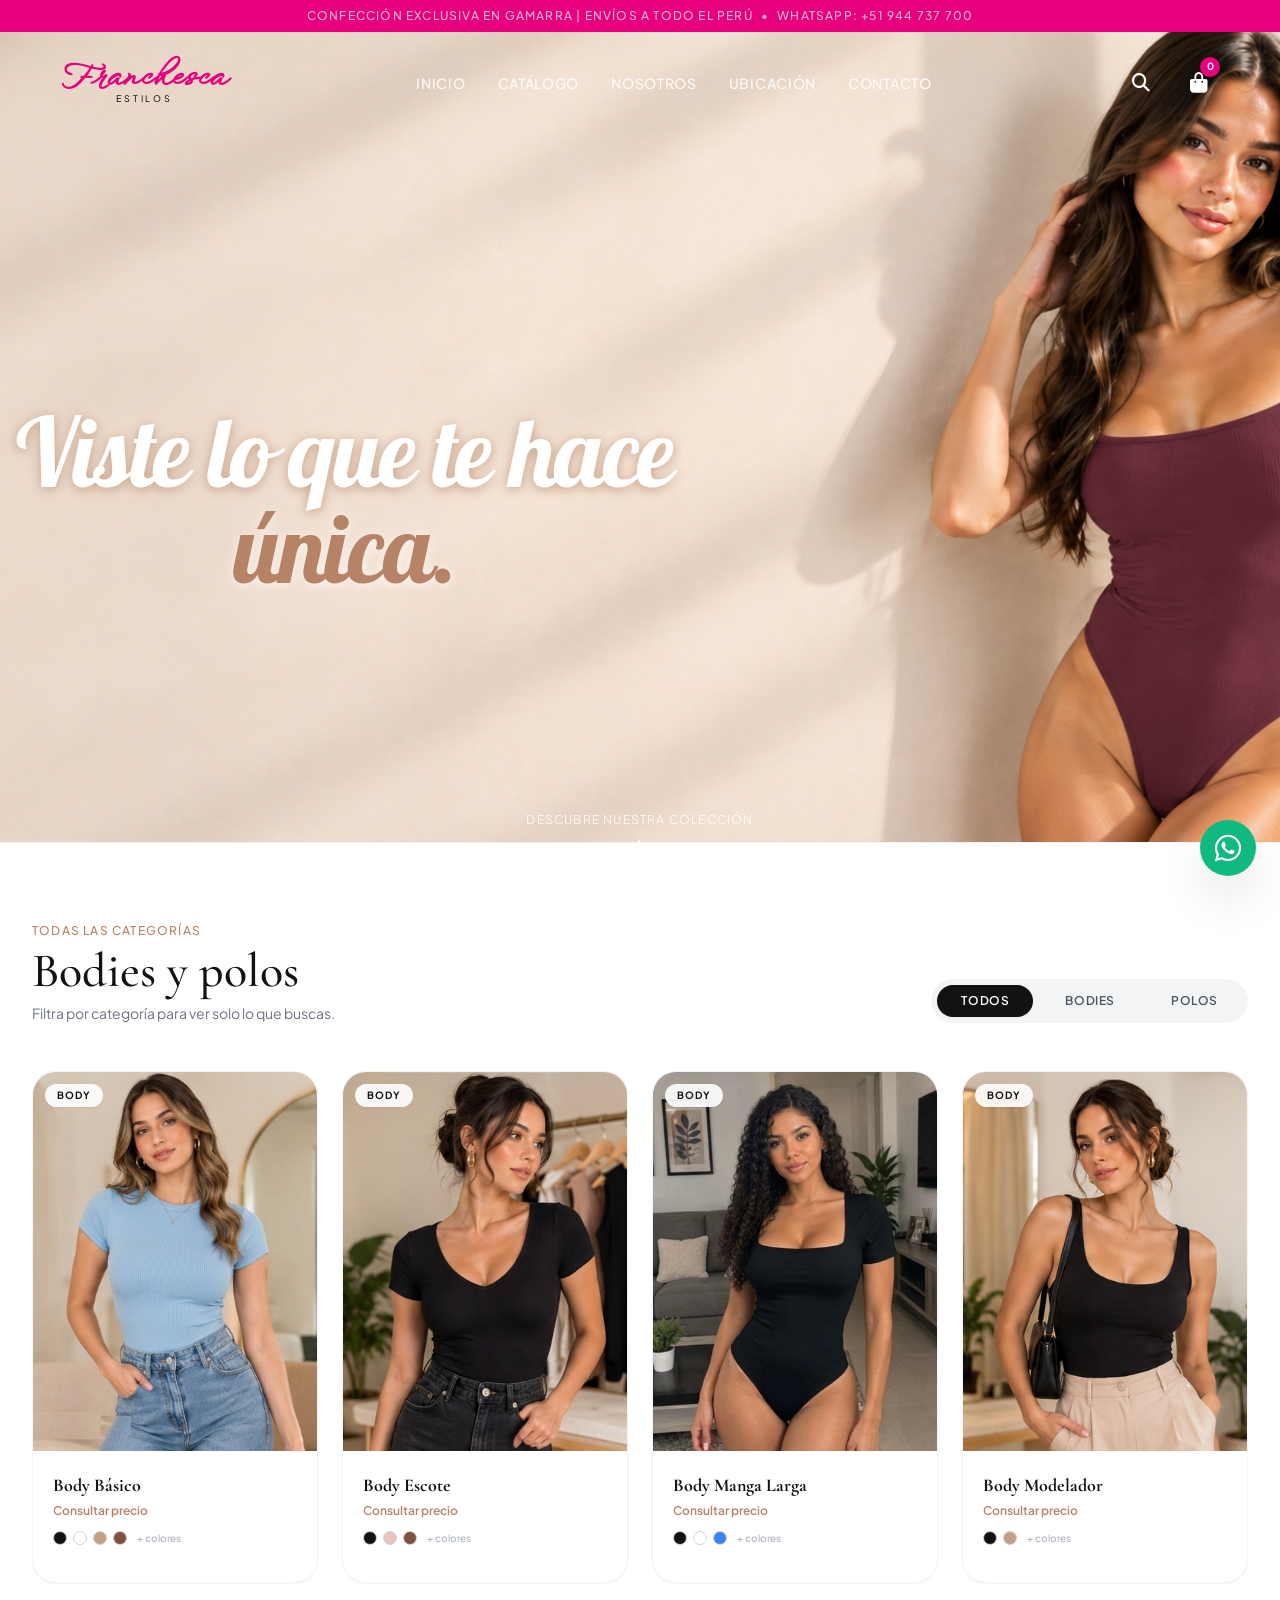
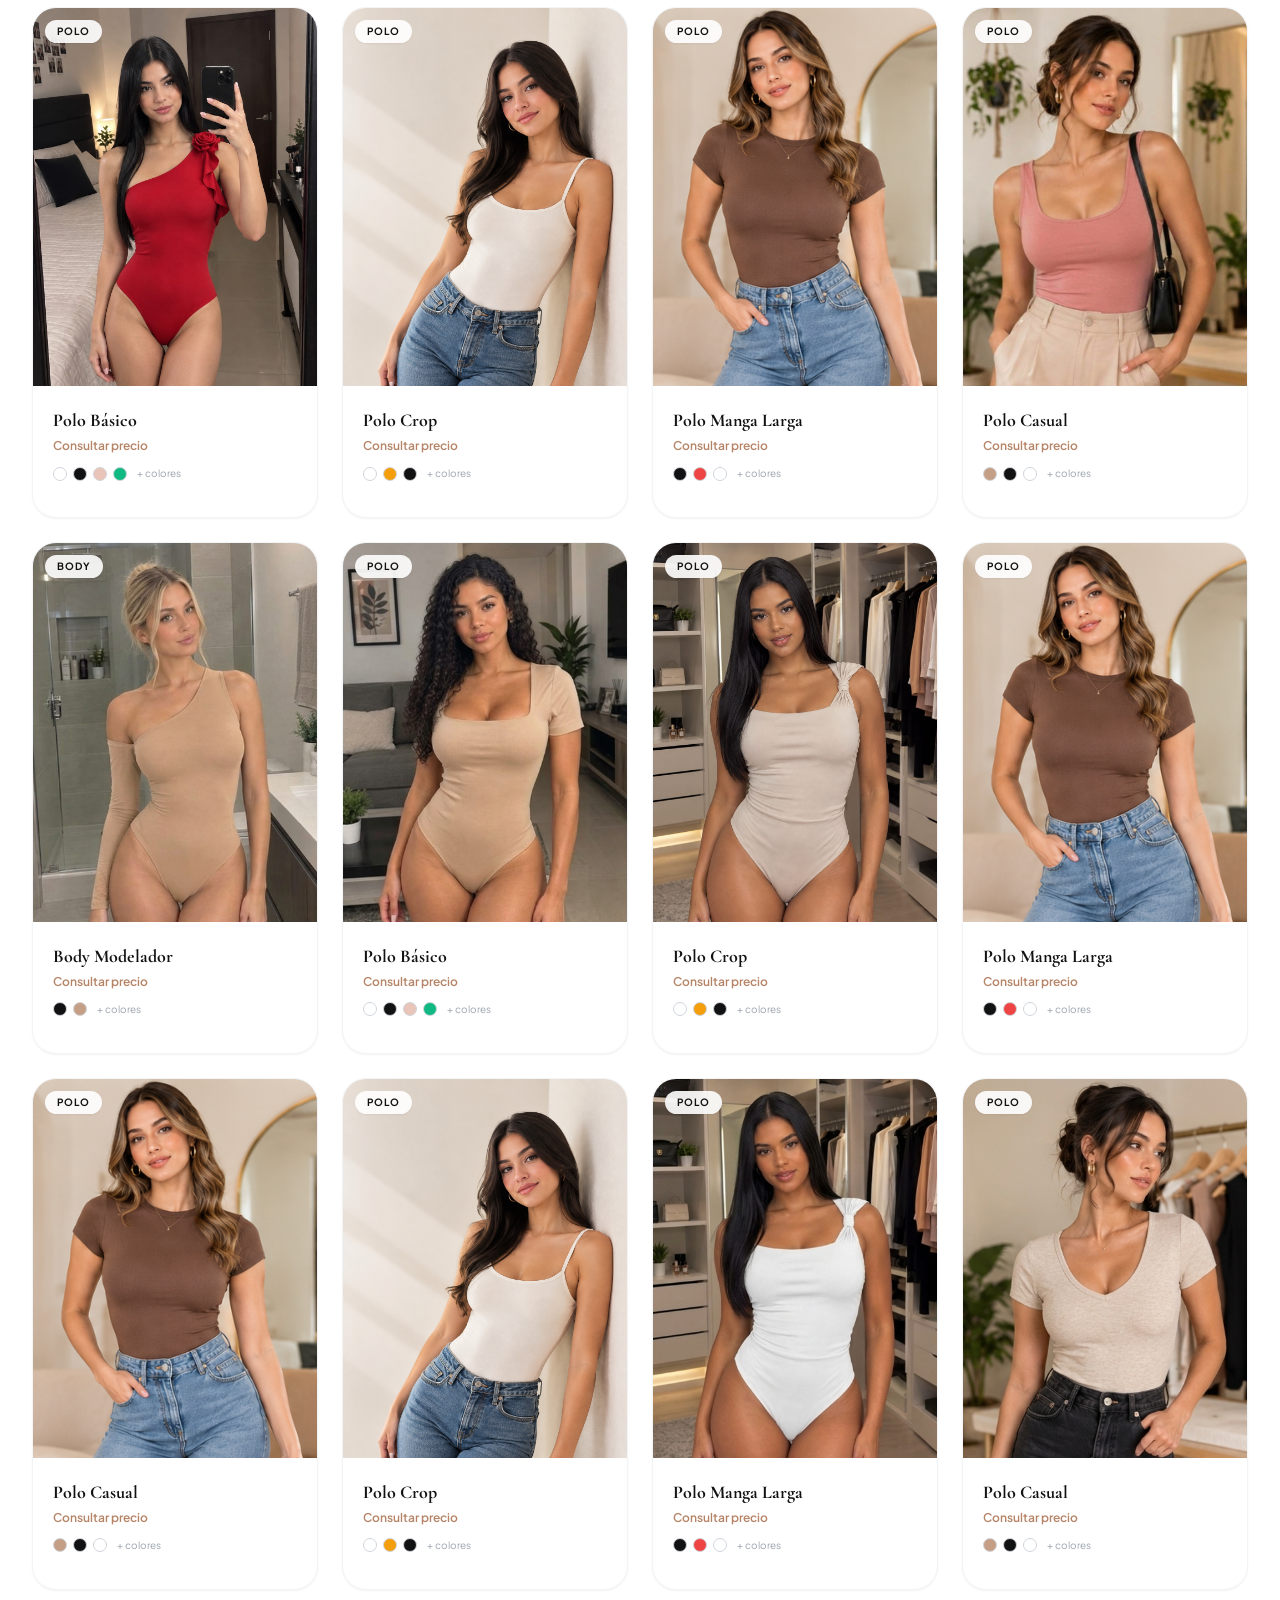
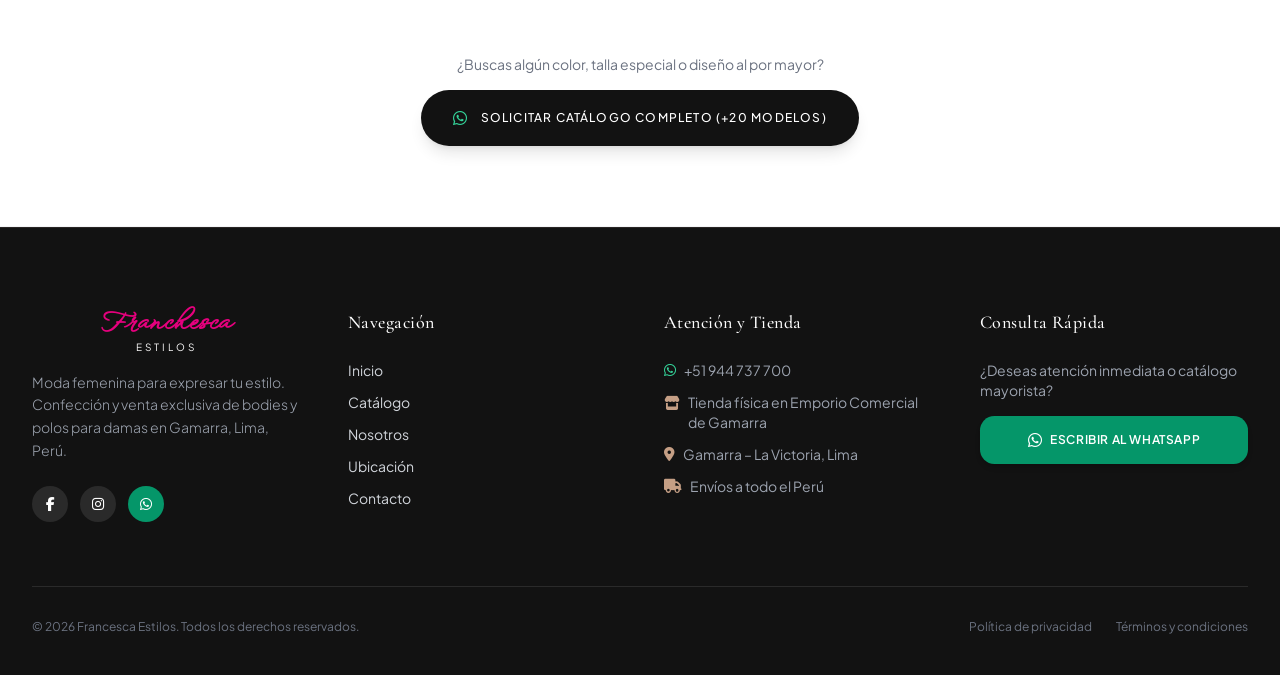
==== catalogo.html @ d0899f05 "Actualización del proyecto" ====
<!DOCTYPE html>
<html lang="es">
<head>
    <meta charset="UTF-8">
    <meta name="viewport" content="width=device-width, initial-scale=1.0">
    <title>Catálogo | Franchesca Estilos | Bodies y Polos de Moda Femenina en Gamarra</title>
    <!-- Google Fonts -->
    <link rel="preconnect" href="https://fonts.googleapis.com">
    <link rel="preconnect" href="https://fonts.gstatic.com" crossorigin>
    <link href="https://fonts.googleapis.com/css2?family=WindSong:wght@400;500&family=Cormorant+Garamond:ital,wght@0,400;0,500;0,600;0,700;1,400&family=Plus+Jakarta+Sans:wght@300;400;500;600;700&family=Lobster&display=swap" rel="stylesheet">
    <!-- FontAwesome Icons -->
    <link rel="stylesheet" href="https://cdnjs.cloudflare.com/ajax/libs/font-awesome/6.4.0/css/all.min.css">
    <!-- Estilos propios -->
    <link rel="stylesheet" href="css/styles.css">
</head>
<body class="page-body page-catalogo">

    <!-- ANNOUNCEMENT BAR -->
    <div class="page-div">
        <span>Confección exclusiva en Gamarra | Envíos a todo el Perú</span>
        <span class="page-dot">•</span>
        <span>WhatsApp: +51 944 737 700</span>
    </div>

    <!-- HEADER / NAVBAR -->
    <header id="main-header" class="main-header">
        <div class="navbar-container" id="navbar-container">

            <!-- Logo -->
            <a href="index.html" class="group navbar-container-a">
                <span class="brand-logo" id="brand-logo">Franchesca</span>
                <span class="brand-sublogo" id="brand-sublogo">ESTILOS</span>
            </a>

            <!-- Desktop Menu -->
            <nav class="nav-links" id="nav-links">
                <a href="index.html" class="nav-links-a">Inicio</a>
                <a href="catalogo.html" class="nav-links-a">Catálogo</a>
                <a href="index.html#nosotros" class="nav-links-a">Nosotros</a>
                <a href="index.html#ubicacion" class="nav-links-a">Ubicación</a>
                <a href="index.html#contacto" class="nav-links-a">Contacto</a>
            </nav>

            <!-- Header Actions -->
            <div class="header-actions" id="header-actions">
                <button onclick="toggleSearchModal()" aria-label="Buscar" class="header-actions-button">
                    <i class="fa-solid fa-magnifying-glass header-actions-i"></i>
                </button>
                <button onclick="toggleCartDrawer()" aria-label="Carrito de Compras" class="header-actions-button-2">
                    <i class="fa-solid fa-bag-shopping header-actions-i-2"></i>
                    <span id="cart-count" class="cart-count">0</span>
                </button>

                <!-- Mobile Hamburger Button -->
                <button onclick="toggleMobileMenu()" aria-label="Abrir Menú" class="header-actions-button-3">
                    <i class="fa-solid fa-bars" id="hamburger-icon"></i>
                </button>
            </div>
        </div>
    </header>

    <!-- MOBILE MENU DRAWER -->
    <div id="mobile-menu" class="mobile-menu">
        <div class="mobile-menu-div">
            <div class="navbar-container-a">
                <span class="mobile-menu-span">FRANCHESCA</span>
                <span class="mobile-menu-span-2">ESTILOS • GAMARRA</span>
            </div>
            <button onclick="toggleMobileMenu()" aria-label="Cerrar Menú" class="mobile-menu-button">
                <i class="fa-solid fa-xmark"></i>
            </button>
        </div>

        <nav class="mobile-menu-nav">
            <a href="index.html" class="mobile-menu-a"><span>Inicio</span> <i class="fa-solid fa-chevron-right mobile-menu-i"></i></a>
            <a href="catalogo.html" class="mobile-menu-a"><span>Catálogo</span> <i class="fa-solid fa-chevron-right mobile-menu-i"></i></a>
            <a href="index.html#nosotros" class="mobile-menu-a"><span>Nosotros</span> <i class="fa-solid fa-chevron-right mobile-menu-i"></i></a>
            <a href="index.html#ubicacion" class="mobile-menu-a"><span>Ubicación</span> <i class="fa-solid fa-chevron-right mobile-menu-i"></i></a>
            <a href="index.html#contacto" class="mobile-menu-a"><span>Contacto</span> <i class="fa-solid fa-chevron-right mobile-menu-i"></i></a>
        </nav>

        <div class="mobile-menu-div-2">
            <a href="https://wa.me/51944737700?text=Hola%20Francesca%20Estilos%2C%20quisiera%20consultar%20por%20sus%20modelos%20de%20bodies%20y%20polos." target="_blank" class="mobile-menu-a-2">
                <i class="fa-brands fa-whatsapp header-actions-i"></i>
                <span>Comprar por WhatsApp</span>
            </a>
            <p class="mobile-menu-p">Atención personalizada en Gamarra, Lima</p>
        </div>
    </div>

    <!-- CATALOG INTRO -->
    <section class="catalogo-hero">
        <h1 class="inicio-h1">
            Viste lo que te hace <br><span class="inicio-span-2">única.</span>
        </h1>

        <!-- Scroll Indicator -->
        <a href="#coleccion" class="inicio-a-3">
            <span class="inicio-span-3">Descubre nuestra colección</span>
            <i class="fa-solid fa-arrow-down inicio-i"></i>
        </a>
    </section>

    <!-- PRODUCT CATALOG SECTION -->
    <section id="coleccion" class="coleccion">
        <div class="coleccion-div">

            <div class="coleccion-div-2">
                <div>
                    <span class="categorias-span">Todas las categorías</span>
                    <h2 class="coleccion-h2">Bodies y polos</h2>
                    <p class="coleccion-p">Filtra por categoría para ver solo lo que buscas.</p>
                </div>

                <!-- Filter Tabs -->
                <div class="coleccion-div-3">
                    <button onclick="filterCatalog('all')" id="filter-all" class="filter-btn active filter-all">
                        Todos
                    </button>
                    <button onclick="filterCatalog('body')" id="filter-body" class="filter-btn filter-all">
                        Bodies
                    </button>
                    <button onclick="filterCatalog('polo')" id="filter-polo" class="filter-btn filter-all">
                        Polos
                    </button>
                </div>
            </div>

            <!-- Products Grid (4 cols desktop, 2 cols mobile) -->
            <div id="product-grid" class="product-grid">
                <!-- Dynamic products rendered via Javascript -->
            </div>

            <div class="product-grid-div">
                <p class="product-grid-p">¿Buscas algún color, talla especial o diseño al por mayor?</p>
                <a href="https://wa.me/51944737700?text=Hola%20Francesca%20Estilos%2C%20quisiera%20ver%20el%20cat%C3%A1logo%20completo%20con%20m%C3%A1s%20de%2020%20modelos." target="_blank" class="product-grid-a">
                    <i class="fa-brands fa-whatsapp product-grid-i"></i>
                    <span>Solicitar Catálogo Completo (+20 Modelos)</span>
                </a>
            </div>

        </div>
    </section>

    <!-- FOOTER -->
    <footer class="footer1-footer">
        <div class="coleccion-div">
            <div class="footer1-div">

                <!-- Brand Info -->
                <div class="footer1-div-2">
                    <div class="navbar-container-a">
                        <span class="footer1-span">Franchesca</span>
                        <span class="footer1-span-2">ESTILOS</span>
                    </div>
                    <p class="footer1-p">
                        Moda femenina para expresar tu estilo. Confección y venta exclusiva de bodies y polos para damas en Gamarra, Lima, Perú.
                    </p>
                    <div class="footer1-div-3">
                        <a href="https://facebook.com" target="_blank" aria-label="Facebook" class="footer1-a">
                            <i class="fa-brands fa-facebook-f footer1-i"></i>
                        </a>
                        <a href="https://instagram.com" target="_blank" aria-label="Instagram" class="footer1-a">
                            <i class="fa-brands fa-instagram footer1-i"></i>
                        </a>
                        <a href="https://wa.me/51944737700" target="_blank" aria-label="WhatsApp" class="footer1-a-2">
                            <i class="fa-brands fa-whatsapp footer1-i"></i>
                        </a>
                    </div>
                </div>

                <!-- Navigation Links -->
                <div>
                    <h3 class="footer1-h3">Navegación</h3>
                    <ul class="footer1-ul">
                        <li><a href="index.html" class="nav-links-a">Inicio</a></li>
                        <li><a href="catalogo.html" class="nav-links-a">Catálogo</a></li>
                        <li><a href="index.html#nosotros" class="nav-links-a">Nosotros</a></li>
                        <li><a href="index.html#ubicacion" class="nav-links-a">Ubicación</a></li>
                        <li><a href="index.html#contacto" class="nav-links-a">Contacto</a></li>
                    </ul>
                </div>

                <!-- Customer Care / Store info -->
                <div>
                    <h3 class="footer1-h3">Atención y Tienda</h3>
                    <ul class="footer1-ul-2">
                        <li class="footer1-li">
                            <i class="fa-brands fa-whatsapp footer1-i-2"></i>
                            <a href="https://wa.me/51944737700" target="_blank" class="footer1-a-3">+51 944 737 700</a>
                        </li>
                        <li class="footer1-li-2">
                            <i class="fa-solid fa-store footer1-i-3"></i>
                            <span>Tienda física en Emporio Comercial de Gamarra</span>
                        </li>
                        <li class="footer1-li">
                            <i class="fa-solid fa-location-dot footer1-i-4"></i>
                            <span>Gamarra – La Victoria, Lima</span>
                        </li>
                        <li class="footer1-li">
                            <i class="fa-solid fa-truck footer1-i-4"></i>
                            <span>Envíos a todo el Perú</span>
                        </li>
                    </ul>
                </div>

                <!-- Consulta rápida -->
                <div>
                    <h3 class="footer1-h3">Consulta Rápida</h3>
                    <p class="footer1-p-2">¿Deseas atención inmediata o catálogo mayorista?</p>
                    <a href="https://wa.me/51944737700?text=Hola%20Francesca%20Estilos%2C%20quisiera%20informaci%C3%B3n%20para%20ventas%20por%20mayor%20y%20menor." target="_blank" class="footer1-a-4">
                        <i class="fa-brands fa-whatsapp header-actions-i-3"></i>
                        <span>Escribir al WhatsApp</span>
                    </a>
                </div>

            </div>

            <!-- Bottom Footer Bar -->
            <div class="footer1-div-4">
                <p>© 2026 Francesca Estilos. Todos los derechos reservados.</p>
                <div class="footer1-div-5">
                    <button onclick="openModal('politicas-modal')" class="footer1-button">Política de privacidad</button>
                    <button onclick="openModal('terminos-modal')" class="footer1-button">Términos y condiciones</button>
                </div>
            </div>
        </div>
    </footer>

    <!-- FLOATING WHATSAPP BUTTON -->
    <a href="https://wa.me/51944737700?text=Hola%20Francesca%20Estilos%2C%20quisiera%20consultar%20por%20sus%20modelos%20de%20bodies%20y%20polos." target="_blank" rel="noopener" aria-label="Contacto WhatsApp" class="wa-float footer1-a-5">
        <i class="fa-brands fa-whatsapp"></i>
    </a>

    <!-- PRODUCT QUICK VIEW MODAL -->
    <div id="product-modal" class="product-modal">
        <div class="product-modal-div">
            <button onclick="closeModal('product-modal')" aria-label="Cerrar" class="product-modal-button">
                <i class="fa-solid fa-xmark header-actions-i"></i>
            </button>

            <div class="product-modal-div-2">
                <img id="modal-img" src="" alt="Producto" class="modal-img">
            </div>

            <div class="product-modal-div-3">
                <div>
                    <span id="modal-category" class="modal-category">Categoría</span>
                    <h3 id="modal-title" class="modal-title">Nombre del Producto</h3>
                    <p id="modal-price" class="modal-price">Consultar precio</p>
                    <p id="modal-description" class="modal-description">
                        Confeccionado en tela de alta calidad, suave al tacto y con ajuste perfecto que realza la silueta femenina. Ideal para combinar con jeans, faldas o pantalones de vestir.
                    </p>

                    <!-- Color Swatches -->
                    <div class="product-modal-div-4">
                        <label class="product-modal-label">Colores Disponibles:</label>
                        <div id="modal-colors" class="modal-colors"></div>
                    </div>

                    <!-- Size Badges -->
                    <div class="modal-colors-div">
                        <label class="product-modal-label">Tallas Disponibles:</label>
                        <div id="modal-sizes" class="modal-colors"></div>
                    </div>
                </div>

                <div class="modal-sizes-div">
                    <button id="modal-buy-wa" class="modal-buy-wa">
                        <i class="fa-brands fa-whatsapp header-actions-i"></i>
                        <span>Pedir por WhatsApp</span>
                    </button>
                    <button id="modal-add-cart" class="modal-add-cart">
                        Agregar a la Bolsa
                    </button>
                </div>
            </div>
        </div>
    </div>

    <!-- CART SLIDE-OVER DRAWER -->
    <div id="cart-drawer" class="cart-drawer">
        <div class="cart-drawer-div">
            <div>
                <div class="cart-drawer-div-2">
                    <div class="footer1-li">
                        <i class="fa-solid fa-bag-shopping cart-drawer-i"></i>
                        <h3 class="cart-drawer-h3">Tu Bolsa de Compras</h3>
                    </div>
                    <button onclick="toggleCartDrawer()" class="cart-drawer-button">
                        <i class="fa-solid fa-xmark"></i>
                    </button>
                </div>

                <!-- Cart Items List -->
                <div id="cart-items" class="cart-items">
                    <p class="cart-items-p">Tu bolsa está vacía actualmente.</p>
                </div>
            </div>

            <div id="cart-footer" class="is-hidden cart-footer">
                <div class="cart-footer-div">
                    <span>Total estimado:</span>
                    <span id="cart-total" class="cart-total">Consultar por WhatsApp</span>
                </div>
                <button onclick="sendCartToWhatsApp()" class="cart-footer-button">
                    <i class="fa-brands fa-whatsapp header-actions-i"></i>
                    <span>Finalizar pedido por WhatsApp</span>
                </button>
            </div>
        </div>
    </div>

    <!-- SEARCH MODAL -->
    <div id="search-modal" class="search-modal">
        <div class="search-modal-div">
            <span class="search-modal-span">Búsqueda de Modelos</span>
            <button onclick="toggleSearchModal()" class="search-modal-button">
                <i class="fa-solid fa-xmark"></i>
            </button>
        </div>
        <div class="search-modal-div-2">
            <input type="text" id="search-input" onkeyup="handleSearch()" placeholder="Buscar por 'Body', 'Polo', 'Escote', 'Básico'..." class="search-input">
            <i class="fa-solid fa-magnifying-glass search-modal-i"></i>
        </div>
        <div id="search-results" class="search-results">
            <!-- Results will be injected here -->
        </div>
    </div>

    <!-- PRIVACY POLICY & TERMS MODALS -->
    <div id="politicas-modal" class="politicas-modal">
        <div class="politicas-modal-div">
            <button onclick="closeModal('politicas-modal')" class="politicas-modal-button"><i class="fa-solid fa-xmark"></i></button>
            <h3 class="politicas-modal-h3">Política de Privacidad</h3>
            <p class="politicas-modal-p">En Francesca Estilos garantizamos la protección y confidencialidad de tus datos personales proporcionados para la realización de pedidos y consultas por WhatsApp.</p>
            <p class="politicas-modal-p-2">No compartimos tu información con terceros y la utilizamos exclusivamente para coordinar envíos y atención al cliente.</p>
        </div>
    </div>

    <div id="terminos-modal" class="politicas-modal">
        <div class="politicas-modal-div">
            <button onclick="closeModal('terminos-modal')" class="politicas-modal-button"><i class="fa-solid fa-xmark"></i></button>
            <h3 class="politicas-modal-h3">Términos y Condiciones</h3>
            <p class="politicas-modal-p">Todos los pedidos se confirman formalmente por WhatsApp. Los envíos a provincias se realizan previa verificación de pago.</p>
            <p class="politicas-modal-p-2">Los precios, disponibilidad de colores y modelos pueden variar según stock disponible en tienda física en Gamarra.</p>
        </div>
    </div>

    <!-- TOAST NOTIFICATION -->
    <div id="toast" class="toast">
        <span id="toast-msg">Mensaje de notificación</span>
    </div>

    <!-- JAVASCRIPT -->
    <script src="js/main.js"></script>
</body>
</html>
---- css/styles.css ----
/* ==========================================================================
   FRANCESCA ESTILOS — styles.css
   --------------------------------------------------------------------------
   ÍNDICE
   01. Variables
   02. Reset y base
   03. Animaciones
   04. Layout general (page, barra de anuncio)
   05. Header y navegación
   06. Menú móvil
   07. Hero (inicio)
   08. Categorías
   09. Destacados (fe-*)
   10. Nuestra promesa (section1)
   11. Nosotros
   12. Hero del catálogo
   13. Catálogo (colección, filtros, grilla)
   14. Ubicación
   15. Contacto (banner WhatsApp)
   16. Testimonios (section2)
   17. Redes sociales (section3)
   18. Footer
   19. Botón flotante de WhatsApp
   20. Modal de producto
   21. Carrito
   22. Buscador
   23. Modales de políticas
   24. Toast
   25. Tarjetas de producto (generadas por main.js)
   26. Estados controlados por JavaScript
   27. MEDIA QUERIES (todos juntos)
   ========================================================================== */


/* ==========================================================================
   01. VARIABLES
   ========================================================================== */
:root {
  --rosa: #e6007e;
  --rosa-hover: #f9028a;
  --marron: #b68366;
  --marron-oscuro: #9d664c;
  --tinta: #121212;

  --wa: #059669;
  --wa-hover: #047857;
  --wa-claro: #10b981;
  --wa-icono: #34d399;

  --ease: cubic-bezier(0.4, 0, 0.2, 1);

  --sombra-sm: 0 1px 2px 0 rgb(0 0 0 / 0.05);
  --sombra-md: 0 4px 6px -1px rgb(0 0 0 / 0.1), 0 2px 4px -2px rgb(0 0 0 / 0.1);
  --sombra-lg: 0 10px 15px -3px rgb(0 0 0 / 0.1), 0 4px 6px -4px rgb(0 0 0 / 0.1);
  --sombra-xl: 0 20px 25px -5px rgb(0 0 0 / 0.1), 0 8px 10px -6px rgb(0 0 0 / 0.1);
  --sombra-2xl: 0 25px 50px -12px rgb(0 0 0 / 0.25);
}


/* ==========================================================================
   02. RESET Y BASE
   ========================================================================== */
*,
::before,
::after {
  box-sizing: border-box;
  border-width: 0;
  border-style: solid;
  border-color: #e5e7eb;
}

html {
  line-height: 1.5;
  -webkit-text-size-adjust: 100%;
  -webkit-tap-highlight-color: transparent;
  font-family: "Plus Jakarta Sans", sans-serif;
  scroll-behavior: smooth;
}

body {
  margin: 0;
  line-height: inherit;
}

h1, h2, h3, h4, h5, h6 {
  font-size: inherit;
  font-weight: inherit;
}

a {
  color: inherit;
  text-decoration: inherit;
}

strong {
  font-weight: bolder;
}

button,
input {
  font-family: inherit;
  font-size: 100%;
  font-weight: inherit;
  line-height: inherit;
  letter-spacing: inherit;
  color: inherit;
  margin: 0;
  padding: 0;
}

button {
  text-transform: none;
  -webkit-appearance: button;
  appearance: button;
  background-color: transparent;
  background-image: none;
  cursor: pointer;
}

blockquote, dl, dd,
h1, h2, h3, h4, h5, h6,
figure, p {
  margin: 0;
}

ul {
  list-style: none;
  margin: 0;
  padding: 0;
}

input::placeholder {
  opacity: 1;
  color: #9ca3af;
}

img,
svg,
iframe {
  display: block;
}

img {
  max-width: 100%;
  height: auto;
}

[hidden] {
  display: none;
}

/* Scrollbar */
::-webkit-scrollbar {
  width: 8px;
}

::-webkit-scrollbar-track {
  background: #f1f1f1;
}

::-webkit-scrollbar-thumb {
  background: var(--rosa);
  border-radius: 4px;
}

/* Patrón de puntos (banner de contacto) */
.bg-pattern {
  background-image: radial-gradient(#d7beaa 0.5px, transparent 0.5px);
  background-size: 16px 16px;
}


/* ==========================================================================
   03. ANIMACIONES
   ========================================================================== */
@keyframes pulseGlow {
  0%, 100% {
    transform: scale(1);
    box-shadow: 0 0 0 0 rgba(37, 211, 102, 0.7);
  }
  50% {
    transform: scale(1.05);
    box-shadow: 0 0 0 14px rgba(37, 211, 102, 0);
  }
}

@keyframes bounce {
  0%, 100% {
    transform: translateY(-25%);
    animation-timing-function: cubic-bezier(0.8, 0, 1, 1);
  }
  50% {
    transform: none;
    animation-timing-function: cubic-bezier(0, 0, 0.2, 1);
  }
}


/* ==========================================================================
   04. LAYOUT GENERAL
   ========================================================================== */
.page-body {
  overflow-x: hidden;
  background-color: #faf8f5;
  font-family: "Plus Jakarta Sans", sans-serif;
  color: #1f2937;
  -webkit-font-smoothing: antialiased;
  -moz-osx-font-smoothing: grayscale;
}

.page-body ::selection {
  background-color: #d7beaa;
  color: #57382e;
}

/* Barra de anuncio superior */
.page-div {
  display: flex;
  align-items: center;
  justify-content: center;
  gap: 0.5rem;
  background-color: var(--rosa);
  padding: 0.5rem 1rem;
  text-align: center;
  font-size: 0.75rem;
  line-height: 1rem;
  font-weight: 500;
  text-transform: uppercase;
  letter-spacing: 0.1em;
  color: #e9e9e9c5;
}

.page-dot {
  display: inline;
}

/* Contenedor genérico de secciones */
.coleccion-div {
  margin-left: auto;
  margin-right: auto;
  max-width: 80rem;
  padding-left: 1rem;
  padding-right: 1rem;
}


/* ==========================================================================
   05. HEADER Y NAVEGACIÓN
   ========================================================================== */
.main-header {
  position: fixed;
  top: 2rem;
  left: 0;
  right: 0;
  z-index: 40;
  padding: 1rem;
  transition: top 0.3s ease, padding 0.3s ease;
}

/* Al bajar, el header se pega arriba (clase puesta por main.js) */
#main-header.header-up {
  top: -15px;
}

.navbar-container {
  margin-left: auto;
  margin-right: auto;
  display: flex;
  max-width: 75rem;
  align-items: center;
  justify-content: space-between;
  border-radius: 9999px;
  padding: 0.75rem 1.5rem;
  transition: all 500ms var(--ease);
}

/* Logo (también se usa en menú móvil y footer) */
.navbar-container-a {
  display: flex;
  flex-direction: column;
  text-align: center;
}

.brand-logo {
  font-family: "WindSong", cursive;
  font-size: 1.5rem;
  line-height: 2rem;
  font-weight: 600;
  font-style: normal;
  color: var(--rosa);
  transition: color 0.3s ease;
}

.group:hover .brand-logo {
  color: #ffffff;
}

.brand-sublogo {
  margin-top: -0.25rem;
  text-align: center;
  font-family: "Plus Jakarta Sans", sans-serif;
  font-size: 9px;
  font-weight: 400;
  text-transform: uppercase;
  letter-spacing: 0.3em;
  color: #000000;
}

/* Menú de escritorio */
.nav-links {
  display: none;
  align-items: center;
  gap: 2rem;
  font-size: 0.875rem;
  line-height: 1.25rem;
  font-weight: 500;
  text-transform: uppercase;
  letter-spacing: 0.05em;
  color: rgb(255 255 255 / 0.9);
}

.nav-links-a {
  transition: color 150ms var(--ease);
}

.nav-links-a:hover {
  color: var(--marron);
}

/* Acciones del header (buscar, carrito, hamburguesa) */
.header-actions {
  display: flex;
  align-items: center;
  gap: 1rem;
  color: #ffffff;
}

.header-actions-button,
.header-actions-button-2 {
  padding: 0.5rem;
  transition: color 150ms var(--ease);
}

.header-actions-button-2 {
  position: relative;
}

.header-actions-button:hover,
.header-actions-button-2:hover {
  color: #e8c5b8;
}

.header-actions-button-3 {
  padding: 0.25rem;
  font-size: 1.5rem;
  line-height: 2rem;
}

.header-actions-button-3:focus {
  outline: 2px solid transparent;
  outline-offset: 2px;
}

/* Tamaños de íconos reutilizados en toda la web */
.header-actions-i {
  font-size: 1.125rem;
  line-height: 1.75rem;
}

.header-actions-i-2 {
  font-size: 1.25rem;
  line-height: 1.75rem;
}

.header-actions-i-3 {
  font-size: 1rem;
  line-height: 1.5rem;
}

.cart-count {
  position: absolute;
  top: -0.25rem;
  right: -0.25rem;
  display: flex;
  height: 1.25rem;
  width: 1.25rem;
  align-items: center;
  justify-content: center;
  border-radius: 9999px;
  background-color: var(--rosa);
  font-size: 10px;
  font-weight: 700;
  color: #ffffff;
}

/* Header después de hacer scroll (clase .scrolled puesta por main.js) */
#main-header.scrolled #navbar-container {
  border-width: 1px;
  border-color: #f3f4f6;
  background-color: rgb(255 255 255 / 0.9);
  box-shadow: var(--sombra-xl);
  -webkit-backdrop-filter: blur(12px);
  backdrop-filter: blur(12px);
}

#main-header.scrolled #brand-logo {
  color: var(--rosa);
}

#main-header.scrolled #brand-sublogo {
  color: #060606;
}

#main-header.scrolled #nav-links a {
  color: #1f2937;
}

#main-header.scrolled #nav-links a:hover {
  color: #e8c5b8;
}

#main-header.scrolled #header-actions button,
#main-header.scrolled #header-actions button i {
  color: #1f2937;
}


/* ==========================================================================
   06. MENÚ MÓVIL
   ========================================================================== */
.mobile-menu {
  position: fixed;
  inset: 0;
  z-index: 50;
  display: flex;
  transform: translateX(100%);
  flex-direction: column;
  justify-content: space-between;
  background-color: rgb(18 18 18 / 0.95);
  padding: 2rem;
  color: #ffffff;
  -webkit-backdrop-filter: blur(12px);
  backdrop-filter: blur(12px);
  transition: transform 300ms var(--ease);
}

.mobile-menu-div {
  display: flex;
  align-items: center;
  justify-content: space-between;
  border-bottom-width: 1px;
  border-color: rgb(255 255 255 / 0.1);
  padding-bottom: 1.5rem;
}

.mobile-menu-span {
  font-family: "Cormorant Garamond", serif;
  font-size: 1.5rem;
  line-height: 2rem;
  font-weight: 700;
  letter-spacing: 0.1em;
}

.mobile-menu-span-2 {
  font-family: "Plus Jakarta Sans", sans-serif;
  font-size: 10px;
  letter-spacing: 0.3em;
  color: #d7beaa;
}

.mobile-menu-button {
  font-size: 1.5rem;
  line-height: 2rem;
  color: #9ca3af;
}

.mobile-menu-button:hover {
  color: #ffffff;
}

.mobile-menu-nav {
  margin-top: auto;
  margin-bottom: auto;
  display: flex;
  flex-direction: column;
  gap: 1.5rem;
  font-family: "Cormorant Garamond", serif;
  font-size: 1.25rem;
  line-height: 1.75rem;
  letter-spacing: 0.05em;
}

.mobile-menu-a {
  display: flex;
  align-items: center;
  justify-content: space-between;
  transition: color 150ms var(--ease);
}

.mobile-menu-a:hover {
  color: #e8c5b8;
}

.mobile-menu-i {
  font-size: 0.75rem;
  line-height: 1rem;
  color: #6b7280;
}

.mobile-menu-div-2 {
  border-top-width: 1px;
  border-color: rgb(255 255 255 / 0.1);
  padding-top: 1.5rem;
}

.mobile-menu-div-2 > * + * {
  margin-top: 1rem;
}

.mobile-menu-a-2 {
  display: flex;
  width: 100%;
  align-items: center;
  justify-content: center;
  gap: 0.75rem;
  border-radius: 9999px;
  background-color: var(--wa);
  padding: 0.875rem 0;
  font-size: 0.875rem;
  line-height: 1.25rem;
  font-weight: 600;
  text-transform: uppercase;
  letter-spacing: 0.05em;
  color: #ffffff;
  box-shadow: var(--sombra-lg);
}

.mobile-menu-a-2:hover {
  background-color: var(--wa-hover);
}

.mobile-menu-p {
  text-align: center;
  font-size: 0.75rem;
  line-height: 1rem;
  color: #9ca3af;
}


/* ==========================================================================
   07. HERO (INICIO)
   Nota: .inicio-h1, .inicio-span-2, .inicio-a-3, .inicio-span-3 e .inicio-i
   también se usan en el hero de catalogo.html.
   ========================================================================== */
.inicio {
  position: relative;
  display: flex;
  min-height: 100vh;
  align-items: center;
  justify-content: center;
  overflow: hidden;
  padding-top: 5rem;
}

/* El contenido (texto y botones) va por encima de la imagen */
.inicio > *:not(.inicio-div) {
  position: relative;
  z-index: 1;
}

.inicio-div {
  position: absolute;
  inset: 0;
  z-index: 0;
}

.inicio-img {
  display: block;
  width: 100%;
  height: 100%;
  object-fit: cover;
  object-position: center top;
}

/* Capa del texto: en escritorio va alineada a la derecha */
.inicio-div-3 {
  width: 100%;
  height: 100%;
  display: flex;
  flex-direction: column;
  justify-content: center;
  align-items: flex-end;
  padding: 5rem calc(clamp(1.5rem, 6vw, 8rem) + 40px) 0 0;
  text-align: center;
  box-sizing: border-box;
}

/* Textos del hero */
.inicio-texto {
  margin-left: 30px;
  text-align: center;
}

.inicio-eyebrow {
  display: inline-block;
  font-size: 0.8rem;
  letter-spacing: 0.3em;
  text-transform: uppercase;
  color: #b98569;
  margin-bottom: 1rem;
}

.inicio-titulo {
  font-family: "Playfair Display", Georgia, serif;
  font-size: clamp(2rem, 3.4vw, 3.2rem);
  line-height: 1.12;
  color: #4a3a33;
  margin: 0 0 1.2rem;
}

.inicio-titulo em {
  font-style: italic;
  color: var(--rosa);
}

.inicio-subtitulo {
  font-size: clamp(0.95rem, 1.2vw, 1.1rem);
  line-height: 1.6;
  color: #6b5a52;
  margin: 0 auto 2rem;
  max-width: 460px;
  text-wrap: balance;
}

/* Botones del hero */
.inicio-botones {
  display: flex;
  justify-content: center;
  flex-wrap: wrap;
  gap: 1rem;
}

.inicio-btn-principal,
.inicio-btn-secundario {
  padding: 0.85rem 2rem;
  border-radius: 999px;
  font-size: 0.85rem;
  letter-spacing: 0.12em;
  text-transform: uppercase;
  text-decoration: none;
  transition: all 0.3s ease;
}

.inicio-btn-principal {
  background: var(--rosa);
  color: #fff;
  border: 1px solid var(--rosa);
}

.inicio-btn-principal:hover {
  background: var(--rosa-hover);
  border-color: var(--rosa-hover);
}

.inicio-btn-secundario {
  background: transparent;
  color: var(--rosa);
  border: 1px solid var(--rosa);
}

.inicio-btn-secundario:hover {
  background: var(--rosa);
  color: #fff;
}

/* Título "Viste lo que te hace única" (hero del catálogo) */
.inicio-h1 {
  position: relative;
  top: 50px;
  display: block;
  width: fit-content;
  max-width: 100%;
  margin-bottom: 1.5rem;
  margin-left: 0;
  margin-right: auto;
  text-align: left;
  font-family: "Lobster", sans-serif;
  font-style: normal;
  font-size: 2.25rem;
  font-weight: 300;
  line-height: 1.1;
  letter-spacing: -0.025em;
  color: #ffffff;
  text-shadow: 0 2px 12px rgb(197 159 133);
}

.inicio-span-2 {
  display: block;
  font-weight: 400;
  text-align: center;
  color: var(--marron);
  text-shadow: 0 2px 12px rgba(255, 252, 252, 0.74);
}

/* Indicador "Descubre nuestra colección" */
.inicio-a-3 {
  position: absolute;
  bottom: 2rem;
  left: 50%;
  transform: translateX(-50%);
  display: flex;
  flex-direction: column;
  align-items: center;
  gap: 0.5rem;
  padding: 0.75rem 1.5rem;
  background-color: transparent;
  border-radius: 9999px;
  color: #ffffff;
  text-decoration: none;
  font-weight: 500;
  text-transform: uppercase;
  letter-spacing: 0.05em;
  transition: background-color 150ms var(--ease);
}

.inicio-a-3:hover {
  background-color: #fa058c;
  color: #ffffff;
}

.inicio-span-3 {
  font-size: 0.75rem;
  line-height: 1rem;
  font-weight: 300;
  text-transform: uppercase;
  letter-spacing: 0.1em;
}

.inicio-i {
  animation: bounce 1s infinite;
  font-size: 0.875rem;
  line-height: 1.25rem;
}

.group:hover .inicio-i {
  color: #e8c5b8;
}


/* ==========================================================================
   08. CATEGORÍAS
   ========================================================================== */
.categorias {
  margin-left: auto;
  margin-right: auto;
  max-width: 80rem;
  padding: 6rem 1rem;
}

/* Encabezado de sección (se reutiliza en varias secciones) */
.categorias-div {
  margin-left: auto;
  margin-right: auto;
  margin-bottom: 4rem;
  max-width: 42rem;
  text-align: center;
}

.categorias-span {
  margin-bottom: 0.5rem;
  display: block;
  font-size: 0.75rem;
  line-height: 1rem;
  font-weight: 500;
  text-transform: uppercase;
  letter-spacing: 0.1em;
  color: var(--marron);
}

.categorias-h2 {
  margin-bottom: 0.75rem;
  font-family: "Cormorant Garamond", serif;
  font-size: 1.875rem;
  line-height: 2.25rem;
  font-weight: 500;
  color: #302f2f;
}

.categorias-div-2 {
  margin-left: auto;
  margin-right: auto;
  margin-bottom: 1rem;
  height: 0.125rem;
  width: 4rem;
  background-color: #c59f85;
}

.categorias-p {
  font-size: 0.875rem;
  line-height: 1.25rem;
  color: #4b5563;
}

/* Tarjetas Bodies / Polos */
.categorias-div-3 {
  display: grid;
  grid-template-columns: repeat(1, minmax(0, 1fr));
  gap: 2rem;
}

.categorias-div-4 {
  position: relative;
  display: flex;
  height: 480px;
  cursor: pointer;
  flex-direction: column;
  justify-content: flex-end;
  overflow: hidden;
  border-radius: 1.5rem;
  padding: 2rem;
  box-shadow: var(--sombra-2xl);
}

.categorias-img {
  position: absolute;
  inset: 0;
  height: 100%;
  width: 100%;
  object-fit: cover;
  object-position: top;
  transition: transform 700ms cubic-bezier(0, 0, 0.2, 1);
}

.group:hover .categorias-img {
  transform: scale(1.1);
}

.categorias-div-5 {
  position: absolute;
  inset: 0;
  background-image: linear-gradient(to top, rgb(18 18 18 / 0.9), rgb(18 18 18 / 0.4), transparent);
  transition: opacity 300ms var(--ease);
}

.group:hover .categorias-div-5 {
  opacity: 0.9;
}

.categorias-div-6 {
  position: relative;
  z-index: 10;
  transition: transform 300ms var(--ease);
}

.group:hover .categorias-div-6 {
  transform: translateY(-0.5rem);
}

.categorias-span-2,
.categorias-span-3 {
  margin-bottom: 0.75rem;
  display: inline-block;
  border-radius: 9999px;
  padding: 0.25rem 0.75rem;
  font-size: 10px;
  font-weight: 700;
  text-transform: uppercase;
  letter-spacing: 0.1em;
}

.categorias-span-2 {
  background-color: var(--marron);
  color: #ffffff;
}

.categorias-span-3 {
  background-color: #e8c5b8;
  color: var(--tinta);
}

.categorias-h3 {
  margin-bottom: 0.75rem;
  font-family: "Cormorant Garamond", serif;
  font-size: 2.25rem;
  line-height: 2.5rem;
  font-weight: 500;
  color: #ffffff;
}

.categorias-p-2 {
  margin-bottom: 1.5rem;
  max-width: 28rem;
  font-size: 0.875rem;
  line-height: 1.25rem;
  font-weight: 300;
  color: #d1d5db;
}

.categorias-a {
  display: inline-flex;
  align-items: center;
  gap: 0.75rem;
  border-radius: 9999px;
  background-color: #ffffff;
  padding: 0.75rem 1.5rem;
  font-size: 0.75rem;
  line-height: 1rem;
  font-weight: 600;
  text-transform: uppercase;
  letter-spacing: 0.05em;
  color: var(--tinta);
  transition: background-color 150ms var(--ease);
}

.categorias-a:hover {
  background-color: #f4ede6;
}

.categorias-i {
  font-size: 0.75rem;
  line-height: 1rem;
}


/* ==========================================================================
   09. DESTACADOS (fe-*)
   ========================================================================== */
.fe-destacados {
  --fe-ink: #1d1a1c;
  --fe-muted: #6f686c;
  --fe-accent: #d6336c;
  --fe-soft: #fbeef2;
  --fe-bg: #fffaf8;
  background: var(--fe-bg);
  padding: 90px 20px;
  color: var(--fe-ink);
}

.fe-wrap {
  max-width: 1200px;
  margin: 0 auto;
}

/* Encabezado */
.fe-head {
  display: flex;
  align-items: flex-end;
  justify-content: space-between;
  flex-wrap: wrap;
  gap: 30px;
  margin-bottom: 44px;
}

.fe-eyebrow {
  display: inline-block;
  padding: 6px 14px;
  border-radius: 999px;
  background: var(--fe-soft);
  color: var(--fe-accent);
  font-size: 12px;
  font-weight: 700;
  letter-spacing: 0.12em;
  text-transform: uppercase;
}

.fe-title {
  margin: 14px 0 0;
  font-size: clamp(32px, 5vw, 54px);
  line-height: 1.05;
  font-weight: 800;
  letter-spacing: -0.02em;
}

.fe-title em {
  font-style: italic;
  color: var(--fe-accent);
}

.fe-lead {
  max-width: 380px;
  margin: 0;
  color: var(--fe-muted);
  line-height: 1.6;
}

/* Grid bento */
.fe-bento {
  display: grid;
  grid-template-columns: repeat(4, minmax(0, 1fr));
  gap: 20px;
}

.fe-card {
  display: flex;
  flex-direction: column;
  gap: 14px;
  background: #fff;
  border-radius: 24px;
  padding: 10px 10px 16px;
  box-shadow: 0 1px 2px rgba(0, 0, 0, 0.04);
  transition: transform 0.35s ease, box-shadow 0.35s ease;
}

.fe-card:hover {
  transform: translateY(-6px);
  box-shadow: 0 24px 50px -20px rgba(214, 51, 108, 0.35);
}

.fe-card--hero {
  grid-column: span 2;
  grid-row: span 2;
}

/* Imagen */
.fe-media {
  position: relative;
  flex: 1;
  min-height: 230px;
  aspect-ratio: 4 / 5;
  border-radius: 16px;
  overflow: hidden;
  background: linear-gradient(135deg, #f6dfe6, #efe3ff); /* se ve mientras carga la foto */
}

.fe-card--hero .fe-media {
  aspect-ratio: auto;
  min-height: 460px;
}

.fe-img {
  position: absolute;
  inset: 0;
  width: 100%;
  height: 100%;
  object-fit: fill;
  transition: transform 0.8s cubic-bezier(0.2, 0.7, 0.2, 1), opacity 0.5s ease;
}

.fe-img--alt {
  opacity: 0;
}

.fe-card:hover .fe-img--main {
  opacity: 0;
}

.fe-card:hover .fe-img--alt {
  opacity: 1;
  transform: scale(1.06);
}

.fe-media-link {
  position: absolute;
  inset: 0;
  z-index: 1;
  display: block;
  cursor: pointer;
}

/* Etiquetas */
.fe-badge {
  position: absolute;
  top: 14px;
  left: 14px;
  z-index: 2;
  padding: 6px 12px;
  border-radius: 999px;
  background: var(--fe-ink);
  color: #fff;
  font-size: 11px;
  font-weight: 700;
  letter-spacing: 0.06em;
  text-transform: uppercase;
}

.fe-badge--new {
  background: var(--fe-accent);
}

/* Enlace final */
.fe-footer {
  margin-top: 44px;
  text-align: center;
}

.fe-link {
  display: inline-flex;
  align-items: center;
  gap: 10px;
  padding: 15px 30px;
  border-radius: 999px;
  background: var(--rosa);
  color: #fff;
  font-weight: 700;
  text-decoration: none;
  transition: background 0.25s, gap 0.25s;
}

.fe-link:hover {
  background: var(--fe-accent);
  gap: 16px;
}


/* ==========================================================================
   10. NUESTRA PROMESA (section1)
   ========================================================================== */
.section1-section {
  position: relative;
  overflow: hidden;
  background-image:
    linear-gradient(180deg, rgba(13, 13, 13, 0.496), rgba(13, 13, 13, 0.584)),
    url("../img/gg.png");
  background-size: cover;
  background-position: center;
  background-attachment: fixed;
  padding: 5rem 6vw;
  text-align: left;
  color: #ffffff;
}

/* Título y etiqueta alineados a la izquierda */
.section1-section .categorias-div {
  margin-left: 0;
  margin-right: auto;
  margin-bottom: 2.5rem;
  max-width: none;
  text-align: left;
}

.section1-h2 {
  margin-bottom: 0.75rem;
  font-family: "Cormorant Garamond", serif;
  font-size: 1.875rem;
  line-height: 2.25rem;
  font-weight: 500;
  color: #e2e2e2;
}

/* Grilla: celular 1 columna, desde tablet 2 columnas en la mitad izquierda */
.section1-div-2 {
  display: grid;
  grid-template-columns: 1fr;
  gap: 1.25rem;
  width: 100%;
  margin-left: 0;
  margin-right: auto;
}

.section1-div-3 {
  display: flex;
  flex-direction: column;
  align-items: center;
  border-radius: 1rem;
  border-width: 1px;
  border-color: #edeaeaf3;
  background-color: #edeaeaf3;
  padding: 1.5rem 1.25rem;
  text-align: center;
  box-shadow: var(--sombra-md);
  transition: box-shadow 150ms var(--ease);
}

.section1-div-3:hover {
  box-shadow: 0 4px 6px -1px rgba(62, 62, 62, 0.307), 0 2px 4px -2px rgba(87, 87, 87, 0.411);
}

.section1-h3 {
  margin-bottom: 0.5rem;
  font-family: "Cormorant Garamond", serif;
  font-size: 1.25rem;
  line-height: 1.75rem;
  font-weight: 500;
  color: #000000;
}

.section1-p {
  font-size: 0.875rem;
  line-height: 1.625;
  color: #6b7280;
}


/* ==========================================================================
   11. NOSOTROS
   ========================================================================== */
.nosotros {
  overflow: hidden;
  background-color: #ffffff;
  padding: 6rem 0;
}

.nosotros-div {
  display: grid;
  grid-template-columns: repeat(1, minmax(0, 1fr));
  align-items: center;
  gap: 3rem;
}

.nosotros-div-2 {
  position: relative;
}

.nosotros-div-3 {
  position: relative;
  z-index: 10;
  margin-left: auto;
  margin-right: auto;
  aspect-ratio: 4 / 5;
  max-width: 32rem;
  overflow: hidden;
  border-radius: 1.5rem;
  box-shadow: var(--sombra-2xl);
}

.nosotros-img {
  height: 100%;
  width: 100%;
  object-fit: cover;
}

/* Marcos decorativos (solo desde 640px) */
.nosotros-div-4 {
  position: absolute;
  bottom: -1.5rem;
  left: -1.5rem;
  z-index: 0;
  display: none;
  height: 12rem;
  width: 12rem;
  border-radius: 1.5rem;
  background-color: #f4ede6;
}

.nosotros-div-5 {
  position: absolute;
  top: -1.5rem;
  right: -1.5rem;
  z-index: 0;
  display: none;
  height: 12rem;
  width: 12rem;
  border-radius: 1.5rem;
  border-width: 2px;
  border-color: #d7beaa;
}

.nosotros-div-6 {
  position: absolute;
  bottom: 2rem;
  right: 2rem;
  z-index: 20;
  max-width: 20rem;
  border-radius: 1rem;
  border-width: 1px;
  border-color: rgb(255 255 255 / 0.4);
  background-color: rgb(255 255 255 / 0.9);
  padding: 1.5rem;
  box-shadow: var(--sombra-xl);
  -webkit-backdrop-filter: blur(12px);
  backdrop-filter: blur(12px);
}

.nosotros-p {
  margin-bottom: 0.25rem;
  font-family: "Cormorant Garamond", serif;
  font-size: 1.875rem;
  line-height: 2.25rem;
  font-weight: 700;
  color: var(--marron-oscuro);
}

.nosotros-p-2 {
  font-size: 0.75rem;
  line-height: 1rem;
  font-weight: 600;
  text-transform: uppercase;
  letter-spacing: 0.1em;
  color: #4b5563;
}

.nosotros-div-7 > * + * {
  margin-top: 1.5rem;
}

.nosotros-span {
  display: block;
  font-size: 0.75rem;
  line-height: 1rem;
  font-weight: 500;
  text-transform: uppercase;
  letter-spacing: 0.1em;
  color: var(--marron);
}

.nosotros-h2 {
  font-family: "Cormorant Garamond", serif;
  font-size: 1.875rem;
  line-height: 1.25;
  font-weight: 500;
  color: var(--tinta);
}

.nosotros-p-3 {
  font-size: 1rem;
  line-height: 1.625;
  font-weight: 300;
  color: #4b5563;
}

.nosotros-strong {
  font-weight: 600;
  color: var(--tinta);
}

.nosotros-div-9 {
  margin: 1.5rem 0;
  border-radius: 1rem;
  border-left-width: 4px;
  border-color: var(--marron);
  background-color: #faf7f5;
  padding: 1.5rem;
}

.nosotros-p-4 {
  font-family: "Cormorant Garamond", serif;
  font-size: 1.125rem;
  line-height: 1.75rem;
  font-style: italic;
  color: #6a4236;
}

.nosotros-div-10 {
  display: flex;
  flex-wrap: wrap;
  gap: 1rem;
  padding-top: 1rem;
}

.nosotros-a {
  border-radius: 9999px;
  background-color: var(--tinta);
  padding: 1rem 2rem;
  font-size: 0.75rem;
  line-height: 1rem;
  font-weight: 600;
  text-transform: uppercase;
  letter-spacing: 0.1em;
  color: #ffffff;
  box-shadow: var(--sombra-lg);
  transition: all 150ms var(--ease);
}

.nosotros-a:hover {
  background-color: #6a4236;
}

.nosotros-a-2 {
  border-radius: 9999px;
  border-width: 1px;
  border-color: var(--tinta);
  padding: 1rem 2rem;
  font-size: 0.75rem;
  line-height: 1rem;
  font-weight: 600;
  text-transform: uppercase;
  letter-spacing: 0.1em;
  color: var(--tinta);
  transition: all 150ms var(--ease);
}

.nosotros-a-2:hover {
  background-color: var(--tinta);
  color: #ffffff;
}


/* ==========================================================================
   12. HERO DEL CATÁLOGO (catalogo.html)
   ========================================================================== */
.catalogo-hero {
  min-height: 90vh;
  padding: 6rem 1rem 3rem;
  display: flex;
  flex-direction: column;
  justify-content: center;
  align-items: center;
  text-align: center;
  background: url("../img/catalgoo.png") center top / cover no-repeat;
}


/* ==========================================================================
   13. CATÁLOGO (colección, filtros y grilla)
   ========================================================================== */
.coleccion {
  border-top-width: 1px;
  border-bottom-width: 1px;
  border-color: #f3f4f6;
  background-color: #ffffff;
  padding: 5rem 0;
}

.coleccion-div-2 {
  margin-bottom: 3rem;
  display: flex;
  flex-direction: column;
  justify-content: space-between;
}

.coleccion-h2 {
  font-family: "Cormorant Garamond", serif;
  font-size: 1.875rem;
  line-height: 2.25rem;
  font-weight: 500;
  color: var(--tinta);
}

.coleccion-p {
  margin-top: 0.5rem;
  font-size: 0.875rem;
  line-height: 1.25rem;
  color: #6b7280;
}

/* Pestañas de filtro */
.coleccion-div-3 {
  margin-top: 1.5rem;
  display: flex;
  max-width: 100%;
  align-items: center;
  gap: 0.5rem;
  align-self: flex-start;
  overflow-x: auto;
  border-radius: 9999px;
  background-color: #f3f4f6;
  padding: 0.375rem;
}

.filter-all {
  border-radius: 9999px;
  padding: 0.5rem 1.5rem;
  font-size: 0.75rem;
  line-height: 1rem;
  font-weight: 600;
  text-transform: uppercase;
  letter-spacing: 0.05em;
  color: #4b5563;
  transition: all 150ms var(--ease);
}

.filter-all:hover {
  color: var(--tinta);
}

/* Grilla de productos: celular 2 por fila */
.product-grid {
  display: grid;
  grid-template-columns: repeat(2, 1fr);
  gap: 0.75rem;
}

#coleccion .coleccion-div {
  max-width: 100%;
  padding-left: 0.5rem;
  padding-right: 0.5rem;
}

.product-grid-div {
  margin-top: 4rem;
  text-align: center;
}

.product-grid-p {
  margin-bottom: 1rem;
  font-size: 0.875rem;
  line-height: 1.25rem;
  color: #6b7280;
}

.product-grid-a {
  display: inline-flex;
  align-items: center;
  gap: 0.75rem;
  border-radius: 9999px;
  background-color: var(--tinta);
  padding: 1rem 2rem;
  font-size: 0.75rem;
  line-height: 1rem;
  font-weight: 500;
  text-transform: uppercase;
  letter-spacing: 0.1em;
  color: #ffffff;
  box-shadow: var(--sombra-lg);
  transition: all 150ms var(--ease);
}

.product-grid-a:hover {
  transform: translateY(-0.125rem);
  background-color: #6a4236;
}

.product-grid-i {
  font-size: 1rem;
  line-height: 1.5rem;
  color: var(--wa-icono);
}


/* ==========================================================================
   14. UBICACIÓN
   ========================================================================== */
.ubicacion {
  background-color: #faf7f5;
  padding: 6rem 0;
}

.ubicacion-div {
  display: grid;
  grid-template-columns: repeat(1, minmax(0, 1fr));
  align-items: stretch;
  gap: 2rem;
}

.ubicacion-div-2 {
  display: flex;
  flex-direction: column;
  justify-content: space-between;
  border-radius: 1.5rem;
  border-width: 1px;
  border-color: #f3f4f6;
  background-color: #ffffff;
  padding: 2rem;
  box-shadow: var(--sombra-xl);
}

.ubicacion-div-3 > * + * {
  margin-top: 2rem;
}

.ubicacion-div-4 {
  display: flex;
  align-items: flex-start;
  gap: 1rem;
}

.ubicacion-div-5,
.ubicacion-div-6 {
  display: flex;
  height: 3rem;
  width: 3rem;
  flex-shrink: 0;
  align-items: center;
  justify-content: center;
  border-radius: 9999px;
  font-size: 1.25rem;
  line-height: 1.75rem;
}

.ubicacion-div-5 {
  background-color: #f4ede6;
  color: #81503e;
}

.ubicacion-div-6 {
  background-color: #d1fae5;
  color: var(--wa-hover);
}

.ubicacion-h3 {
  margin-bottom: 0.25rem;
  font-family: "Cormorant Garamond", serif;
  font-size: 1.25rem;
  line-height: 1.75rem;
  font-weight: 700;
  color: var(--tinta);
}

.ubicacion-p {
  font-size: 0.875rem;
  line-height: 1.625;
  color: #4b5563;
}

.ubicacion-p-2 {
  margin-top: 0.25rem;
  font-size: 0.75rem;
  line-height: 1rem;
  font-weight: 500;
  color: var(--marron);
}

.ubicacion-a {
  font-size: 0.875rem;
  line-height: 1.25rem;
  font-weight: 600;
  color: #374151;
  transition: color 150ms var(--ease);
}

.ubicacion-a:hover {
  color: var(--wa);
}

.ubicacion-p-3 {
  margin-top: 0.25rem;
  font-size: 0.75rem;
  line-height: 1rem;
  color: #9ca3af;
}

.ubicacion-p-4 {
  font-size: 0.875rem;
  line-height: 1.25rem;
  color: #4b5563;
}

.ubicacion-p-5 {
  font-size: 0.75rem;
  line-height: 1rem;
  color: #9ca3af;
}

.ubicacion-div-7 {
  margin-top: 2rem;
  border-top-width: 1px;
  border-color: #f3f4f6;
  padding-top: 2rem;
}

.ubicacion-a-2 {
  display: flex;
  width: 100%;
  align-items: center;
  justify-content: center;
  gap: 0.75rem;
  border-radius: 9999px;
  background-color: var(--tinta);
  padding: 1rem 0;
  font-size: 0.75rem;
  line-height: 1rem;
  font-weight: 600;
  text-transform: uppercase;
  letter-spacing: 0.05em;
  color: #ffffff;
  box-shadow: var(--sombra-lg);
  transition: all 150ms var(--ease);
}

.ubicacion-a-2:hover {
  background-color: #6a4236;
}

.ubicacion-i {
  font-size: 1rem;
  line-height: 1.5rem;
  color: #e8c5b8;
}

.ubicacion-div-8 {
  position: relative;
  min-height: 380px;
  overflow: hidden;
  border-radius: 1.5rem;
  border-width: 1px;
  border-color: #e5e7eb;
  background-color: #f3f4f6;
  box-shadow: var(--sombra-xl);
}

.ubicacion-iframe {
  height: 100%;
  min-height: 400px;
  width: 100%;
  border-width: 0;
}


/* ==========================================================================
   15. CONTACTO (banner WhatsApp)
   ========================================================================== */
.contacto {
  position: relative;
  overflow: hidden;
  background:
    linear-gradient(rgba(0, 0, 0, 0.55), rgba(0, 0, 0, 0.55)),
    url("../img/contacto.png") center top / cover no-repeat;
  padding-top: 5rem;
  padding-bottom: calc(5rem + 10px);
  color: #ffffff;
}

.contacto-div {
  position: absolute;
  inset: 0;
  opacity: 0.1;
}

.contacto-div-2 {
  position: relative;
  z-index: 10;
  margin-left: auto;
  margin-right: auto;
  max-width: 64rem;
  padding-left: 1rem;
  padding-right: 1rem;
  text-align: center;
}

.contacto-div-3 {
  margin: 0 auto 1.5rem;
  display: flex;
  height: 4rem;
  width: 4rem;
  align-items: center;
  justify-content: center;
  border-radius: 9999px;
  background-color: rgb(16 185 129 / 0.2);
  font-size: 1.875rem;
  line-height: 2.25rem;
  color: var(--wa-icono);
}

.contacto-h2 {
  margin-bottom: 1rem;
  font-family: "Cormorant Garamond", serif;
  font-size: 1.875rem;
  line-height: 2.25rem;
  font-weight: 500;
}

.contacto-p {
  margin: 0 auto 2rem;
  max-width: 42rem;
  font-size: 1rem;
  line-height: 1.5rem;
  font-weight: 300;
  color: #d1d5db;
}

.contacto-a {
  display: inline-flex;
  align-items: center;
  gap: 0.75rem;
  border-radius: 9999px;
  background-color: var(--wa);
  padding: 1.25rem 2.5rem;
  font-size: 0.875rem;
  line-height: 1.25rem;
  font-weight: 700;
  text-transform: uppercase;
  letter-spacing: 0.1em;
  color: #ffffff;
  box-shadow: var(--sombra-2xl);
  transition: all 150ms var(--ease);
}

.contacto-a:hover {
  transform: scale(1.05);
  background-color: var(--wa-claro);
}

.contacto-i {
  font-size: 1.5rem;
  line-height: 2rem;
}

.contacto-p-2 {
  margin-top: 1rem;
  font-size: 0.75rem;
  line-height: 1rem;
  color: #d0d0d0;
}


/* ==========================================================================
   16. TESTIMONIOS (section2)
   ========================================================================== */
.section2-section {
  border-bottom-width: 1px;
  border-color: #f3f4f6;
  background-color: #ffffff;
  padding: 6rem 0;
}

.section2-div {
  margin: 0 auto 0.75rem;
  height: 0.125rem;
  width: 4rem;
  background-color: #c59f85;
}

.section2-p {
  font-size: 0.75rem;
  line-height: 1rem;
  font-style: italic;
  color: #9ca3af;
}

.section2-div-2 {
  display: grid;
  grid-template-columns: repeat(1, minmax(0, 1fr));
  gap: 2rem;
}

.section2-div-3 {
  position: relative;
  display: flex;
  flex-direction: column;
  justify-content: space-between;
  border-radius: 1.5rem;
  border-width: 1px;
  border-color: #f3f4f6;
  background-color: #faf8f5;
  padding: 2rem;
  box-shadow: var(--sombra-sm);
}

.section2-div-4 {
  margin-bottom: 1rem;
  font-size: 1.5rem;
  line-height: 2rem;
  color: #c59f85;
}

.section2-p-2 {
  margin-bottom: 1.5rem;
  font-size: 1rem;
  line-height: 1.625;
  font-weight: 300;
  font-style: italic;
  color: #374151;
}

.section2-div-5 {
  display: flex;
  align-items: center;
  gap: 0.75rem;
  border-top-width: 1px;
  border-color: rgb(229 231 235 / 0.6);
  padding-top: 1rem;
}

/* Avatares (iniciales) */
.section2-div-6,
.section2-div-7,
.section2-div-8 {
  display: flex;
  height: 2.5rem;
  width: 2.5rem;
  align-items: center;
  justify-content: center;
  border-radius: 9999px;
  font-size: 0.875rem;
  line-height: 1.25rem;
  font-weight: 700;
}

.section2-div-6 {
  background-color: #d7beaa;
  color: #57382e;
}

.section2-div-7 {
  background-color: #e8c5b8;
  color: var(--tinta);
}

.section2-div-8 {
  background-color: #e8d9cc;
  color: #6a4236;
}

.section2-p-3 {
  font-family: "Cormorant Garamond", serif;
  font-size: 0.875rem;
  line-height: 1.25rem;
  font-weight: 700;
  color: var(--tinta);
}

.section2-p-4 {
  font-size: 11px;
  text-transform: uppercase;
  letter-spacing: 0.05em;
  color: #6b7280;
}


/* ==========================================================================
   17. REDES SOCIALES (section3)
   ========================================================================== */
.section3-section {
  background-color: #faf7f5;
  padding: 5rem 0;
}

.section3-div {
  margin: 0 auto 3rem;
  max-width: 36rem;
  text-align: center;
}

.section3-h2 {
  margin-bottom: 0.75rem;
  font-family: "Cormorant Garamond", serif;
  font-size: 1.875rem;
  line-height: 2.25rem;
  font-weight: 500;
  color: var(--tinta);
}

.section3-div-2 {
  margin-bottom: 2.5rem;
  display: grid;
  grid-template-columns: repeat(2, minmax(0, 1fr));
  gap: 0.75rem;
}

.section3-div-3 {
  position: relative;
  aspect-ratio: 1 / 1;
  overflow: hidden;
  border-radius: 1rem;
  box-shadow: #050505a1 0 1px 2px 0;
}

.section3-img {
  height: 100%;
  width: 100%;
  object-fit: cover;
  transition: transform 500ms var(--ease);
}

.group:hover .section3-img {
  transform: scale(1.1);
}

.section3-div-4 {
  position: absolute;
  inset: 0;
  display: flex;
  align-items: center;
  justify-content: center;
  background-color: rgb(18 18 18 / 0.4);
  color: #ffffff;
  opacity: 0;
  transition: opacity 150ms var(--ease);
}

.group:hover .section3-div-4 {
  opacity: 1;
}

.section3-div-5 {
  display: flex;
  justify-content: center;
  gap: 1rem;
}

.section3-a,
.section3-a-2 {
  display: inline-flex;
  align-items: center;
  gap: 0.5rem;
  border-radius: 9999px;
  padding: 0.75rem 1.5rem;
  font-size: 0.75rem;
  line-height: 1rem;
  font-weight: 600;
  text-transform: uppercase;
  letter-spacing: 0.05em;
  color: #ffffff;
  box-shadow: var(--sombra-md);
  transition: all 150ms var(--ease);
}

.section3-a {
  background-color: #1877f2;
}

.section3-a:hover {
  background-color: #1d4ed8;
}

.section3-a-2 {
  background-image: linear-gradient(to right, #9333ea, #db2777, #f59e0b);
}

.section3-a-2:hover {
  opacity: 0.9;
}


/* ==========================================================================
   18. FOOTER
   ========================================================================== */
.footer1-footer {
  border-top-width: 1px;
  border-color: #292524;
  background-color: var(--tinta);
  padding: 5rem 0 2.5rem;
  color: #d1d5db;
}

.footer1-div {
  margin-bottom: 4rem;
  display: grid;
  grid-template-columns: repeat(1, minmax(0, 1fr));
  gap: 3rem;
}

.footer1-div-2 > * + * {
  margin-top: 1rem;
}

.footer1-span {
  font-family: "WindSong", cursive;
  font-size: 1.5rem;
  line-height: 2rem;
  font-weight: 600;
  font-style: normal;
  color: var(--rosa);
}

.footer1-span-2 {
  font-family: "Plus Jakarta Sans", sans-serif;
  font-size: 10px;
  text-transform: uppercase;
  letter-spacing: 0.3em;
  color: #fcfbfb;
}

.footer1-p {
  font-size: 0.875rem;
  line-height: 1.625;
  font-weight: 300;
  color: #9ca3af;
}

.footer1-p-2 {
  margin-bottom: 1rem;
  font-size: 0.875rem;
  line-height: 1.25rem;
  color: #9ca3af;
}

.footer1-div-3 {
  display: flex;
  gap: 0.75rem;
  padding-top: 0.5rem;
}

.footer1-a,
.footer1-a-2 {
  display: flex;
  height: 2.25rem;
  width: 2.25rem;
  align-items: center;
  justify-content: center;
  border-radius: 9999px;
  color: #ffffff;
  transition: background-color 150ms var(--ease);
}

.footer1-a {
  background-color: rgb(255 255 255 / 0.1);
}

.footer1-a:hover {
  background-color: var(--marron);
}

.footer1-a-2 {
  background-color: var(--wa);
}

.footer1-a-2:hover {
  background-color: var(--wa-claro);
}

.footer1-i {
  font-size: 0.875rem;
  line-height: 1.25rem;
}

.footer1-h3 {
  margin-bottom: 1.5rem;
  font-family: "Cormorant Garamond", serif;
  font-size: 1.125rem;
  line-height: 1.75rem;
  font-weight: 500;
  letter-spacing: 0.025em;
  color: #ffffff;
}

.footer1-ul {
  font-size: 0.875rem;
  line-height: 1.25rem;
}

.footer1-ul > * + * {
  margin-top: 0.75rem;
}

.footer1-ul-2 {
  font-size: 0.875rem;
  line-height: 1.25rem;
  color: #9ca3af;
}

.footer1-ul-2 > * + * {
  margin-top: 0.75rem;
}

.footer1-li {
  display: flex;
  align-items: center;
  gap: 0.5rem;
}

.footer1-li-2 {
  display: flex;
  align-items: flex-start;
  gap: 0.5rem;
}

.footer1-i-2 {
  color: var(--wa-icono);
}

.footer1-i-3 {
  margin-top: 0.25rem;
  color: #c59f85;
}

.footer1-i-4 {
  color: #c59f85;
}

.footer1-a-3 {
  transition: color 150ms var(--ease);
}

.footer1-a-3:hover {
  color: #ffffff;
}

.footer1-a-4 {
  display: flex;
  width: 100%;
  align-items: center;
  justify-content: center;
  gap: 0.5rem;
  border-radius: 0.9rem;
  background-color: var(--wa);
  padding: 0.75rem 0;
  font-size: 0.75rem;
  line-height: 1rem;
  font-weight: 600;
  text-transform: uppercase;
  letter-spacing: 0.05em;
  color: #ffffff;
  box-shadow: var(--sombra-md);
  transition: background-color 150ms var(--ease);
}

.footer1-a-4:hover {
  background-color: var(--wa-claro);
}

.footer1-div-4 {
  display: flex;
  flex-direction: column;
  align-items: center;
  justify-content: space-between;
  gap: 1rem;
  border-top-width: 1px;
  border-color: rgb(255 255 255 / 0.1);
  padding-top: 2rem;
  font-size: 0.75rem;
  line-height: 1rem;
  color: #6b7280;
}

.footer1-div-5 {
  display: flex;
  gap: 1.5rem;
}

.footer1-button {
  transition: color 150ms var(--ease);
}

.footer1-button:hover {
  color: #9ca3af;
}


/* ==========================================================================
   19. BOTÓN FLOTANTE DE WHATSAPP
   ========================================================================== */
.wa-float {
  animation: pulseGlow 2.5s infinite;
}

.footer1-a-5 {
  position: fixed;
  bottom: 1.5rem;
  right: 1.5rem;
  z-index: 40;
  display: flex;
  height: 3.5rem;
  width: 3.5rem;
  align-items: center;
  justify-content: center;
  border-radius: 9999px;
  background-color: var(--wa-claro);
  font-size: 1.875rem;
  line-height: 2.25rem;
  color: #ffffff;
  box-shadow: var(--sombra-2xl);
  transition: transform 150ms var(--ease);
}

.footer1-a-5:hover {
  transform: scale(1.1);
}


/* ==========================================================================
   20. MODAL DE PRODUCTO
   ========================================================================== */
.product-modal {
  position: fixed;
  inset: 0;
  z-index: 50;
  display: none;
  align-items: center;
  justify-content: center;
  background-color: rgb(18 18 18 / 0.8);
  padding: 1rem;
  -webkit-backdrop-filter: blur(4px);
  backdrop-filter: blur(4px);
}

.product-modal-div {
  position: relative;
  margin-top: auto;
  margin-bottom: auto;
  display: flex;
  max-height: 90vh;
  width: 100%;
  max-width: 48rem;
  flex-direction: column;
  overflow: hidden;
  border-radius: 1.5rem;
  background-color: #ffffff;
  box-shadow: var(--sombra-2xl);
}

.product-modal-button {
  position: absolute;
  top: 1rem;
  right: 1rem;
  z-index: 20;
  display: flex;
  height: 2.5rem;
  width: 2.5rem;
  align-items: center;
  justify-content: center;
  border-radius: 9999px;
  background-color: rgb(255 255 255 / 0.8);
  color: #374151;
  box-shadow: var(--sombra-md);
}

.product-modal-button:hover {
  background-color: #ffffff;
}

.product-modal-div-2 {
  position: relative;
  height: 18rem;
  background-color: #f3f4f6;
}

.modal-img {
  height: 100%;
  width: 100%;
  object-fit: cover;
  object-position: top;
}

.product-modal-div-3 {
  display: flex;
  flex-direction: column;
  justify-content: space-between;
  overflow-y: auto;
  padding: 1.5rem;
}

.modal-category {
  margin-bottom: 0.75rem;
  display: inline-block;
  border-radius: 9999px;
  background-color: #f4ede6;
  padding: 0.25rem 0.75rem;
  font-size: 10px;
  font-weight: 700;
  text-transform: uppercase;
  letter-spacing: 0.1em;
  color: #6a4236;
}

.modal-title {
  margin-bottom: 0.5rem;
  font-family: "Cormorant Garamond", serif;
  font-size: 1.5rem;
  line-height: 2rem;
  font-weight: 700;
  color: var(--tinta);
}

.modal-price {
  margin-bottom: 1rem;
  font-size: 1.25rem;
  line-height: 1.75rem;
  font-weight: 700;
  color: var(--marron-oscuro);
}

.modal-description {
  margin-bottom: 1.5rem;
  font-size: 0.875rem;
  line-height: 1.625;
  font-weight: 300;
  color: #4b5563;
}

.product-modal-div-4 {
  margin-bottom: 1.25rem;
}

.product-modal-label {
  margin-bottom: 0.5rem;
  display: block;
  font-size: 0.75rem;
  line-height: 1rem;
  font-weight: 700;
  text-transform: uppercase;
  letter-spacing: 0.05em;
  color: #374151;
}

.modal-colors {
  display: flex;
  gap: 0.5rem;
}

.modal-colors-div {
  margin-bottom: 1.5rem;
}

.modal-sizes-div {
  border-top-width: 1px;
  border-color: #f3f4f6;
  padding-top: 1rem;
}

.modal-sizes-div > * + * {
  margin-top: 0.75rem;
}

.modal-buy-wa {
  display: flex;
  width: 100%;
  align-items: center;
  justify-content: center;
  gap: 0.5rem;
  border-radius: 9999px;
  background-color: var(--wa);
  padding: 0.875rem 0;
  font-size: 0.75rem;
  line-height: 1rem;
  font-weight: 600;
  text-transform: uppercase;
  letter-spacing: 0.05em;
  color: #ffffff;
  box-shadow: var(--sombra-lg);
  transition: all 150ms var(--ease);
}

.modal-buy-wa:hover {
  background-color: var(--wa-hover);
}

.modal-add-cart {
  width: 100%;
  border-radius: 9999px;
  border-width: 1px;
  border-color: var(--tinta);
  padding: 0.75rem 0;
  font-size: 0.75rem;
  line-height: 1rem;
  font-weight: 600;
  text-transform: uppercase;
  letter-spacing: 0.05em;
  color: var(--tinta);
  transition: all 150ms var(--ease);
}

.modal-add-cart:hover {
  background-color: var(--tinta);
  color: #ffffff;
}


/* ==========================================================================
   21. CARRITO
   ========================================================================== */
.cart-drawer {
  position: fixed;
  inset: 0;
  z-index: 50;
  display: flex;
  transform: translateX(100%);
  justify-content: flex-end;
  background-color: rgb(18 18 18 / 0.7);
  -webkit-backdrop-filter: blur(4px);
  backdrop-filter: blur(4px);
  transition: transform 300ms var(--ease);
}

.cart-drawer-div {
  display: flex;
  height: 100%;
  width: 100%;
  max-width: 28rem;
  flex-direction: column;
  justify-content: space-between;
  background-color: #ffffff;
  padding: 1.5rem;
  box-shadow: var(--sombra-2xl);
}

.cart-drawer-div-2 {
  display: flex;
  align-items: center;
  justify-content: space-between;
  border-bottom-width: 1px;
  border-color: #e5e7eb;
  padding-bottom: 1rem;
}

.cart-drawer-i {
  font-size: 1.25rem;
  line-height: 1.75rem;
  color: var(--tinta);
}

.cart-drawer-h3 {
  font-family: "Cormorant Garamond", serif;
  font-size: 1.5rem;
  line-height: 2rem;
  font-weight: 700;
  color: var(--tinta);
}

.cart-drawer-button {
  padding: 0.25rem;
  font-size: 1.25rem;
  line-height: 1.75rem;
  color: #9ca3af;
}

.cart-drawer-button:hover {
  color: #374151;
}

.cart-items {
  max-height: 60vh;
  overflow-y: auto;
  padding: 1rem 0;
}

.cart-items > * + * {
  margin-top: 1rem;
}

.cart-items-p {
  padding: 2.5rem 0;
  text-align: center;
  font-size: 0.875rem;
  line-height: 1.25rem;
  color: #9ca3af;
}

.cart-footer {
  border-top-width: 1px;
  border-color: #e5e7eb;
  padding-top: 1rem;
}

.cart-footer > * + * {
  margin-top: 1rem;
}

.cart-footer-div {
  display: flex;
  align-items: center;
  justify-content: space-between;
  font-size: 0.875rem;
  line-height: 1.25rem;
  font-weight: 600;
}

.cart-total {
  font-size: 1rem;
  line-height: 1.5rem;
  color: var(--marron-oscuro);
}

.cart-footer-button {
  display: flex;
  width: 100%;
  align-items: center;
  justify-content: center;
  gap: 0.5rem;
  border-radius: 9999px;
  background-color: var(--wa);
  padding: 1rem 0;
  font-size: 0.75rem;
  line-height: 1rem;
  font-weight: 700;
  text-transform: uppercase;
  letter-spacing: 0.05em;
  color: #ffffff;
  box-shadow: var(--sombra-lg);
}

.cart-footer-button:hover {
  background-color: var(--wa-hover);
}


/* ==========================================================================
   22. BUSCADOR
   ========================================================================== */
.search-modal {
  position: fixed;
  inset: 0;
  z-index: 50;
  display: none;
  flex-direction: column;
  background-color: rgb(18 18 18 / 0.8);
  padding: 1.5rem;
  -webkit-backdrop-filter: blur(12px);
  backdrop-filter: blur(12px);
}

.search-modal-div {
  margin: 0 auto 2rem;
  display: flex;
  width: 100%;
  max-width: 48rem;
  align-items: center;
  justify-content: space-between;
}

.search-modal-span {
  font-family: "Cormorant Garamond", serif;
  font-size: 1.5rem;
  line-height: 2rem;
  color: #ffffff;
}

.search-modal-button {
  font-size: 1.5rem;
  line-height: 2rem;
  color: #ffffff;
}

.search-modal-button:hover {
  color: #e8c5b8;
}

.search-modal-div-2 {
  position: relative;
  margin-left: auto;
  margin-right: auto;
  width: 100%;
  max-width: 48rem;
}

.search-input {
  width: 100%;
  border-radius: 9999px;
  border-width: 2px;
  border-color: rgb(255 255 255 / 0.2);
  background-color: rgb(255 255 255 / 0.1);
  padding: 1rem 2rem;
  font-size: 1.125rem;
  line-height: 1.75rem;
  color: #ffffff;
}

.search-input::placeholder {
  color: #9ca3af;
}

.search-input:focus {
  border-color: #e8c5b8;
  outline: 2px solid transparent;
  outline-offset: 2px;
}

.search-modal-i {
  position: absolute;
  right: 1.5rem;
  top: 50%;
  transform: translateY(-50%);
  font-size: 1.25rem;
  line-height: 1.75rem;
  color: rgb(255 255 255 / 0.6);
}

.search-results {
  margin: 2rem auto 0;
  display: grid;
  width: 100%;
  max-width: 48rem;
  grid-template-columns: repeat(2, minmax(0, 1fr));
  gap: 1rem;
  overflow-y: auto;
}


/* ==========================================================================
   23. MODALES DE POLÍTICAS
   ========================================================================== */
.politicas-modal {
  position: fixed;
  inset: 0;
  z-index: 50;
  display: none;
  align-items: center;
  justify-content: center;
  background-color: rgb(18 18 18 / 0.8);
  padding: 1rem;
}

.politicas-modal-div {
  position: relative;
  max-height: 80vh;
  width: 100%;
  max-width: 36rem;
  overflow-y: auto;
  border-radius: 1.5rem;
  background-color: #ffffff;
  padding: 2rem;
}

.politicas-modal-button {
  position: absolute;
  top: 1rem;
  right: 1rem;
  font-size: 1.25rem;
  line-height: 1.75rem;
  color: #6b7280;
}

.politicas-modal-h3 {
  margin-bottom: 1rem;
  font-family: "Cormorant Garamond", serif;
  font-size: 1.5rem;
  line-height: 2rem;
  font-weight: 700;
}

.politicas-modal-p {
  margin-bottom: 1rem;
  font-size: 0.875rem;
  line-height: 1.625;
  color: #4b5563;
}

.politicas-modal-p-2 {
  font-size: 0.875rem;
  line-height: 1.625;
  color: #4b5563;
}


/* ==========================================================================
   24. TOAST
   ========================================================================== */
.toast {
  position: fixed;
  bottom: 5rem;
  left: 50%;
  z-index: 50;
  display: none;
  transform: translate(-50%, 1rem);
  border-radius: 9999px;
  background-color: var(--tinta);
  padding: 0.75rem 1.5rem;
  font-size: 0.75rem;
  line-height: 1rem;
  font-weight: 600;
  text-transform: uppercase;
  letter-spacing: 0.05em;
  color: #ffffff;
  box-shadow: var(--sombra-2xl);
  transition: all 300ms var(--ease);
}


/* ==========================================================================
   25. TARJETAS DE PRODUCTO (HTML generado por js/main.js)
   ========================================================================== */
.product-card {
  display: flex;
  flex-direction: column;
  justify-content: space-between;
  overflow: hidden;
  border-radius: 1.5rem;
  border-width: 1px;
  border-color: #f3f4f6;
  background-color: #ffffff;
  box-shadow: var(--sombra-sm);
  transition: all 300ms var(--ease);
}

.product-card:hover {
  box-shadow: var(--sombra-xl);
}

.js-div {
  position: relative;
  aspect-ratio: 3 / 4;
  cursor: pointer;
  overflow: hidden;
  background-color: #f3f4f6;
}

.js-img {
  height: 100%;
  width: 100%;
  object-fit: cover;
  object-position: top;
  transition: transform 500ms var(--ease);
}

.group:hover .js-img {
  transform: scale(1.05);
}

.js-span {
  position: absolute;
  top: 0.75rem;
  left: 0.75rem;
  border-radius: 9999px;
  background-color: rgb(255 255 255 / 0.9);
  padding: 0.25rem 0.75rem;
  font-size: 10px;
  font-weight: 700;
  text-transform: uppercase;
  letter-spacing: 0.1em;
  color: var(--tinta);
  box-shadow: var(--sombra-sm);
  -webkit-backdrop-filter: blur(12px);
  backdrop-filter: blur(12px);
}

.js-div-2 {
  position: absolute;
  inset: 0;
  display: flex;
  align-items: center;
  justify-content: center;
  background-color: rgb(18 18 18 / 0.2);
  opacity: 0;
  transition: opacity 150ms var(--ease);
}

.group:hover .js-div-2 {
  opacity: 1;
}

.js-span-2 {
  transform: translateY(0.5rem);
  border-radius: 9999px;
  background-color: #ffffff;
  padding: 0.5rem 1rem;
  font-size: 0.75rem;
  line-height: 1rem;
  font-weight: 600;
  text-transform: uppercase;
  letter-spacing: 0.05em;
  color: var(--tinta);
  box-shadow: var(--sombra-lg);
  transition: transform 150ms var(--ease);
}

.group:hover .js-span-2 {
  transform: translateY(0);
}

.js-div-3 {
  display: flex;
  flex-grow: 1;
  flex-direction: column;
  justify-content: space-between;
  padding: 1rem;
}

.js-div-4 {
  margin-bottom: 0.25rem;
  display: flex;
  align-items: center;
  justify-content: space-between;
}

.js-h3 {
  font-family: "Cormorant Garamond", serif;
  font-size: 1.125rem;
  line-height: 1.75rem;
  font-weight: 700;
  color: var(--tinta);
  transition: color 150ms var(--ease);
}

.group:hover .js-h3 {
  color: var(--marron-oscuro);
}

.js-p {
  margin-bottom: 0.75rem;
  font-size: 0.75rem;
  line-height: 1rem;
  font-weight: 600;
  color: var(--marron);
}

.js-div-5 {
  margin-bottom: 1rem;
  display: flex;
  align-items: center;
  gap: 0.375rem;
}

.js-span-3 {
  height: 0.875rem;
  width: 0.875rem;
  border-radius: 9999px;
  border-width: 1px;
  border-color: #d1d5db;
}

.js-span-4 {
  margin-left: 0.25rem;
  font-size: 10px;
  color: #9ca3af;
}

.js-div-6 {
  display: grid;
  grid-template-columns: repeat(2, minmax(0, 1fr));
  gap: 0.5rem;
  border-top-width: 1px;
  border-color: #f3f4f6;
  padding-top: 0.5rem;
}

.js-button {
  border-radius: 9999px;
  border-width: 1px;
  border-color: #d1d5db;
  padding: 0.5rem 0.75rem;
  text-align: center;
  font-size: 11px;
  font-weight: 600;
  text-transform: uppercase;
  letter-spacing: 0.05em;
  transition: border-color 150ms var(--ease);
}

.js-button:hover {
  border-color: var(--tinta);
}

.js-a {
  display: flex;
  align-items: center;
  justify-content: center;
  gap: 0.25rem;
  border-radius: 9999px;
  background-color: var(--wa);
  padding: 0.5rem 0.75rem;
  font-size: 11px;
  font-weight: 600;
  text-transform: uppercase;
  letter-spacing: 0.05em;
  color: #ffffff;
  box-shadow: var(--sombra-sm);
  transition: background-color 150ms var(--ease);
}

.js-a:hover {
  background-color: var(--wa-hover);
}

.js-div-7 {
  display: flex;
  align-items: center;
  gap: 0.25rem;
  border-radius: 9999px;
  border-width: 1px;
  border-color: #e5e7eb;
  background-color: #f3f4f6;
  padding: 0.375rem 0.75rem;
  font-size: 0.75rem;
  line-height: 1rem;
  font-weight: 500;
}

.js-span-5 {
  height: 0.875rem;
  width: 0.875rem;
  border-radius: 9999px;
  border-width: 1px;
  border-color: #9ca3af;
}

.js-span-6 {
  border-radius: 0.5rem;
  background-color: var(--tinta);
  padding: 0.375rem 0.875rem;
  font-size: 0.75rem;
  line-height: 1rem;
  font-weight: 700;
  color: #ffffff;
}

/* Carrito: ítem */
.js-div-8 {
  display: flex;
  align-items: center;
  justify-content: space-between;
  border-radius: 1rem;
  border-width: 1px;
  border-color: #f3f4f6;
  background-color: #f9fafb;
  padding: 0.75rem;
}

.js-div-9 {
  display: flex;
  align-items: center;
  gap: 0.75rem;
}

.js-img-2 {
  height: 4rem;
  width: 3rem;
  border-radius: 0.75rem;
  object-fit: cover;
}

.js-h4 {
  font-family: "Cormorant Garamond", serif;
  font-size: 0.875rem;
  line-height: 1.25rem;
  font-weight: 700;
  color: var(--tinta);
}

.js-p-2 {
  font-size: 0.75rem;
  line-height: 1rem;
  font-weight: 600;
  color: var(--marron-oscuro);
}

.js-button-2 {
  padding: 0.5rem;
  color: #9ca3af;
}

.js-button-2:hover {
  color: #ef4444;
}

.js-p-3 {
  grid-column: 1 / -1;
  padding: 1.5rem 0;
  text-align: center;
  font-size: 0.875rem;
  line-height: 1.25rem;
  color: #9ca3af;
}

/* Buscador: resultado */
.js-div-10 {
  display: flex;
  cursor: pointer;
  align-items: center;
  gap: 0.75rem;
  border-radius: 1rem;
  background-color: rgb(255 255 255 / 0.1);
  padding: 0.75rem;
  color: #ffffff;
  transition: background-color 150ms var(--ease);
}

.js-div-10:hover {
  background-color: rgb(255 255 255 / 0.2);
}

.js-img-3 {
  height: 3rem;
  width: 3rem;
  border-radius: 0.75rem;
  object-fit: cover;
}

.js-p-4 {
  font-family: "Cormorant Garamond", serif;
  font-size: 0.875rem;
  line-height: 1.25rem;
  font-weight: 700;
}

.js-p-5 {
  font-size: 0.75rem;
  line-height: 1rem;
  color: #e8c5b8;
}


/* ==========================================================================
   26. ESTADOS CONTROLADOS POR JAVASCRIPT
   ========================================================================== */
.filter-btn.active {
  background-color: var(--tinta);
  color: #ffffff;
  box-shadow: var(--sombra-sm);
}

.is-open {
  display: flex !important;
}

#mobile-menu.is-open,
#cart-drawer.is-open {
  transform: translateX(0);
}

#toast.is-open {
  display: block !important;
  transform: translate(-50%, 0);
}

.is-hidden {
  display: none !important;
}


/* ==========================================================================
   27. MEDIA QUERIES
   Orden: primero los max-width (de mayor a menor) y luego los min-width
   (de menor a mayor). Todos los @media del sitio viven solo aquí.
   ========================================================================== */

/* ---------- Hasta 960px: tablet (destacados) ---------- */
@media (max-width: 960px) {
  .fe-bento {
    grid-template-columns: repeat(2, minmax(0, 1fr));
  }

  .fe-card--hero {
    grid-column: span 2;
    grid-row: auto;
  }

  .fe-card--hero .fe-media {
    min-height: 380px;
  }
  
}

/* ---------- Hasta 768px: hero en pantallas medianas/pequeñas ---------- */
@media (max-width: 768px) {
  .inicio {
    min-height: 100svh;
    padding-top: 4rem;
  }

  .inicio-img {
    object-position: 10% top; /* mantiene visible el rostro de la modelo */
  }

  .inicio-a-3 {
    padding: 0.75rem 2.5rem;
    width: max-content;
    max-width: 90vw;
  }
}

/* ---------- Hasta 767px: celular (barra de anuncio) ---------- */
@media (max-width: 767px) {
  .page-div {
    flex-wrap: wrap;
    gap: 0.1rem 0.5rem;
    padding: 0.4rem 0.75rem;
    font-size: 0.6rem;
    letter-spacing: 0.03em;
  }

  .page-dot {
    display: none;
  }
}

/* ---------- Hasta 760px: celular (hero, catálogo y contacto) ---------- */
@media (max-width: 760px) {
  /* Hero del inicio: texto en columna angosta a la izquierda */
  .inicio-div-3 {
  justify-content: center;
  align-items: flex-end;      /* antes flex-start: ahora va a la derecha */
  padding: 20rem 0.25rem 0 0; /* arriba, derecha, abajo, izquierda */
  text-align: left;
}

  .inicio-texto {
    width: 52%;
    text-align: left;
    margin-left: 10px;
  }

  .inicio-eyebrow {
    font-size: 0.65rem;
    letter-spacing: 0.2em;
  }

  .inicio-titulo {
    font-size: clamp(1.4rem, 6.5vw, 1.8rem);
    line-height: 1.15;
  }

  .inicio-subtitulo {
    display: none;
  }

  .inicio-botones {
    flex-direction: column;
    align-items: flex-start;
    justify-content: flex-start;
    gap: 0.6rem;
  }

  .inicio-btn-principal,
  .inicio-btn-secundario {
    padding: 0.65rem 1.3rem;
    font-size: 0.75rem;
  }

  /* Hero del catálogo */
  .catalogo-hero {
    background-position: calc(75% - 40px) top;
  }

  /* Banner de contacto */
  .contacto {
    background:
      linear-gradient(rgba(0, 0, 0, 0.55), rgba(0, 0, 0, 0.55)),
      url("../img/contacto.png") 30% top / cover no-repeat;
  }
}

/* ---------- Hasta 639px: título del hero del catálogo ---------- */
@media (max-width: 639px) {
  .inicio-h1 {
    top: 90px;
  }
}

/* ---------- Hasta 560px: celular (destacados) ---------- */
@media (max-width: 560px) {
  .fe-destacados {
    padding: 50px 8px;
  }

  .fe-bento {
    gap: 8px;
  }

  .fe-card {
    padding: 5px 5px 12px;
    border-radius: 16px;
  }

  .fe-media {
    aspect-ratio: 1 / 1.1;
    border-radius: 12px;
  }

  /* Sin hover en celular: la imagen principal siempre visible */
  .fe-card:hover .fe-img--main {
    opacity: 1;
  }

  .fe-card:hover .fe-img--alt {
    opacity: 0;
  }

  .fe-badge {
    top: 5px;
    left: 5px;
    padding: 4px 10px;
    font-size: 9px;
  }

  .inicio-span-2 {
    text-shadow: 0 2px 5px rgb(230, 230, 230);
  }
}

/* ---------- Desde 640px ---------- */
@media (min-width: 640px) {
  .categorias,
  .coleccion-div {
    padding-left: 1.5rem;
    padding-right: 1.5rem;
  }

  .inicio-h1 {
    font-size: 3.75rem;
    line-height: 1;
  }

  .categorias-div-4 {
    padding: 2.5rem;
  }

  .nosotros-div-4,
  .nosotros-div-5 {
    display: block;
  }

  .nosotros-h2 {
    font-size: 2.25rem;
    line-height: 2.5rem;
  }

  .ubicacion-div-2 {
    padding: 2.5rem;
  }

  .contacto-div-2 {
    padding-left: 1.5rem;
    padding-right: 1.5rem;
  }

  .contacto-h2 {
    font-size: 3rem;
    line-height: 1;
  }

  .contacto-p {
    font-size: 1.125rem;
    line-height: 1.75rem;
  }

  .section3-div-2 {
    grid-template-columns: repeat(3, minmax(0, 1fr));
  }

  .product-modal-div-3 {
    padding: 2rem;
  }

  .modal-title {
    font-size: 1.875rem;
    line-height: 2.25rem;
  }

  .search-modal {
    padding: 3rem;
  }

  .search-input {
    font-size: 1.5rem;
    line-height: 2rem;
  }

  .search-results {
    grid-template-columns: repeat(3, minmax(0, 1fr));
  }

  .js-div-3 {
    padding: 1.25rem;
  }
}

/* ---------- Desde 768px: tablet / escritorio ---------- */
@media (min-width: 768px) {
  /* Header */
  .main-header {
    padding-left: 2rem;
    padding-right: 2rem;
  }

  .brand-logo {
    font-size: 1.875rem;
    line-height: 2.25rem;
  }

  .header-actions {
    gap: 1.5rem;
  }

  /* Hero */
  .inicio-h1 {
    font-size: 4.5rem;
    line-height: 1;
  }

  /* Categorías */
  .categorias-h2 {
    font-size: 3rem;
    line-height: 1;
  }

  .categorias-p {
    font-size: 1rem;
    line-height: 1.5rem;
  }

  .categorias-div-3 {
    grid-template-columns: repeat(2, minmax(0, 1fr));
  }

  .categorias-div-4 {
    height: 550px;
  }

  .categorias-p-2 {
    font-size: 1rem;
    line-height: 1.5rem;
  }

  /* Promesa */
  .section1-h2 {
    font-size: 3rem;
    line-height: 1;
  }

  .section1-div-2 {
    grid-template-columns: repeat(2, minmax(0, 1fr));
    width: 50%;
    min-width: 520px;
  }

  /* Nosotros */
  .nosotros-h2 {
    font-size: 3rem;
    line-height: 1;
  }

  .nosotros-p-3 {
    font-size: 1.125rem;
    line-height: 1.75rem;
  }

  /* Catálogo */
  .coleccion-div-2 {
    flex-direction: row;
    align-items: flex-end;
  }

  .coleccion-h2 {
    font-size: 3rem;
    line-height: 1;
  }

  .coleccion-div-3 {
    margin-top: 0;
    align-self: auto;
  }

  .product-grid {
    grid-template-columns: repeat(3, 1fr);
    gap: 1.25rem;
  }

  #coleccion .coleccion-div {
    padding-left: 1.5rem;
    padding-right: 1.5rem;
  }

  /* Testimonios */
  .section2-div-2 {
    grid-template-columns: repeat(3, minmax(0, 1fr));
  }

  /* Redes */
  .section3-h2 {
    font-size: 2.25rem;
    line-height: 2.5rem;
  }

  /* Footer */
  .footer1-div {
    grid-template-columns: repeat(2, minmax(0, 1fr));
  }

  .footer1-div-4 {
    flex-direction: row;
  }

  /* Modal de producto */
  .product-modal-div {
    flex-direction: row;
  }

  .product-modal-div-2 {
    height: auto;
    width: 50%;
  }

  .product-modal-div-3 {
    width: 50%;
  }
}
/* Tablet horizontal / laptop chica */
@media (min-width: 769px) and (max-width: 1100px) {
  .inicio-img {
    object-position: 10% top;
  }
}
/* ---------- Desde 1024px: escritorio ---------- */
@media (min-width: 1024px) {
  /* Navegación: aparece el menú de escritorio, se oculta el móvil */
  .nav-links {
    display: flex;
  }

  .header-actions-button-3 {
    display: none;
  }

  .mobile-menu {
    display: none;
  }

  /* Hero */
  .inicio-h1 {
    font-size: 6rem;
    line-height: 1;
  }

  /* Categorías */
  .categorias,
  .coleccion-div {
    padding-left: 2rem;
    padding-right: 2rem;
  }

  .categorias-div-3 {
    gap: 3rem;
  }

  /* Nosotros */
  .nosotros-div {
    grid-template-columns: repeat(2, minmax(0, 1fr));
    gap: 4rem;
  }

  /* Ubicación */
  .ubicacion-div {
    grid-template-columns: repeat(12, minmax(0, 1fr));
  }

  .ubicacion-div-2 {
    grid-column: span 5 / span 5;
  }

  .ubicacion-div-8 {
    grid-column: span 7 / span 7;
  }

  /* Contacto */
  .contacto-div-2 {
    padding-left: 2rem;
    padding-right: 2rem;
  }

  /* Redes */
  .section3-div-2 {
    grid-template-columns: repeat(6, minmax(0, 1fr));
  }

  /* Footer */
  .footer1-div {
    grid-template-columns: repeat(4, minmax(0, 1fr));
  }

  /* Catálogo */
  .product-grid {
    grid-template-columns: repeat(4, 1fr);
    gap: 1.5rem;
  }

  #coleccion .coleccion-div {
    max-width: 1400px;
    padding-left: 2rem;
    padding-right: 2rem;
  }
}
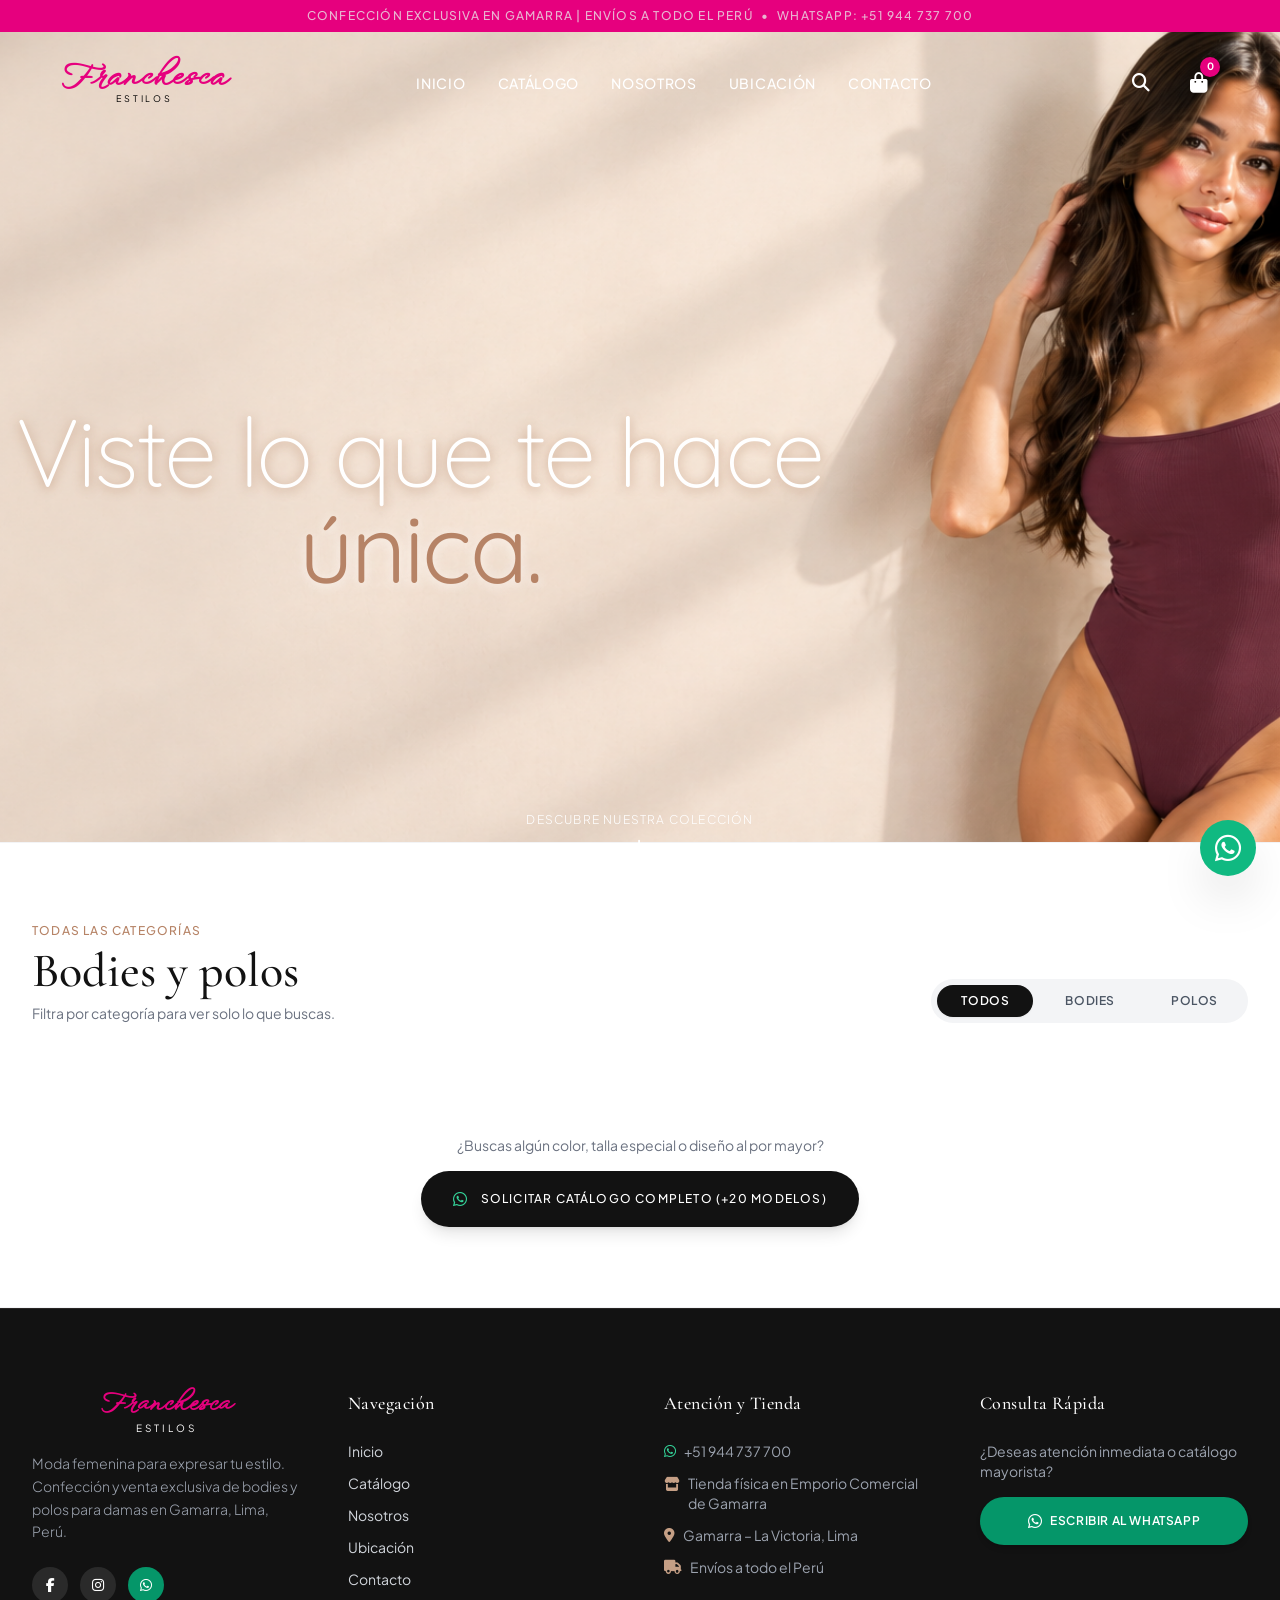
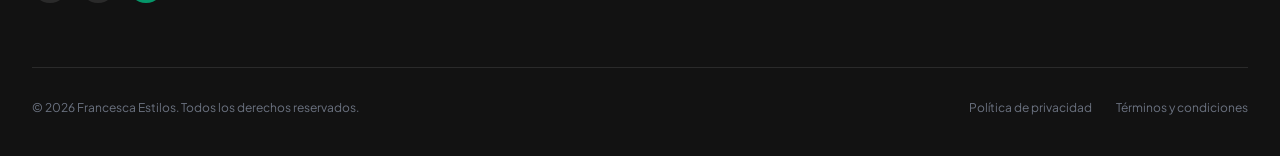
==== commit e5a4aad6: "Catalogo con Supabase" ====
--- a/catalogo.html
+++ b/catalogo.html
@@ -1,17 +1,38 @@
 <!DOCTYPE html>
 <html lang="es">
 <head>
+    
     <meta charset="UTF-8">
+    <style>.restoring body { opacity: 0; }</style>
+<script>
+(function () {
+    try {
+        var n = performance.getEntriesByType('navigation')[0];
+        var y = parseInt(sessionStorage.getItem('scrollY_' + location.pathname), 10);
+        if (n && n.type === 'reload' && y > 0) {
+            document.documentElement.classList.add('restoring');
+            // Seguro: si algo falla, la página se muestra igual a los 2.5 s
+            setTimeout(function () {
+                document.documentElement.classList.remove('restoring');
+            }, 2500);
+        }
+    } catch (e) {}
+})();
+</script>
+<script src="https://cdn.jsdelivr.net/npm/@supabase/supabase-js@2"></script>
     <meta name="viewport" content="width=device-width, initial-scale=1.0">
     <title>Catálogo | Franchesca Estilos | Bodies y Polos de Moda Femenina en Gamarra</title>
     <!-- Google Fonts -->
+     
     <link rel="preconnect" href="https://fonts.googleapis.com">
     <link rel="preconnect" href="https://fonts.gstatic.com" crossorigin>
     <link href="https://fonts.googleapis.com/css2?family=WindSong:wght@400;500&family=Cormorant+Garamond:ital,wght@0,400;0,500;0,600;0,700;1,400&family=Plus+Jakarta+Sans:wght@300;400;500;600;700&family=Lobster&display=swap" rel="stylesheet">
     <!-- FontAwesome Icons -->
     <link rel="stylesheet" href="https://cdnjs.cloudflare.com/ajax/libs/font-awesome/6.4.0/css/all.min.css">
+  <link href="https://fonts.googleapis.com/css2?family=Quicksand:wght@300;400;500;600&display=swap" rel="stylesheet">
     <!-- Estilos propios -->
     <link rel="stylesheet" href="css/styles.css">
+    <link rel="stylesheet" href="css/checkout.css">
 </head>
 <body class="page-body page-catalogo">
 
@@ -50,7 +71,12 @@
                     <i class="fa-solid fa-bag-shopping header-actions-i-2"></i>
                     <span id="cart-count" class="cart-count">0</span>
                 </button>
-
+        <script>
+            try {
+                document.getElementById('cart-count').textContent =
+                    (JSON.parse(localStorage.getItem('franchesca_cart')) || []).length;
+            } catch (e) {}
+        </script>
                 <!-- Mobile Hamburger Button -->
                 <button onclick="toggleMobileMenu()" aria-label="Abrir Menú" class="header-actions-button-3">
                     <i class="fa-solid fa-bars" id="hamburger-icon"></i>
@@ -267,9 +293,9 @@
 
                 <div class="modal-sizes-div">
                     <button id="modal-buy-wa" class="modal-buy-wa">
-                        <i class="fa-brands fa-whatsapp header-actions-i"></i>
-                        <span>Pedir por WhatsApp</span>
-                    </button>
+    <i class="fa-solid fa-bag-shopping header-actions-i"></i>
+    <span>Comprar ahora</span>
+</button>
                     <button id="modal-add-cart" class="modal-add-cart">
                         Agregar a la Bolsa
                     </button>
@@ -303,9 +329,9 @@
                     <span>Total estimado:</span>
                     <span id="cart-total" class="cart-total">Consultar por WhatsApp</span>
                 </div>
-                <button onclick="sendCartToWhatsApp()" class="cart-footer-button">
+                   <button onclick="openCheckout()" class="cart-footer-button">
                     <i class="fa-brands fa-whatsapp header-actions-i"></i>
-                    <span>Finalizar pedido por WhatsApp</span>
+                    <span>Continuar con el Pedido</span>
                 </button>
             </div>
         </div>
@@ -354,5 +380,6 @@
 
     <!-- JAVASCRIPT -->
     <script src="js/main.js"></script>
+   <script src="js/checkout.js"></script>
 </body>
 </html>
--- a/css/styles.css
+++ b/css/styles.css
@@ -38,6 +38,7 @@
 :root {
   --rosa: #e6007e;
   --rosa-hover: #f9028a;
+  --fe-accent: #d6336c;
   --marron: #b68366;
   --marron-oscuro: #9d664c;
   --tinta: #121212;
@@ -316,7 +317,7 @@
   font-weight: 500;
   text-transform: uppercase;
   letter-spacing: 0.05em;
-  color: rgb(255 255 255 / 0.9);
+  color: rgb(255, 255, 255);
 }
 
 .nav-links-a {
@@ -324,7 +325,7 @@
 }
 
 .nav-links-a:hover {
-  color: var(--marron);
+  color: var(--rosa);
 }
 
 /* Acciones del header (buscar, carrito, hamburguesa) */
@@ -684,7 +685,7 @@
   margin-left: 0;
   margin-right: auto;
   text-align: left;
-  font-family: "Lobster", sans-serif;
+   font-family: "Quicksand", sans-serif;
   font-style: normal;
   font-size: 2.25rem;
   font-weight: 300;
@@ -987,9 +988,10 @@
 .fe-bento {
   display: grid;
   grid-template-columns: repeat(4, minmax(0, 1fr));
-  gap: 20px;
-}
-
+  gap: 16px;
+  max-width: 1000px;   /* ajusta: menor número = sección más pequeña */
+  margin: 0 auto;
+}
 .fe-card {
   display: flex;
   flex-direction: column;
@@ -1015,16 +1017,16 @@
 .fe-media {
   position: relative;
   flex: 1;
-  min-height: 230px;
+  min-height: 0;        /* antes 230px */
   aspect-ratio: 4 / 5;
   border-radius: 16px;
   overflow: hidden;
-  background: linear-gradient(135deg, #f6dfe6, #efe3ff); /* se ve mientras carga la foto */
+  background: linear-gradient(135deg, #f6dfe6, #efe3ff);
 }
 
 .fe-card--hero .fe-media {
   aspect-ratio: auto;
-  min-height: 460px;
+  min-height: 0;        /* antes 460px */
 }
 
 .fe-img {
@@ -1032,7 +1034,8 @@
   inset: 0;
   width: 100%;
   height: 100%;
-  object-fit: fill;
+  object-fit: cover;          /* antes fill (deformaba) */
+  object-position: center top; /* prioriza mostrar cara y parte superior */
   transition: transform 0.8s cubic-bezier(0.2, 0.7, 0.2, 1), opacity 0.5s ease;
 }
 
@@ -1110,7 +1113,7 @@
   overflow: hidden;
   background-image:
     linear-gradient(180deg, rgba(13, 13, 13, 0.496), rgba(13, 13, 13, 0.584)),
-    url("../img/gg.png");
+    url("../img/nuestra_promesa.png");
   background-size: cover;
   background-position: center;
   background-attachment: fixed;
@@ -1456,8 +1459,10 @@
 /* Grilla de productos: celular 2 por fila */
 .product-grid {
   display: grid;
-  grid-template-columns: repeat(2, 1fr);
-  gap: 0.75rem;
+  grid-template-columns: repeat(2, minmax(0, 1fr));
+  gap: 0.5rem;
+  max-width: 1100px;
+  margin: 0 auto;
 }
 
 #coleccion .coleccion-div {
@@ -1813,7 +1818,7 @@
   border-color: #f3f4f6;
   background-color: #faf8f5;
   padding: 2rem;
-  box-shadow: var(--sombra-sm);
+  box-shadow: #0c0c0c4a 0 1px 2px 0;
 }
 
 .section2-div-4 {
@@ -2152,7 +2157,7 @@
   align-items: center;
   justify-content: center;
   gap: 0.5rem;
-  border-radius: 0.9rem;
+  border-radius: 1.5rem;
   background-color: var(--wa);
   padding: 0.75rem 0;
   font-size: 0.75rem;
@@ -2379,7 +2384,7 @@
   justify-content: center;
   gap: 0.5rem;
   border-radius: 9999px;
-  background-color: var(--wa);
+  background-color: var(--rosa);
   padding: 0.875rem 0;
   font-size: 0.75rem;
   line-height: 1rem;
@@ -2392,7 +2397,7 @@
 }
 
 .modal-buy-wa:hover {
-  background-color: var(--wa-hover);
+  background-color: var(--fe-accent);
 }
 
 .modal-add-cart {
@@ -2528,7 +2533,7 @@
   justify-content: center;
   gap: 0.5rem;
   border-radius: 9999px;
-  background-color: var(--wa);
+  background-color: var(--rosa);
   padding: 1rem 0;
   font-size: 0.75rem;
   line-height: 1rem;
@@ -2536,11 +2541,11 @@
   text-transform: uppercase;
   letter-spacing: 0.05em;
   color: #ffffff;
-  box-shadow: var(--sombra-lg);
+  box-shadow: var(--rosa);
 }
 
 .cart-footer-button:hover {
-  background-color: var(--wa-hover);
+  background-color: var(--fe-accent);
 }
 
 
@@ -2738,7 +2743,7 @@
 
 .js-div {
   position: relative;
-  aspect-ratio: 3 / 4;
+  aspect-ratio: 4 / 5;
   cursor: pointer;
   overflow: hidden;
   background-color: #f3f4f6;
@@ -2748,7 +2753,7 @@
   height: 100%;
   width: 100%;
   object-fit: cover;
-  object-position: top;
+  object-position: center top;
   transition: transform 500ms var(--ease);
 }
 
@@ -2812,7 +2817,7 @@
   flex-grow: 1;
   flex-direction: column;
   justify-content: space-between;
-  padding: 1rem;
+  padding: 0.75rem 0.9rem;
 }
 
 .js-div-4 {
@@ -2824,7 +2829,7 @@
 
 .js-h3 {
   font-family: "Cormorant Garamond", serif;
-  font-size: 1.125rem;
+  font-size: 1rem;   
   line-height: 1.75rem;
   font-weight: 700;
   color: var(--tinta);
@@ -2837,7 +2842,7 @@
 
 .js-p {
   margin-bottom: 0.75rem;
-  font-size: 0.75rem;
+  font-size: 0.8rem; 
   line-height: 1rem;
   font-weight: 600;
   color: var(--marron);
@@ -2851,8 +2856,8 @@
 }
 
 .js-span-3 {
-  height: 0.875rem;
-  width: 0.875rem;
+  width: 0.65rem;            /* puntos de color */
+  height: 0.65rem;
   border-radius: 9999px;
   border-width: 1px;
   border-color: #d1d5db;
@@ -3075,17 +3080,18 @@
 
 /* ---------- Hasta 960px: tablet (destacados) ---------- */
 @media (max-width: 960px) {
-  .fe-bento {
+   .fe-bento {
     grid-template-columns: repeat(2, minmax(0, 1fr));
+    max-width: 640px;
   }
 
   .fe-card--hero {
     grid-column: span 2;
-    grid-row: auto;
+    grid-row: auto;      /* ya no ocupa 2 filas */
   }
 
   .fe-card--hero .fe-media {
-    min-height: 380px;
+    aspect-ratio: 1 / 1.1;  /* más baja para que no domine */
   }
   
 }
@@ -3106,6 +3112,28 @@
     width: max-content;
     max-width: 90vw;
   }
+/* ----------imagen nuestra promesa ---------- */
+   .section1-section {
+    background-position: calc(10% - 30px) center;
+  }
+
+  .ubicacion-a-2 {
+    font-size: 0.675rem;
+  }
+
+  .contacto-a {
+    font-size: 0.775rem;
+  }
+    .section3-botones {
+    flex-direction: column;
+    align-items: stretch;
+  }
+  .section3-a,
+  .section3-a-2 {
+    font-size:  0.475rem;
+    justify-content: center;
+  }
+
 }
 
 /* ---------- Hasta 767px: celular (barra de anuncio) ---------- */
@@ -3126,16 +3154,16 @@
 /* ---------- Hasta 760px: celular (hero, catálogo y contacto) ---------- */
 @media (max-width: 760px) {
   /* Hero del inicio: texto en columna angosta a la izquierda */
-  .inicio-div-3 {
+.inicio-div-3 {
   justify-content: center;
   align-items: flex-end;      /* antes flex-start: ahora va a la derecha */
-  padding: 20rem 0.25rem 0 0; /* arriba, derecha, abajo, izquierda */
-  text-align: left;
+  padding: 0rem 0.25rem 0 0; /* arriba, derecha, abajo, izquierda */
+  text-align: right;
 }
 
   .inicio-texto {
     width: 52%;
-    text-align: left;
+    text-align: right;
     margin-left: 10px;
   }
 
@@ -3338,8 +3366,13 @@
     line-height: 1.5rem;
   }
 
-  .categorias-div-3 {
+.categorias-div-3 {
     grid-template-columns: repeat(2, minmax(0, 1fr));
+  }
+
+  /* la tercera ocupa todo el ancho para no quedar sola */
+  .categorias-div-3 > .categorias-div-4:nth-child(3) {
+    grid-column: span 2;
   }
 
   .categorias-div-4 {
@@ -3391,8 +3424,8 @@
   }
 
   .product-grid {
-    grid-template-columns: repeat(3, 1fr);
-    gap: 1.25rem;
+    grid-template-columns: repeat(3, minmax(0, 1fr));
+    gap: 1rem;
   }
 
   #coleccion .coleccion-div {
@@ -3469,7 +3502,21 @@
   }
 
   .categorias-div-3 {
-    gap: 3rem;
+    grid-template-columns: repeat(3, minmax(0, 1fr));
+    gap: 1.5rem; /* antes 3rem; con 3 tarjetas conviene menos */
+  }
+
+  .categorias-div-3 > .categorias-div-4:nth-child(3) {
+    grid-column: auto;
+  }
+
+  .categorias-div-4 {
+    padding: 1.5rem;
+  }
+
+  .categorias-h3 {
+    font-size: 1.875rem;
+    line-height: 2.25rem;
   }
 
   /* Nosotros */
@@ -3509,8 +3556,8 @@
 
   /* Catálogo */
   .product-grid {
-    grid-template-columns: repeat(4, 1fr);
-    gap: 1.5rem;
+    grid-template-columns: repeat(4, minmax(0, 1fr));
+    gap: 1rem; 
   }
 
   #coleccion .coleccion-div {
@@ -3518,4 +3565,5 @@
     padding-left: 2rem;
     padding-right: 2rem;
   }
-}+}
+
--- a/css/checkout.css
+++ b/css/checkout.css
@@ -0,0 +1,301 @@
+/* checkout.css | Modal 'Datos de entrega' - Franchesca Estilos */
+
+.ck-overlay {
+  position: fixed;
+  inset: 0;
+  background: rgba(0,0,0,.55);
+  display: none;
+  align-items: center;
+  justify-content: center;
+  z-index: 9999;
+  padding: 12px;
+}
+
+.ck-overlay.open {
+  display: flex;
+}
+
+.ck-box {
+  position: relative;
+  background: #fffaf2;
+  width: 100%;
+  max-width: 420px;
+  max-height: 94vh;
+  overflow-y: auto;
+  border-radius: 14px;
+  padding: 22px 22px 24px;
+  font-family: 'Plus Jakarta Sans',system-ui,sans-serif;
+  color: #222;
+  box-shadow: 0 20px 50px rgba(0,0,0,.35);
+}
+
+.ck-close {
+  position: absolute;
+  top: 10px;
+  right: 14px;
+  background: none;
+  border: 0;
+  font-size: 22px;
+  cursor: pointer;
+  color: #444;
+}
+
+.ck-title {
+  text-align: center;
+  font-size: 20px;
+  font-weight: 700;
+  margin: 0 0 16px;
+}
+
+.ck-field {
+  margin-bottom: 14px;
+}
+
+.ck-row {
+  display: flex;
+  gap: 12px;
+}
+
+.ck-row .ck-field {
+  flex: 1;
+  min-width: 0;
+}
+
+.ck label.ck-label,
+.ck-label {
+  display: block;
+  font-size: 12px;
+  font-weight: 600;
+  margin-bottom: 5px;
+  color: #333;
+}
+
+.ck-input,
+.ck-select,
+.ck-textarea {
+  width: 100%;
+  box-sizing: border-box;
+  border: 1px solid #ddd;
+  border-radius: 6px;
+  padding: 11px 12px;
+  font: inherit;
+  font-size: 13px;
+  background: #fff;
+}
+
+.ck-textarea {
+  min-height: 70px;
+  resize: vertical;
+}
+
+.ck-input:focus,
+.ck-select:focus,
+.ck-textarea:focus {
+  outline: 2px solid var(--ck-accent);
+  outline-offset: -1px;
+  border-color: var(--ck-accent);
+}
+
+.ck-input.err,
+.ck-select.err {
+  border-color: #d00;
+  background: #fff6f6;
+}
+
+.ck-msg {
+  color: #d00;
+  font-size: 12px;
+  margin: -8px 0 12px;
+  display: none;
+}
+
+.ck-msg.show {
+  display: block;
+}
+
+.ck-pay-head {
+  display: flex;
+  justify-content: space-between;
+  align-items: center;
+  border: 1px solid var(--ck-accent);
+  border-radius: 6px;
+  padding: 18px 16px;
+  margin: 6px 0 12px;
+  background: #fff;
+}
+
+.ck-pay-head h4 {
+  margin: 0;
+  font-size: 18px;
+  font-weight: 700;
+}
+
+.ck-total {
+  text-align: right;
+  border-left: 2px solid var(--ck-accent);
+  padding-left: 14px;
+}
+
+.ck-total small {
+  display: block;
+  font-size: 10px;
+  color: #666;
+}
+
+.ck-total strong {
+  display: block;
+  font-size: 22px;
+  color: var(--ck-accent);
+}
+
+.ck-methods {
+  display: flex;
+  gap: 16px;
+  margin-bottom: 12px;
+  font-size: 13px;
+  flex-wrap: wrap;
+}
+
+.ck-methods label {
+  display: flex;
+  align-items: center;
+  gap: 5px;
+  cursor: pointer;
+}
+
+.ck-pay-panel {
+  border: 1px solid var(--ck-accent);
+  border-radius: 6px;
+  padding: 16px;
+  text-align: center;
+  background: #fff;
+  margin-bottom: 14px;
+  font-size: 13px;
+}
+
+.ck-pay-panel img {
+  width: 150px;
+  height: 150px;
+  object-fit: contain;
+  border-radius: 8px;
+  margin-bottom: 8px;
+}
+
+.ck-pay-num {
+  display: flex;
+  justify-content: center;
+  align-items: center;
+  gap: 10px;
+  margin-top: 6px;
+}
+
+.ck-pay-num strong {
+  font-size: 16px;
+}
+
+.ck-copy {
+  border: 1px solid var(--ck-accent);
+  color: var(--ck-accent);
+  background: #fff;
+  border-radius: 999px;
+  padding: 4px 14px;
+  font-size: 12px;
+  font-weight: 600;
+  cursor: pointer;
+}
+
+.ck-bank {
+  text-align: left;
+  line-height: 1.8;
+}
+
+.ck-file {
+  border: 1.5px dashed #bbb;
+  border-radius: 8px;
+  padding: 14px;
+  text-align: center;
+  font-size: 13px;
+  background: #fff;
+  cursor: pointer;
+  display: block;
+}
+
+.ck-file:hover {
+  border-color: var(--ck-accent);
+}
+
+.ck-file input {
+  display: none;
+}
+
+.ck-file img {
+  max-width: 100%;
+  max-height: 150px;
+  margin-top: 8px;
+  border-radius: 6px;
+}
+
+.ck-submit {
+  width: 100%;
+  border: 0;
+  border-radius: 6px;
+  background: var(--ck-accent);
+  color: #fff;
+  font: inherit;
+  font-weight: 700;
+  font-size: 14px;
+  padding: 14px;
+  cursor: pointer;
+  margin-top: 6px;
+}
+
+.ck-submit:disabled {
+  opacity: .6;
+  cursor: wait;
+}
+
+.ck-hide {
+  display: none !important;
+}
+
+:root {
+  --ck-accent: #c2185b;
+}
+
+/* Laptop / escritorio: modal ancho en 2 columnas (datos | pago). En celular no cambia. */
+
+@media (min-width:900px) {
+  .ck-box {
+    max-width: 940px;
+    padding: 30px 36px 32px;
+  }
+
+  .ck-grid {
+    display: grid;
+    grid-template-columns: 1fr 1fr;
+    gap: 36px;
+    align-items: start;
+  }
+
+  .ck-grid .ck-col:nth-child(2) .ck-pay-head {
+    margin-top: 0;
+  }
+
+  .ck-textarea {
+    min-height: 110px;
+  }
+}
+
+/* Ocultar la barra de scroll rosada en celular (el modal sigue deslizándose) */
+@media (max-width:899px) {
+  .ck-box {
+    scrollbar-width: none;
+    -ms-overflow-style: none;
+  }
+
+  .ck-box::-webkit-scrollbar {
+    width: 0;
+    height: 0;
+    display: none;
+  }
+}
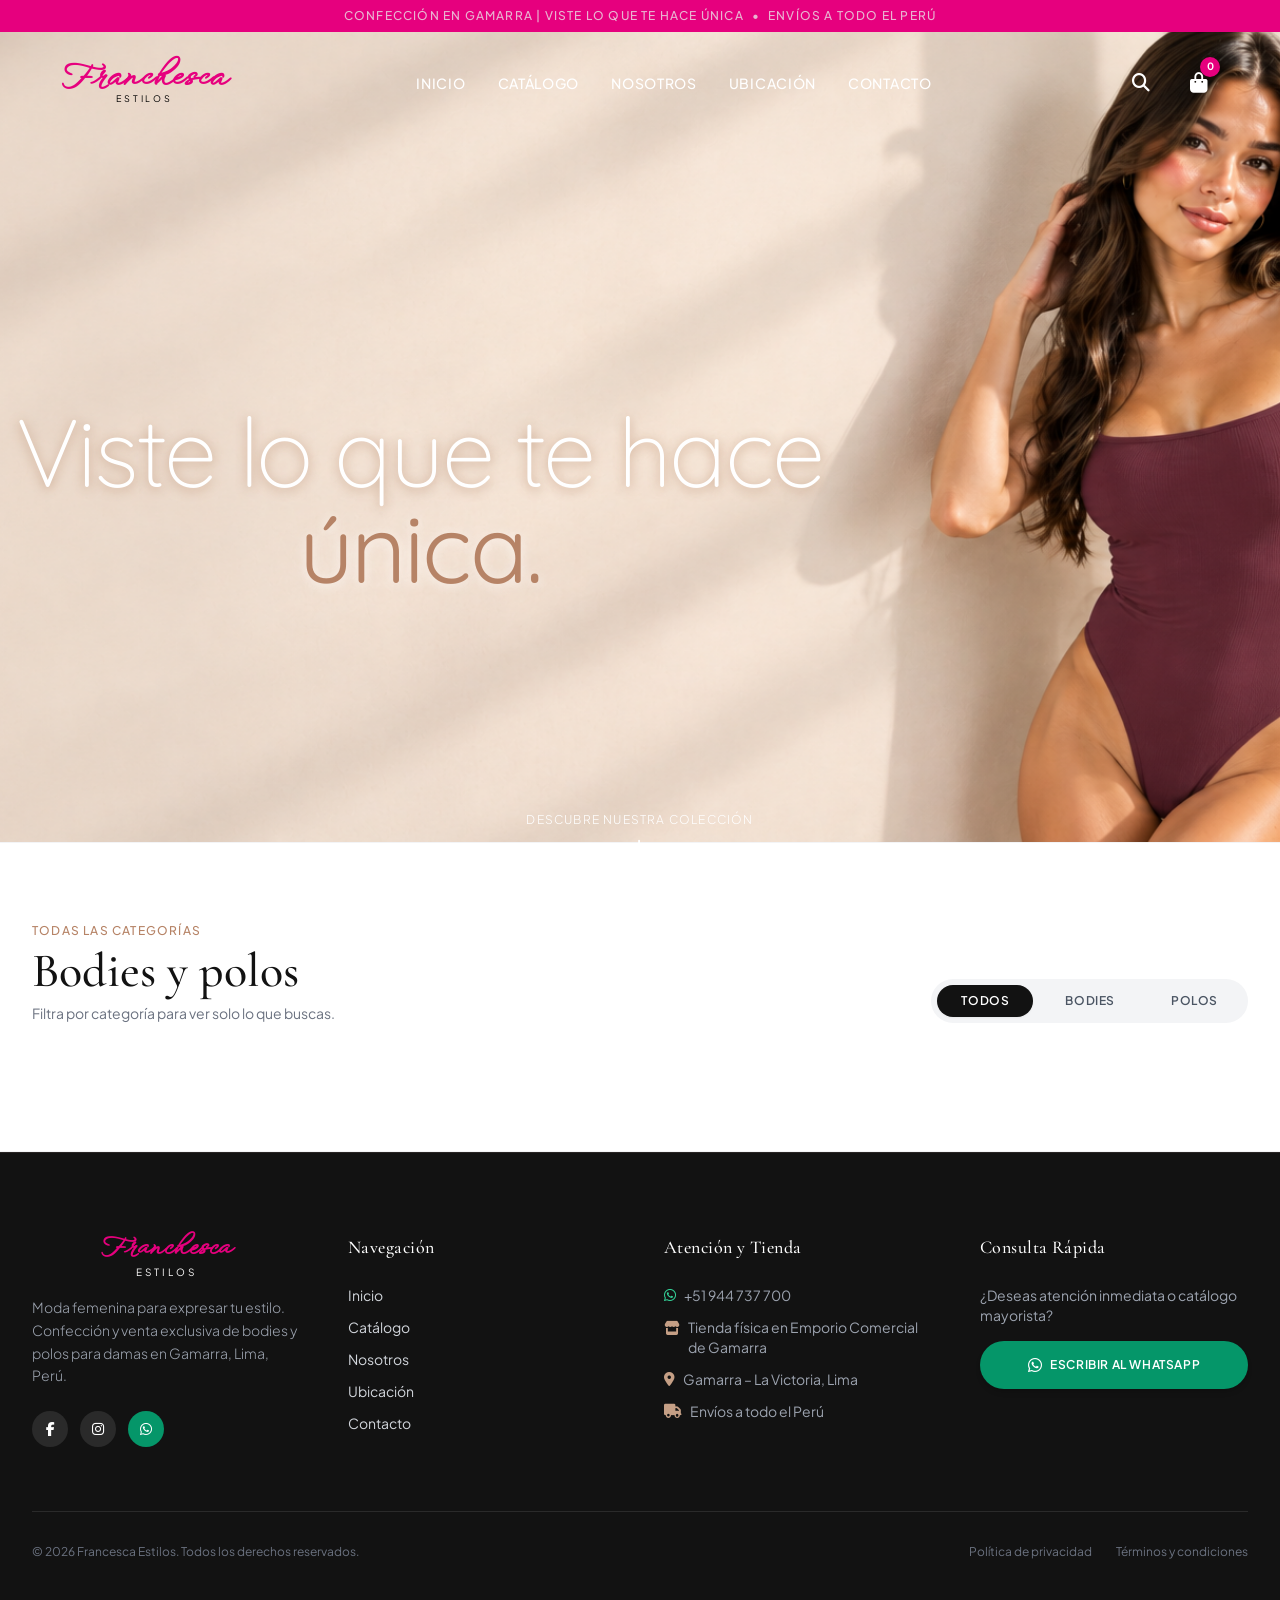
==== commit f3781142: "actualizar proyecto" ====
--- a/catalogo.html
+++ b/catalogo.html
@@ -21,6 +21,7 @@
 </script>
 <script src="https://cdn.jsdelivr.net/npm/@supabase/supabase-js@2"></script>
     <meta name="viewport" content="width=device-width, initial-scale=1.0">
+    <link rel="preconnect" href="https://vlfcuyekpnsmziamacle.supabase.co" crossorigin>
     <title>Catálogo | Franchesca Estilos | Bodies y Polos de Moda Femenina en Gamarra</title>
     <!-- Google Fonts -->
      
@@ -38,9 +39,9 @@
 
     <!-- ANNOUNCEMENT BAR -->
     <div class="page-div">
-        <span>Confección exclusiva en Gamarra | Envíos a todo el Perú</span>
+      <span>Confección en Gamarra | Viste lo que te hace única</span>
         <span class="page-dot">•</span>
-        <span>WhatsApp: +51 944 737 700</span>
+        <span>Envíos a todo el Perú</span>
     </div>
 
     <!-- HEADER / NAVBAR -->
@@ -74,7 +75,8 @@
         <script>
             try {
                 document.getElementById('cart-count').textContent =
-                    (JSON.parse(localStorage.getItem('franchesca_cart')) || []).length;
+    (JSON.parse(localStorage.getItem('franchesca_cart')) || [])
+        .reduce((s, i) => s + (i.qty || 1), 0);
             } catch (e) {}
         </script>
                 <!-- Mobile Hamburger Button -->
@@ -155,14 +157,6 @@
             <!-- Products Grid (4 cols desktop, 2 cols mobile) -->
             <div id="product-grid" class="product-grid">
                 <!-- Dynamic products rendered via Javascript -->
-            </div>
-
-            <div class="product-grid-div">
-                <p class="product-grid-p">¿Buscas algún color, talla especial o diseño al por mayor?</p>
-                <a href="https://wa.me/51944737700?text=Hola%20Francesca%20Estilos%2C%20quisiera%20ver%20el%20cat%C3%A1logo%20completo%20con%20m%C3%A1s%20de%2020%20modelos." target="_blank" class="product-grid-a">
-                    <i class="fa-brands fa-whatsapp product-grid-i"></i>
-                    <span>Solicitar Catálogo Completo (+20 Modelos)</span>
-                </a>
             </div>
 
         </div>
@@ -253,11 +247,6 @@
         </div>
     </footer>
 
-    <!-- FLOATING WHATSAPP BUTTON -->
-    <a href="https://wa.me/51944737700?text=Hola%20Francesca%20Estilos%2C%20quisiera%20consultar%20por%20sus%20modelos%20de%20bodies%20y%20polos." target="_blank" rel="noopener" aria-label="Contacto WhatsApp" class="wa-float footer1-a-5">
-        <i class="fa-brands fa-whatsapp"></i>
-    </a>
-
     <!-- PRODUCT QUICK VIEW MODAL -->
     <div id="product-modal" class="product-modal">
         <div class="product-modal-div">
--- a/css/styles.css
+++ b/css/styles.css
@@ -1471,46 +1471,6 @@
   padding-right: 0.5rem;
 }
 
-.product-grid-div {
-  margin-top: 4rem;
-  text-align: center;
-}
-
-.product-grid-p {
-  margin-bottom: 1rem;
-  font-size: 0.875rem;
-  line-height: 1.25rem;
-  color: #6b7280;
-}
-
-.product-grid-a {
-  display: inline-flex;
-  align-items: center;
-  gap: 0.75rem;
-  border-radius: 9999px;
-  background-color: var(--tinta);
-  padding: 1rem 2rem;
-  font-size: 0.75rem;
-  line-height: 1rem;
-  font-weight: 500;
-  text-transform: uppercase;
-  letter-spacing: 0.1em;
-  color: #ffffff;
-  box-shadow: var(--sombra-lg);
-  transition: all 150ms var(--ease);
-}
-
-.product-grid-a:hover {
-  transform: translateY(-0.125rem);
-  background-color: #6a4236;
-}
-
-.product-grid-i {
-  font-size: 1rem;
-  line-height: 1.5rem;
-  color: var(--wa-icono);
-}
-
 
 /* ==========================================================================
    14. UBICACIÓN
@@ -3183,7 +3143,7 @@
 
   .inicio-botones {
     flex-direction: column;
-    align-items: flex-start;
+    align-items: flex-end; 
     justify-content: flex-start;
     gap: 0.6rem;
   }
--- a/css/checkout.css
+++ b/css/checkout.css
@@ -298,4 +298,12 @@
     height: 0;
     display: none;
   }
+}
+/* Total de la bolsa: monto junto a la etiqueta y cantidad a la derecha */
+#cart-total {
+    display: flex;
+    flex: 1;
+    justify-content: space-between;
+    gap: 12px;
+    margin-left: 16px;
 }
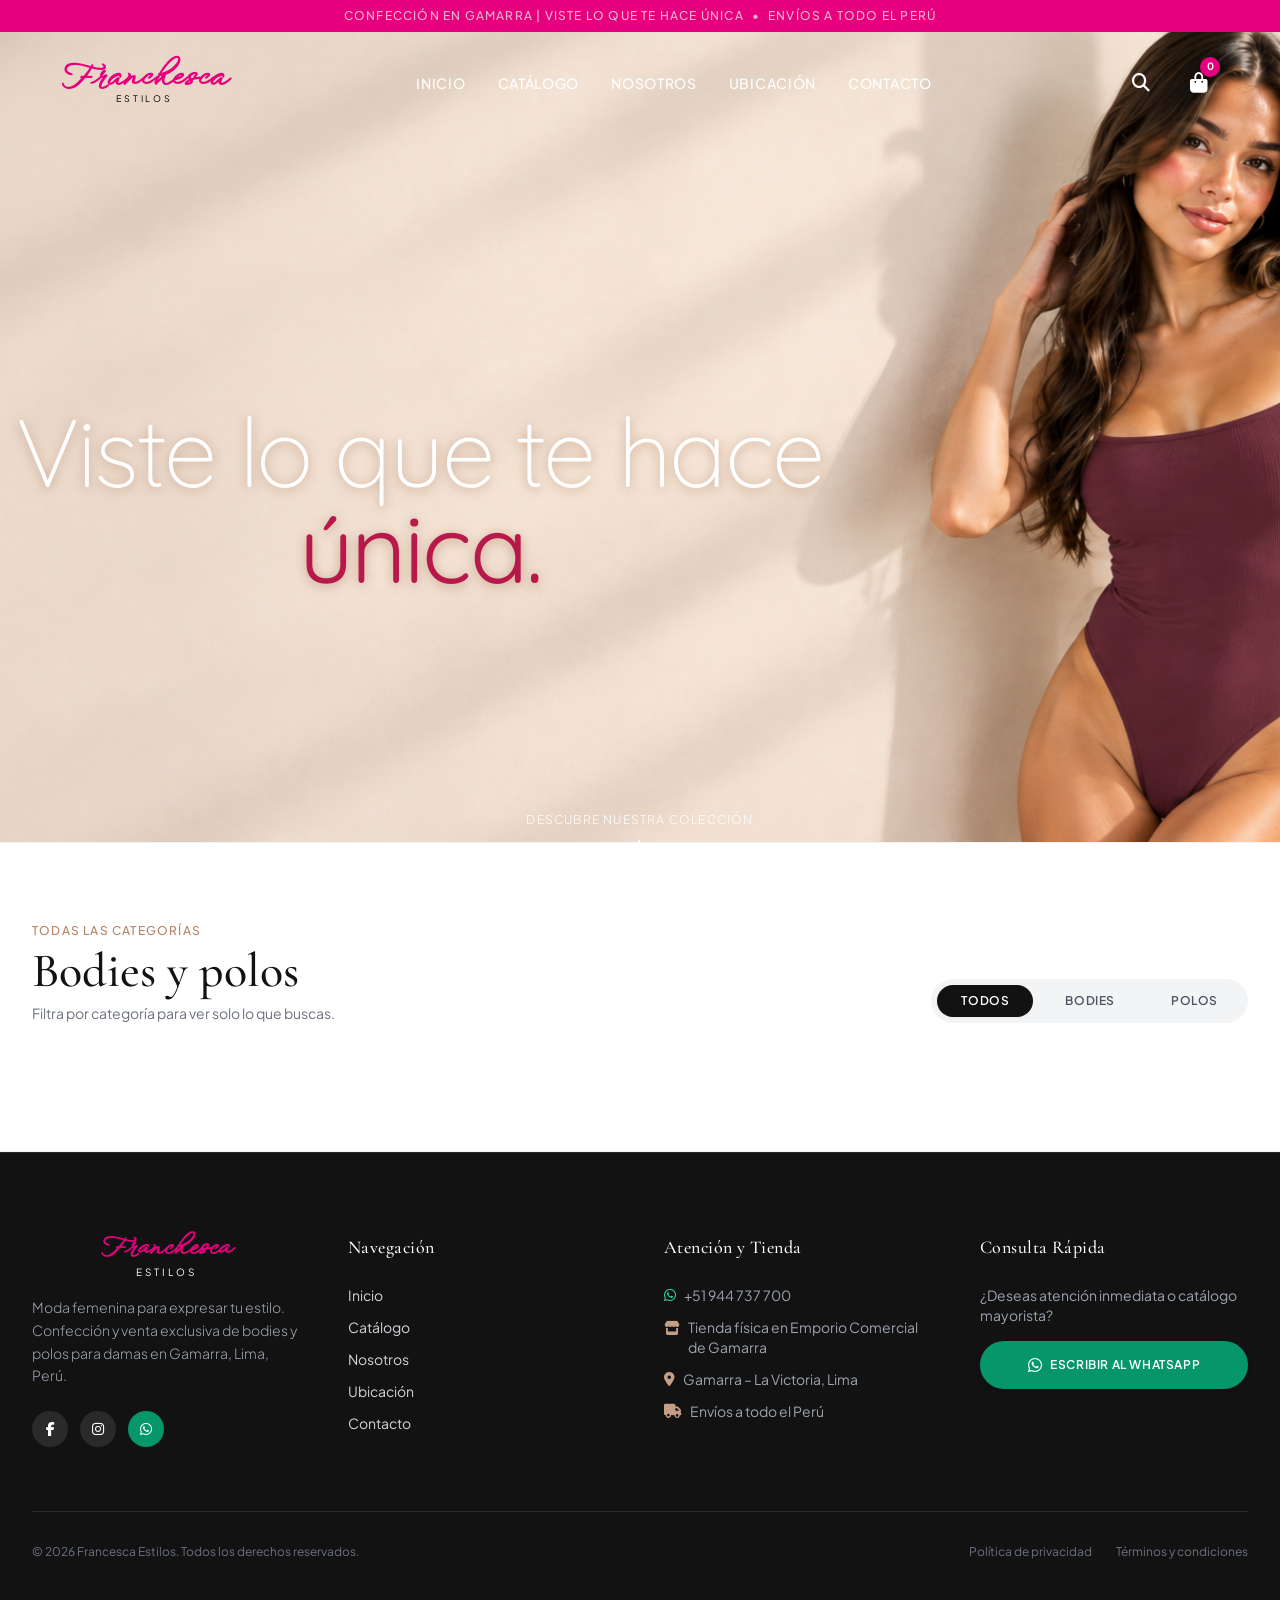
==== commit 342eced1: "mejore el proyecto" ====
--- a/catalogo.html
+++ b/catalogo.html
@@ -91,8 +91,8 @@
     <div id="mobile-menu" class="mobile-menu">
         <div class="mobile-menu-div">
             <div class="navbar-container-a">
-                <span class="mobile-menu-span">FRANCHESCA</span>
-                <span class="mobile-menu-span-2">ESTILOS • GAMARRA</span>
+                <span class="mobile-menu-span">Franchesca</span>
+                <span class="mobile-menu-span-2">ESTILOS</span>
             </div>
             <button onclick="toggleMobileMenu()" aria-label="Cerrar Menú" class="mobile-menu-button">
                 <i class="fa-solid fa-xmark"></i>
@@ -106,12 +106,27 @@
             <a href="index.html#ubicacion" class="mobile-menu-a"><span>Ubicación</span> <i class="fa-solid fa-chevron-right mobile-menu-i"></i></a>
             <a href="index.html#contacto" class="mobile-menu-a"><span>Contacto</span> <i class="fa-solid fa-chevron-right mobile-menu-i"></i></a>
         </nav>
-
+    <div class="mobile-menu-info">
+    <ul class="footer1-ul-2">
+        <li class="footer1-li-2">
+            <span class="mobile-menu-dot">•</span>
+            <span>Tienda física en Emporio Comercial de Gamarra</span>
+        </li>
+        <li class="footer1-li">
+            <span class="mobile-menu-dot">•</span>
+            <span>Gamarra – La Victoria, Lima</span>
+        </li>
+        <li class="footer1-li">
+            <span class="mobile-menu-dot">•</span>
+            <span>Envíos a todo el Perú</span>
+        </li>
+    </ul>
+</div>
         <div class="mobile-menu-div-2">
-            <a href="https://wa.me/51944737700?text=Hola%20Francesca%20Estilos%2C%20quisiera%20consultar%20por%20sus%20modelos%20de%20bodies%20y%20polos." target="_blank" class="mobile-menu-a-2">
-                <i class="fa-brands fa-whatsapp header-actions-i"></i>
-                <span>Comprar por WhatsApp</span>
-            </a>
+            <a href="https://wa.me/51944737700?text=Hola%2C%20Francesca%20Estilos.%20%C2%BFMe%20podr%C3%ADan%20ayudar%20con%20una%20consulta%2C%20por%20favor%3F" target="_blank" rel="noopener" class="mobile-menu-a-2">
+    <i class="fa-brands fa-whatsapp header-actions-i"></i>
+    <span>Escribir por WhatsApp</span>
+</a>
             <p class="mobile-menu-p">Atención personalizada en Gamarra, Lima</p>
         </div>
     </div>
@@ -315,11 +330,11 @@
 
             <div id="cart-footer" class="is-hidden cart-footer">
                 <div class="cart-footer-div">
-                    <span>Total estimado:</span>
-                    <span id="cart-total" class="cart-total">Consultar por WhatsApp</span>
+                    <span>Total a pagar:</span>
+                    <span id="cart-total" class="cart-total">precio total</span>
                 </div>
                    <button onclick="openCheckout()" class="cart-footer-button">
-                    <i class="fa-brands fa-whatsapp header-actions-i"></i>
+                    <i class="fa-solid fa-bag-shopping header-actions-i"></i>
                     <span>Continuar con el Pedido</span>
                 </button>
             </div>
@@ -369,6 +384,5 @@
 
     <!-- JAVASCRIPT -->
     <script src="js/main.js"></script>
-   <script src="js/checkout.js"></script>
 </body>
 </html>
--- a/css/styles.css
+++ b/css/styles.css
@@ -150,20 +150,6 @@
   display: none;
 }
 
-/* Scrollbar */
-::-webkit-scrollbar {
-  width: 8px;
-}
-
-::-webkit-scrollbar-track {
-  background: #f1f1f1;
-}
-
-::-webkit-scrollbar-thumb {
-  background: var(--rosa);
-  border-radius: 4px;
-}
-
 /* Patrón de puntos (banner de contacto) */
 .bg-pattern {
   background-image: radial-gradient(#d7beaa 0.5px, transparent 0.5px);
@@ -175,14 +161,9 @@
    03. ANIMACIONES
    ========================================================================== */
 @keyframes pulseGlow {
-  0%, 100% {
-    transform: scale(1);
-    box-shadow: 0 0 0 0 rgba(37, 211, 102, 0.7);
-  }
-  50% {
-    transform: scale(1.05);
-    box-shadow: 0 0 0 14px rgba(37, 211, 102, 0);
-  }
+  0%   { box-shadow: 0 0 0 0 rgba(230, 0, 126, 0.55); }
+  70%  { box-shadow: 0 0 0 14px rgba(230, 0, 126, 0); }
+  100% { box-shadow: 0 0 0 0 rgba(230, 0, 126, 0);  }
 }
 
 @keyframes bounce {
@@ -348,7 +329,7 @@
 
 .header-actions-button:hover,
 .header-actions-button-2:hover {
-  color: #e8c5b8;
+  color: var(--rosa);
 }
 
 .header-actions-button-3 {
@@ -424,7 +405,36 @@
 #main-header.scrolled #header-actions button i {
   color: #1f2937;
 }
-
+/* Menú: indicador de la página o sección actual */
+#nav-links .nav-links-a {
+    position: relative;
+}
+#nav-links .nav-links-a::after {
+    content: '';
+    position: absolute;
+    left: 0;
+    right: 0;
+    bottom: -6px;
+    height: 2px;
+    background: #e6007e;
+    transform: scaleX(0);
+    transform-origin: left;
+    transition: transform .25s ease;
+}
+#main-header #nav-links .nav-links-a.is-active,
+#main-header #nav-links .nav-links-a.is-active:hover {
+    color: #e6007e;
+    font-weight: 600;
+}
+#nav-links .nav-links-a.is-active::after {
+    transform: scaleX(1);
+}
+
+/* Menú móvil */
+.mobile-menu-a.is-active {
+    color: #e6007e;
+    font-weight: 600;
+}
 
 /* ==========================================================================
    06. MENÚ MÓVIL
@@ -455,20 +465,49 @@
 }
 
 .mobile-menu-span {
-  font-family: "Cormorant Garamond", serif;
+  font-family: "WindSong", cursive;
   font-size: 1.5rem;
   line-height: 2rem;
-  font-weight: 700;
-  letter-spacing: 0.1em;
+  font-weight: 600;
+  font-style: normal;
+  color: var(--rosa);
+  transition: color 0.3s ease;
 }
 
 .mobile-menu-span-2 {
+  margin-top: -0.25rem;
+  text-align: center;
   font-family: "Plus Jakarta Sans", sans-serif;
-  font-size: 10px;
+  font-size: 9px;
+  font-weight: 400;
+  text-transform: uppercase;
   letter-spacing: 0.3em;
-  color: #d7beaa;
-}
-
+  color: #faf8f8;
+}
+/* Solo el menú móvil */
+#mobile-menu .mobile-menu-nav {
+    margin-bottom: 2rem;
+}
+.mobile-menu-info {
+    margin-top: 7rem;    /* baja SOLO la info de la tienda */
+    margin-bottom: auto;   /* mantiene el botón de WhatsApp abajo */
+}
+/* Punto de la info de la tienda en el menú móvil */
+.mobile-menu-dot {
+    color: #e6007e;
+    font-size: 1.25rem;
+    line-height: 1;
+}
+/* Con el menú abierto, la página de fondo no se puede desplazar */
+html:has(.mobile-menu.is-open),
+body:has(.mobile-menu.is-open) {
+    overflow: hidden;
+}
+
+/* El scroll del menú no "traspasa" a la página */
+.mobile-menu {
+    overscroll-behavior: contain;
+}
 .mobile-menu-button {
   font-size: 1.5rem;
   line-height: 2rem;
@@ -480,8 +519,8 @@
 }
 
 .mobile-menu-nav {
-  margin-top: auto;
-  margin-bottom: auto;
+  margin-top: 2rem;     /* distancia desde la cabecera del menú */
+  margin-bottom: auto;  /* empuja el resto hacia abajo */
   display: flex;
   flex-direction: column;
   gap: 1.5rem;
@@ -490,7 +529,6 @@
   line-height: 1.75rem;
   letter-spacing: 0.05em;
 }
-
 .mobile-menu-a {
   display: flex;
   align-items: center;
@@ -699,8 +737,7 @@
   display: block;
   font-weight: 400;
   text-align: center;
-  color: var(--marron);
-  text-shadow: 0 2px 12px rgba(255, 252, 252, 0.74);
+  color: #b1013ce1;
 }
 
 /* Indicador "Descubre nuestra colección" */
@@ -725,8 +762,7 @@
 }
 
 .inicio-a-3:hover {
-  background-color: #fa058c;
-  color: #ffffff;
+ color: #fa058c;
 }
 
 .inicio-span-3 {
@@ -2161,9 +2197,8 @@
   color: #9ca3af;
 }
 
-
 /* ==========================================================================
-   19. BOTÓN FLOTANTE DE WHATSAPP
+   19. BOTÓN FLOTANTE DE SEGUIMIENTO DE PEDIDO
    ========================================================================== */
 .wa-float {
   animation: pulseGlow 2.5s infinite;
@@ -2180,9 +2215,9 @@
   align-items: center;
   justify-content: center;
   border-radius: 9999px;
-  background-color: var(--wa-claro);
-  font-size: 1.875rem;
-  line-height: 2.25rem;
+  background-color: var(--ck-pink, #d6336c); /* ya no es verde de WhatsApp */
+  font-size: 1.5rem;
+  line-height: 1;
   color: #ffffff;
   box-shadow: var(--sombra-2xl);
   transition: transform 150ms var(--ease);
@@ -2192,6 +2227,31 @@
   transform: scale(1.1);
 }
 
+/* Etiqueta que aparece al pasar el mouse (solo escritorio) */
+.wa-float-label {
+  position: absolute;
+  right: calc(100% + 10px);
+  top: 50%;
+  transform: translateY(-50%);
+  padding: 6px 12px;
+  border-radius: 999px;
+  background: #18181b;
+  color: #fff;
+  font-family: 'Plus Jakarta Sans', sans-serif;
+  font-size: 12.5px;
+  font-weight: 600;
+  line-height: 1;
+  white-space: nowrap;
+  opacity: 0;
+  pointer-events: none;
+  transition: opacity 150ms var(--ease);
+}
+
+@media (hover: hover) {
+  .footer1-a-5:hover .wa-float-label {
+    opacity: 1;
+  }
+}
 
 /* ==========================================================================
    20. MODAL DE PRODUCTO
@@ -2481,11 +2541,19 @@
 }
 
 .cart-total {
-  font-size: 1rem;
-  line-height: 1.5rem;
-  color: var(--marron-oscuro);
-}
-
+    display: flex;
+    flex: 1;
+    justify-content: space-between;
+    gap: 12px;
+    margin-left: 5px;
+}
+.cart-footer-div > span:first-child {
+    color: #000000;
+}
+#cart-total,
+#cart-total span {
+    color: #595959;
+}
 .cart-footer-button {
   display: flex;
   width: 100%;
@@ -3211,7 +3279,7 @@
   }
 
   .inicio-span-2 {
-    text-shadow: 0 2px 5px rgb(230, 230, 230);
+    text-align: left;
   }
 }
 
--- a/css/checkout.css
+++ b/css/checkout.css
@@ -1,184 +1,373 @@
-/* checkout.css | Modal 'Datos de entrega' - Franchesca Estilos */
-
-.ck-overlay {
-  position: fixed;
-  inset: 0;
-  background: rgba(0,0,0,.55);
-  display: none;
+/* =========================================================
+   css/checkout.css  |  Franchesca Estilos
+   Estilos de checkout.html (página completa de "Finalizar pedido").
+   Enlázalo SOLO en checkout.html. Todo lo genérico está limitado a
+   body.page-checkout para no afectar al resto de tu tienda.
+   ========================================================= */
+
+/* ---------- 1. Variables y base ---------- */
+:root {
+  --ck-ink: #121212;
+  --ck-pink: #e6007e;
+  --ck-line: #e4e4e7;
+  --ck-muted: #6b7280;
+  --ck-bg: #faf9f8;
+}
+
+.page-checkout,
+.page-checkout * {
+  box-sizing: border-box;
+}
+
+.page-checkout {
+  margin: 0;
+  background: var(--ck-bg);
+  color: var(--ck-ink);
+  font-family: 'Plus Jakarta Sans', system-ui, sans-serif;
+  font-size: 15px;
+}
+
+.page-checkout .hidden {
+  display: none !important;
+}
+
+.page-checkout main {
+  max-width: 1100px;
+  margin: 0 auto;
+  padding: 32px 20px 60px;
+}
+
+.page-checkout h1 {
+  font-family: 'Cormorant Garamond', serif;
+  font-size: 40px;
+  font-weight: 600;
+  margin: 0 0 22px;
+}
+
+/* ---------- 2. Encabezado (logo hecho con CSS) ---------- */
+.ck-top {
+  background: #f0abd8;
+  padding: 10px 24px;
+  display: flex;
+  justify-content: space-between;
   align-items: center;
-  justify-content: center;
-  z-index: 9999;
-  padding: 12px;
-}
-
-.ck-overlay.open {
-  display: flex;
-}
-
-.ck-box {
-  position: relative;
-  background: #fffaf2;
-  width: 100%;
-  max-width: 420px;
-  max-height: 94vh;
-  overflow-y: auto;
-  border-radius: 14px;
-  padding: 22px 22px 24px;
-  font-family: 'Plus Jakarta Sans',system-ui,sans-serif;
-  color: #222;
-  box-shadow: 0 20px 50px rgba(0,0,0,.35);
-}
-
-.ck-close {
-  position: absolute;
-  top: 10px;
-  right: 14px;
-  background: none;
-  border: 0;
-  font-size: 22px;
-  cursor: pointer;
-  color: #444;
-}
-
-.ck-title {
+}
+
+.ck-brand {
+  display: flex;
+  flex-direction: column;
+  align-items: center;
+  text-decoration: none;
+  line-height: 1;
+}
+
+.ck-brand-name {
+  font-family: "WindSong", cursive;
+ font-size: 1.5rem;
+  line-height: 2rem;
+  font-weight: 600;
+  font-style: normal;
+  transition: color 0.3s ease;
+  color: var(--ck-pink);
+
+   &:hover {
+    color: #fefefe;
+  }
+}
+
+.ck-brand-sub {
+  margin-top: -0.25rem;
   text-align: center;
-  font-size: 20px;
-  font-weight: 700;
+  font-family: "Plus Jakarta Sans", sans-serif;
+  font-size: 9px;
+  font-weight: 400;
+  text-transform: uppercase;
+  letter-spacing: 0.3em;
+  color: var(--ck-ink);
+}
+
+.ck-top a.back {
+  color: var(--ck-ink);
+  font-size: 14px;
+  font-weight: 600;
+  text-decoration: none;
+  &:hover {
+    color: #eee;
+  }
+}
+
+/* ---------- 3. Distribución y tarjetas ---------- */
+.ck-layout {
+  display: grid;
+  grid-template-columns: 1.25fr 1fr;
+  gap: 28px;
+  align-items: start;
+}
+
+.page-checkout .card {
+  background: #fff;
+  border: 1px solid var(--ck-line);
+  border-radius: 18px;
+  padding: 22px;
+  margin-bottom: 18px;
+}
+
+.page-checkout .card h2 {
+  font-size: 15px;
+  letter-spacing: .06em;
+  text-transform: uppercase;
   margin: 0 0 16px;
 }
 
+/* ---------- 4. Campos del formulario ---------- */
 .ck-field {
   margin-bottom: 14px;
 }
 
 .ck-row {
-  display: flex;
+  display: grid;
+  grid-template-columns: 1fr 1fr;
   gap: 12px;
 }
 
-.ck-row .ck-field {
-  flex: 1;
-  min-width: 0;
-}
-
-.ck label.ck-label,
 .ck-label {
   display: block;
-  font-size: 12px;
-  font-weight: 600;
-  margin-bottom: 5px;
-  color: #333;
+  font-size: 13px;
+  font-weight: 600;
+  margin-bottom: 6px;
 }
 
 .ck-input,
 .ck-select,
 .ck-textarea {
   width: 100%;
-  box-sizing: border-box;
-  border: 1px solid #ddd;
-  border-radius: 6px;
-  padding: 11px 12px;
-  font: inherit;
-  font-size: 13px;
+  height: 46px;
+  border: 1px solid #d4d4d8;
+  border-radius: 12px;
+  padding: 0 14px;
+  font-family: inherit;
+  font-size: 15px;
   background: #fff;
+  color: var(--ck-ink);
 }
 
 .ck-textarea {
-  min-height: 70px;
+  height: 90px;
+  padding: 12px 14px;
   resize: vertical;
 }
 
 .ck-input:focus,
 .ck-select:focus,
 .ck-textarea:focus {
-  outline: 2px solid var(--ck-accent);
-  outline-offset: -1px;
-  border-color: var(--ck-accent);
-}
-
-.ck-input.err,
-.ck-select.err {
-  border-color: #d00;
-  background: #fff6f6;
-}
-
-.ck-msg {
-  color: #d00;
+  outline: 2px solid var(--ck-ink);
+  outline-offset: 1px;
+}
+
+.ck-select:disabled {
+  background: #f4f4f5;
+  color: #a1a1aa;
+}
+
+.page-checkout .err {
+  border-color: #c0392b !important;
+  background: #fff7f6;
+}
+
+.ck-hint {
+  font-size: 12.5px;
+  color: var(--ck-muted);
+  margin: 6px 0 0;
+}
+
+.ck-found {
+  font-size: 13px;
+  color: #0a7a3d;
+  background: #ecfdf3;
+  border-radius: 10px;
+  padding: 8px 12px;
+  margin: 8px 0 0;
+}
+
+/* ---------- 5. Tipo de entrega ---------- */
+.tipo-opts {
+  display: grid;
+  grid-template-columns: 1fr 1fr;
+  gap: 12px;
+}
+
+.tipo-opts label {
+  cursor: pointer;
+}
+
+.tipo-opts input {
+  position: absolute;
+  opacity: 0;
+  pointer-events: none;
+}
+
+.tipo-opts span {
+  display: block;
+  border: 2px solid var(--ck-line);
+  border-radius: 14px;
+  padding: 14px;
+  text-align: center;
+  font-weight: 600;
+}
+
+.tipo-opts small {
+  display: block;
+  font-weight: 400;
+  color: var(--ck-muted);
+  margin-top: 3px;
+  font-size: 12.5px;
+}
+
+.tipo-opts input:checked + span {
+  border-color: var(--ck-ink);
+  background: var(--ck-ink);
+  color: #fff;
+}
+
+.tipo-opts input:checked + span small {
+  color: #d4d4d8;
+}
+
+/* ---------- 6. Resumen del pedido ---------- */
+.ck-side {
+  position: sticky;
+  top: 16px;
+}
+
+.sum-item {
+  display: flex;
+  gap: 12px;
+  margin-bottom: 14px;
+}
+
+.sum-item img {
+  width: 64px;
+  height: 80px;
+  object-fit: cover;
+  border-radius: 10px;
+  background: #eee;
+}
+
+.sum-item h4 {
+  margin: 0 0 3px;
+  font-size: 14px;
+}
+
+.sum-item p {
+  margin: 0;
+  font-size: 13px;
+  color: var(--ck-muted);
+}
+
+.sum-total {
+  display: flex;
+  justify-content: space-between;
+  align-items: baseline;
+  border-top: 1px solid var(--ck-line);
+  padding-top: 14px;
+  margin-top: 6px;
+}
+
+.sum-total strong {
+  font-size: 24px;
+}
+
+.edit-link {
+  display: inline-block;
+  margin-top: 10px;
+  font-size: 13px;
+  color: var(--ck-ink);
+  &:hover{
+    color: var(--ck-muted);
+  }
+}
+.sum-rows {
+  border-top: 1px solid var(--ck-line);
+  padding-top: 12px;
+  margin-top: 8px;
+}
+
+.sum-row {
+  display: flex;
+  justify-content: space-between;
+  font-size: 14px;
+  margin-bottom: 10px;
+}
+
+.sum-row span:last-child {
+  font-weight: 600;
+}
+
+.sum-rows + .sum-total {
+  border-top: 0;
+  padding-top: 4px;
+  margin-top: 0;
+}
+.ck-order {
+  display: inline-flex;
+  flex-direction: column;
+  align-items: center;
+  gap: 6px;
+  background: #fdecf5;
+  border: 2px dashed var(--ck-pink);
+  border-radius: 16px;
+  padding: 16px 28px;
+  margin: 6px 0 14px;
+}
+
+.ck-order-label {
   font-size: 12px;
-  margin: -8px 0 12px;
-  display: none;
-}
-
-.ck-msg.show {
-  display: block;
-}
-
-.ck-pay-head {
-  display: flex;
-  justify-content: space-between;
-  align-items: center;
-  border: 1px solid var(--ck-accent);
-  border-radius: 6px;
-  padding: 18px 16px;
-  margin: 6px 0 12px;
-  background: #fff;
-}
-
-.ck-pay-head h4 {
-  margin: 0;
-  font-size: 18px;
-  font-weight: 700;
-}
-
-.ck-total {
-  text-align: right;
-  border-left: 2px solid var(--ck-accent);
-  padding-left: 14px;
-}
-
-.ck-total small {
-  display: block;
-  font-size: 10px;
-  color: #666;
-}
-
-.ck-total strong {
-  display: block;
-  font-size: 22px;
-  color: var(--ck-accent);
-}
-
+  font-weight: 600;
+  letter-spacing: .08em;
+  text-transform: uppercase;
+  color: var(--ck-muted);
+}
+
+.ck-order-num {
+  font-size: 30px;
+  letter-spacing: .04em;
+  color: var(--ck-ink);
+}
+
+.ck-order-copy {
+  margin-top: 2px;
+  padding: 6px 18px;
+  font-size: 13px;
+}
+/* ---------- 7. Pago y comprobante ---------- */
 .ck-methods {
   display: flex;
-  gap: 16px;
-  margin-bottom: 12px;
-  font-size: 13px;
+  gap: 8px;
   flex-wrap: wrap;
+  margin-bottom: 14px;
 }
 
 .ck-methods label {
-  display: flex;
-  align-items: center;
-  gap: 5px;
+  border: 1px solid #d4d4d8;
+  border-radius: 999px;
+  padding: 8px 14px;
   cursor: pointer;
+  font-size: 14px;
 }
 
 .ck-pay-panel {
-  border: 1px solid var(--ck-accent);
-  border-radius: 6px;
+  background: #f7f7f8;
+  border-radius: 14px;
   padding: 16px;
   text-align: center;
-  background: #fff;
-  margin-bottom: 14px;
-  font-size: 13px;
+  font-size: 14px;
+  margin-bottom: 16px;
 }
 
 .ck-pay-panel img {
-  width: 150px;
-  height: 150px;
-  object-fit: contain;
-  border-radius: 8px;
-  margin-bottom: 8px;
+  max-width: 170px;
+  display: block;
+  margin: 0 auto 10px;
 }
 
 .ck-pay-num {
@@ -189,39 +378,33 @@
   margin-top: 6px;
 }
 
-.ck-pay-num strong {
-  font-size: 16px;
-}
-
 .ck-copy {
-  border: 1px solid var(--ck-accent);
-  color: var(--ck-accent);
+  border: 1px solid var(--ck-ink);
   background: #fff;
   border-radius: 999px;
-  padding: 4px 14px;
+  padding: 4px 12px;
+  cursor: pointer;
+  font-family: inherit;
   font-size: 12px;
-  font-weight: 600;
-  cursor: pointer;
 }
 
 .ck-bank {
   text-align: left;
-  line-height: 1.8;
+  line-height: 1.7;
 }
 
 .ck-file {
-  border: 1.5px dashed #bbb;
-  border-radius: 8px;
-  padding: 14px;
+  display: block;
+  border: 2px dashed #d4d4d8;
+  border-radius: 14px;
+  padding: 16px;
   text-align: center;
-  font-size: 13px;
-  background: #fff;
   cursor: pointer;
-  display: block;
+  font-size: 14px;
 }
 
 .ck-file:hover {
-  border-color: var(--ck-accent);
+  border-color: var(--ck-ink);
 }
 
 .ck-file input {
@@ -230,23 +413,36 @@
 
 .ck-file img {
   max-width: 100%;
-  max-height: 150px;
-  margin-top: 8px;
-  border-radius: 6px;
+  max-height: 200px;
+  margin-top: 10px;
+  border-radius: 10px;
+}
+
+/* ---------- 8. Mensaje de error y botón ---------- */
+.ck-msg {
+  display: none;
+  color: #c0392b;
+  font-size: 14px;
+  margin: 0 0 12px;
+}
+
+.ck-msg.show {
+  display: block;
 }
 
 .ck-submit {
   width: 100%;
+  height: 54px;
   border: 0;
-  border-radius: 6px;
-  background: var(--ck-accent);
+  border-radius: 999px;
+  background: var(--ck-pink);
   color: #fff;
-  font: inherit;
+  font-family: inherit;
+  font-size: 14px;
   font-weight: 700;
-  font-size: 14px;
-  padding: 14px;
+  letter-spacing: .06em;
+  text-transform: uppercase;
   cursor: pointer;
-  margin-top: 6px;
 }
 
 .ck-submit:disabled {
@@ -254,56 +450,78 @@
   cursor: wait;
 }
 
-.ck-hide {
-  display: none !important;
-}
-
-:root {
-  --ck-accent: #c2185b;
-}
-
-/* Laptop / escritorio: modal ancho en 2 columnas (datos | pago). En celular no cambia. */
-
-@media (min-width:900px) {
-  .ck-box {
-    max-width: 940px;
-    padding: 30px 36px 32px;
-  }
-
-  .ck-grid {
-    display: grid;
-    grid-template-columns: 1fr 1fr;
-    gap: 36px;
-    align-items: start;
-  }
-
-  .ck-grid .ck-col:nth-child(2) .ck-pay-head {
-    margin-top: 0;
-  }
-
-  .ck-textarea {
-    min-height: 110px;
-  }
-}
-
-/* Ocultar la barra de scroll rosada en celular (el modal sigue deslizándose) */
-@media (max-width:899px) {
-  .ck-box {
-    scrollbar-width: none;
-    -ms-overflow-style: none;
-  }
-
-  .ck-box::-webkit-scrollbar {
-    width: 0;
-    height: 0;
-    display: none;
-  }
-}
-/* Total de la bolsa: monto junto a la etiqueta y cantidad a la derecha */
-#cart-total {
-    display: flex;
-    flex: 1;
-    justify-content: space-between;
-    gap: 12px;
-    margin-left: 16px;
+/* ---------- 9. Bolsa vacía y pedido confirmado ---------- */
+.box-center {
+  text-align: center;
+  background: #fff;
+  border: 1px solid var(--ck-line);
+  border-radius: 18px;
+  padding: 50px 24px;
+  max-width: 560px;
+  margin: 30px auto;
+}
+
+.box-center a.btn {
+  display: inline-block;
+  margin-top: 18px;
+  background: var(--ck-ink);
+  color: #fff;
+  text-decoration: none;
+  padding: 14px 28px;
+  border-radius: 999px;
+  font-weight: 700;
+  font-size: 13px;
+  letter-spacing: .05em;
+  text-transform: uppercase;
+}
+
+/* ---------- 10. Responsive ---------- */
+@media (max-width: 900px) {
+  .ck-layout {
+    grid-template-columns: 1fr;
+  }
+
+  .ck-side {
+    position: static;
+  }
+
+  .page-checkout h1 {
+    font-size: 32px;
+  }
+}
+
+@media (max-width: 520px) {
+  .ck-top {
+    padding: 8px 16px;
+  }
+
+  .ck-brand-name {
+    font-size: 20px;
+  }
+
+  .ck-brand-sub {
+    font-size: 8px;
+  }
+  .ck-top a.back  {
+    font-size: 12px;
+     font-weight: 350;
+  } 
+  .ck-row {
+    grid-template-columns: 1fr;
+  }
+
+  .tipo-opts {
+    gap: 8px;
+  }
+  .tipo-opts span {
+    padding: 9px 6px;
+    border-radius: 12px;
+    font-size: 13px;
+  }
+
+  .tipo-opts small {
+    font-size: 11px;
+    margin-top: 1px;
+  }
+
 }
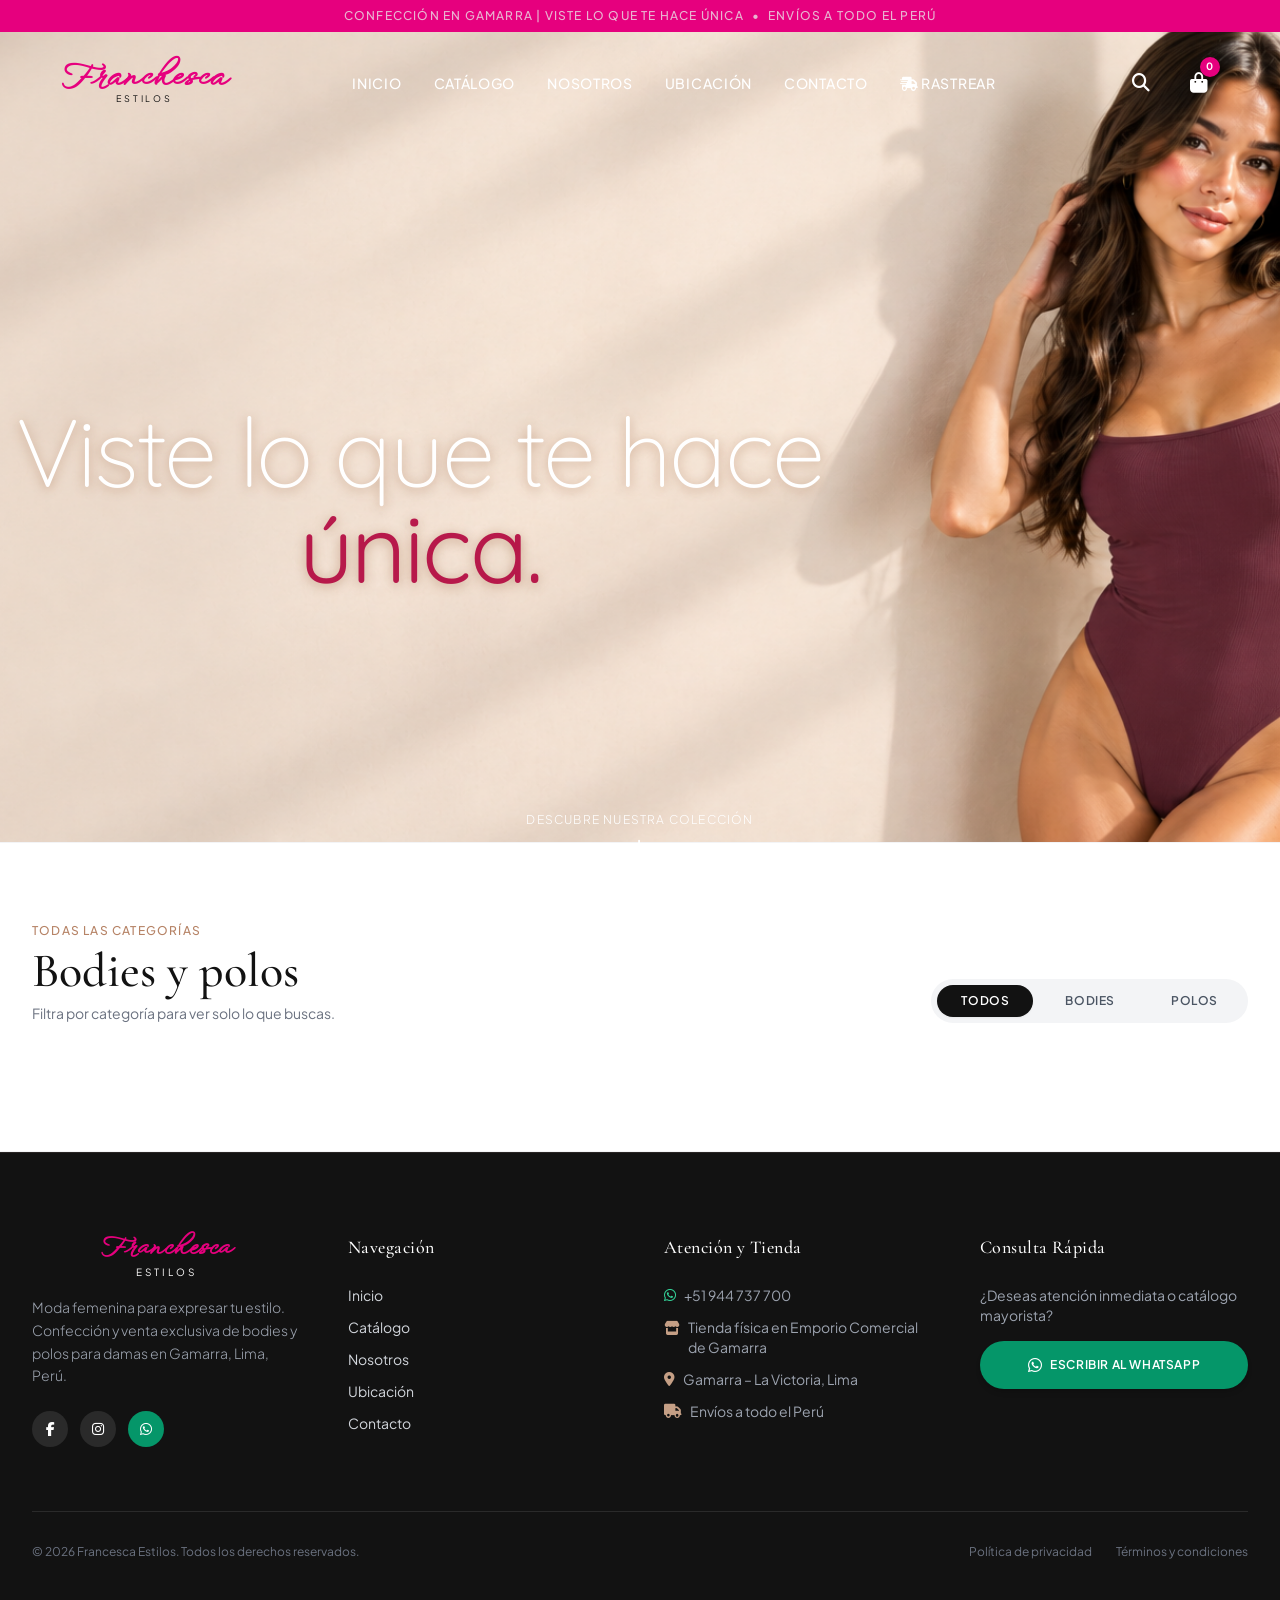
==== commit c7cae1f4: "ya casi listo" ====
--- a/catalogo.html
+++ b/catalogo.html
@@ -61,6 +61,9 @@
                 <a href="index.html#nosotros" class="nav-links-a">Nosotros</a>
                 <a href="index.html#ubicacion" class="nav-links-a">Ubicación</a>
                 <a href="index.html#contacto" class="nav-links-a">Contacto</a>
+                <a href="seguimiento.html" class="nav-links-a">
+            <i class="fa-solid fa-truck-fast"></i> Rastrear
+        </a>
             </nav>
 
             <!-- Header Actions -->
@@ -122,13 +125,28 @@
         </li>
     </ul>
 </div>
-        <div class="mobile-menu-div-2">
-            <a href="https://wa.me/51944737700?text=Hola%2C%20Francesca%20Estilos.%20%C2%BFMe%20podr%C3%ADan%20ayudar%20con%20una%20consulta%2C%20por%20favor%3F" target="_blank" rel="noopener" class="mobile-menu-a-2">
-    <i class="fa-brands fa-whatsapp header-actions-i"></i>
-    <span>Escribir por WhatsApp</span>
-</a>
-            <p class="mobile-menu-p">Atención personalizada en Gamarra, Lima</p>
-        </div>
+        
+
+<div class="mobile-menu-div-2">
+    <a href="seguimiento.html" class="mobile-menu-a-2">
+
+        <span class="truck-animation">
+            <i class="fa-solid fa-truck-fast header-actions-i"></i>
+        </span>
+
+        <span class="tracking-text">
+            Rastrear pedido
+        </span>
+
+    </a>
+
+    <p class="mobile-menu-p">
+        Consulta el estado de tu pedido
+    </p>
+</div>
+
+
+
     </div>
 
     <!-- CATALOG INTRO -->
--- a/css/styles.css
+++ b/css/styles.css
@@ -285,7 +285,7 @@
   font-weight: 400;
   text-transform: uppercase;
   letter-spacing: 0.3em;
-  color: #000000;
+  color: var(--tinta);
 }
 
 /* Menú de escritorio */
@@ -390,20 +390,23 @@
 }
 
 #main-header.scrolled #brand-sublogo {
-  color: #060606;
+  color: var(--tinta);
 }
 
 #main-header.scrolled #nav-links a {
-  color: #1f2937;
+  color: #322f2f;
 }
 
 #main-header.scrolled #nav-links a:hover {
-  color: #e8c5b8;
+  color: var(--rosa);
 }
 
 #main-header.scrolled #header-actions button,
 #main-header.scrolled #header-actions button i {
-  color: #1f2937;
+  color: #322f2f;
+  &:hover{
+    color: var(--rosa)
+  }
 }
 /* Menú: indicador de la página o sección actual */
 #nav-links .nav-links-a {
@@ -555,34 +558,124 @@
 .mobile-menu-div-2 > * + * {
   margin-top: 1rem;
 }
-
-.mobile-menu-a-2 {
-  display: flex;
-  width: 100%;
-  align-items: center;
-  justify-content: center;
-  gap: 0.75rem;
-  border-radius: 9999px;
-  background-color: var(--wa);
-  padding: 0.875rem 0;
-  font-size: 0.875rem;
-  line-height: 1.25rem;
-  font-weight: 600;
-  text-transform: uppercase;
-  letter-spacing: 0.05em;
-  color: #ffffff;
-  box-shadow: var(--sombra-lg);
-}
-
-.mobile-menu-a-2:hover {
-  background-color: var(--wa-hover);
-}
+/*  boton de rastreo*/
 
 .mobile-menu-p {
   text-align: center;
   font-size: 0.75rem;
   line-height: 1rem;
   color: #9ca3af;
+}
+
+/* Botón */
+.mobile-menu-a-2 {
+    position: relative;
+    display: flex;
+    width: 100%;
+    height: 52px;
+    align-items: center;
+    justify-content: center;
+    overflow: hidden;
+
+    border-radius: 9999px;
+    background-color: var(--rosa);
+    color: #fff;
+    text-decoration: none;
+    box-shadow: var(--sombra-lg);
+
+    font-size: 14px;
+    font-weight: 600;
+    text-transform: uppercase;
+    letter-spacing: 0.05em;
+}
+
+.mobile-menu-a-2:hover {
+    background-color: var(--rosa-hover);
+}
+
+/* Camión: recorre el botón completo */
+.truck-animation {
+    position: absolute;
+    left: 12px;
+    top: 50%;
+    display: flex;
+    align-items: center;
+    justify-content: center;
+    z-index: 2;
+
+    transform: translateY(-50%);
+    animation: truckTravel 4s linear infinite;
+}
+
+.truck-animation i {
+    font-size: 20px;
+    color: #fff;
+}
+
+/* Texto */
+.tracking-text {
+    position: relative;
+    z-index: 1;
+    white-space: nowrap;
+
+    animation: textVisibility 4s linear infinite;
+}
+
+/* El camión va hasta el borde derecho y vuelve a entrar
+   por la izquierda */
+@keyframes truckTravel {
+    0% {
+        left: 12px;
+        opacity: 1;
+    }
+
+    42% {
+        left: calc(100% - 38px);
+        opacity: 1;
+    }
+
+    46% {
+        left: calc(100% - 38px);
+        opacity: 0;
+    }
+
+    47% {
+        left: 12px;
+        opacity: 0;
+    }
+
+    52% {
+        left: 12px;
+        opacity: 1;
+    }
+
+    100% {
+        left: 12px;
+        opacity: 1;
+    }
+}
+
+/* El texto se oculta mientras el camión recorre el botón */
+@keyframes textVisibility {
+    0%, 10% {
+        opacity: 1;
+    }
+
+    18%, 48% {
+        opacity: 0;
+    }
+
+    55%, 100% {
+        opacity: 1;
+    }
+}
+
+/* Accesibilidad */
+@media (prefers-reduced-motion: reduce) {
+    .truck-animation,
+    .tracking-text {
+        animation: none;
+    }
 }
 
 
@@ -2197,61 +2290,6 @@
   color: #9ca3af;
 }
 
-/* ==========================================================================
-   19. BOTÓN FLOTANTE DE SEGUIMIENTO DE PEDIDO
-   ========================================================================== */
-.wa-float {
-  animation: pulseGlow 2.5s infinite;
-}
-
-.footer1-a-5 {
-  position: fixed;
-  bottom: 1.5rem;
-  right: 1.5rem;
-  z-index: 40;
-  display: flex;
-  height: 3.5rem;
-  width: 3.5rem;
-  align-items: center;
-  justify-content: center;
-  border-radius: 9999px;
-  background-color: var(--ck-pink, #d6336c); /* ya no es verde de WhatsApp */
-  font-size: 1.5rem;
-  line-height: 1;
-  color: #ffffff;
-  box-shadow: var(--sombra-2xl);
-  transition: transform 150ms var(--ease);
-}
-
-.footer1-a-5:hover {
-  transform: scale(1.1);
-}
-
-/* Etiqueta que aparece al pasar el mouse (solo escritorio) */
-.wa-float-label {
-  position: absolute;
-  right: calc(100% + 10px);
-  top: 50%;
-  transform: translateY(-50%);
-  padding: 6px 12px;
-  border-radius: 999px;
-  background: #18181b;
-  color: #fff;
-  font-family: 'Plus Jakarta Sans', sans-serif;
-  font-size: 12.5px;
-  font-weight: 600;
-  line-height: 1;
-  white-space: nowrap;
-  opacity: 0;
-  pointer-events: none;
-  transition: opacity 150ms var(--ease);
-}
-
-@media (hover: hover) {
-  .footer1-a-5:hover .wa-float-label {
-    opacity: 1;
-  }
-}
 
 /* ==========================================================================
    20. MODAL DE PRODUCTO
--- a/css/checkout.css
+++ b/css/checkout.css
@@ -474,7 +474,26 @@
   letter-spacing: .05em;
   text-transform: uppercase;
 }
-
+.box-center .ck-pdf {
+  display: inline-block;
+  margin: 18px 6px 0;
+  background: var(--ck-pink);
+  color: #fff;
+  border: 0;
+  padding: 14px 28px;
+  border-radius: 999px;
+  font-family: inherit;
+  font-weight: 700;
+  font-size: 13px;
+  letter-spacing: .05em;
+  text-transform: uppercase;
+  cursor: pointer;
+}
+
+.box-center .ck-pdf:disabled {
+  opacity: .6;
+  cursor: wait;
+}
 /* ---------- 10. Responsive ---------- */
 @media (max-width: 900px) {
   .ck-layout {
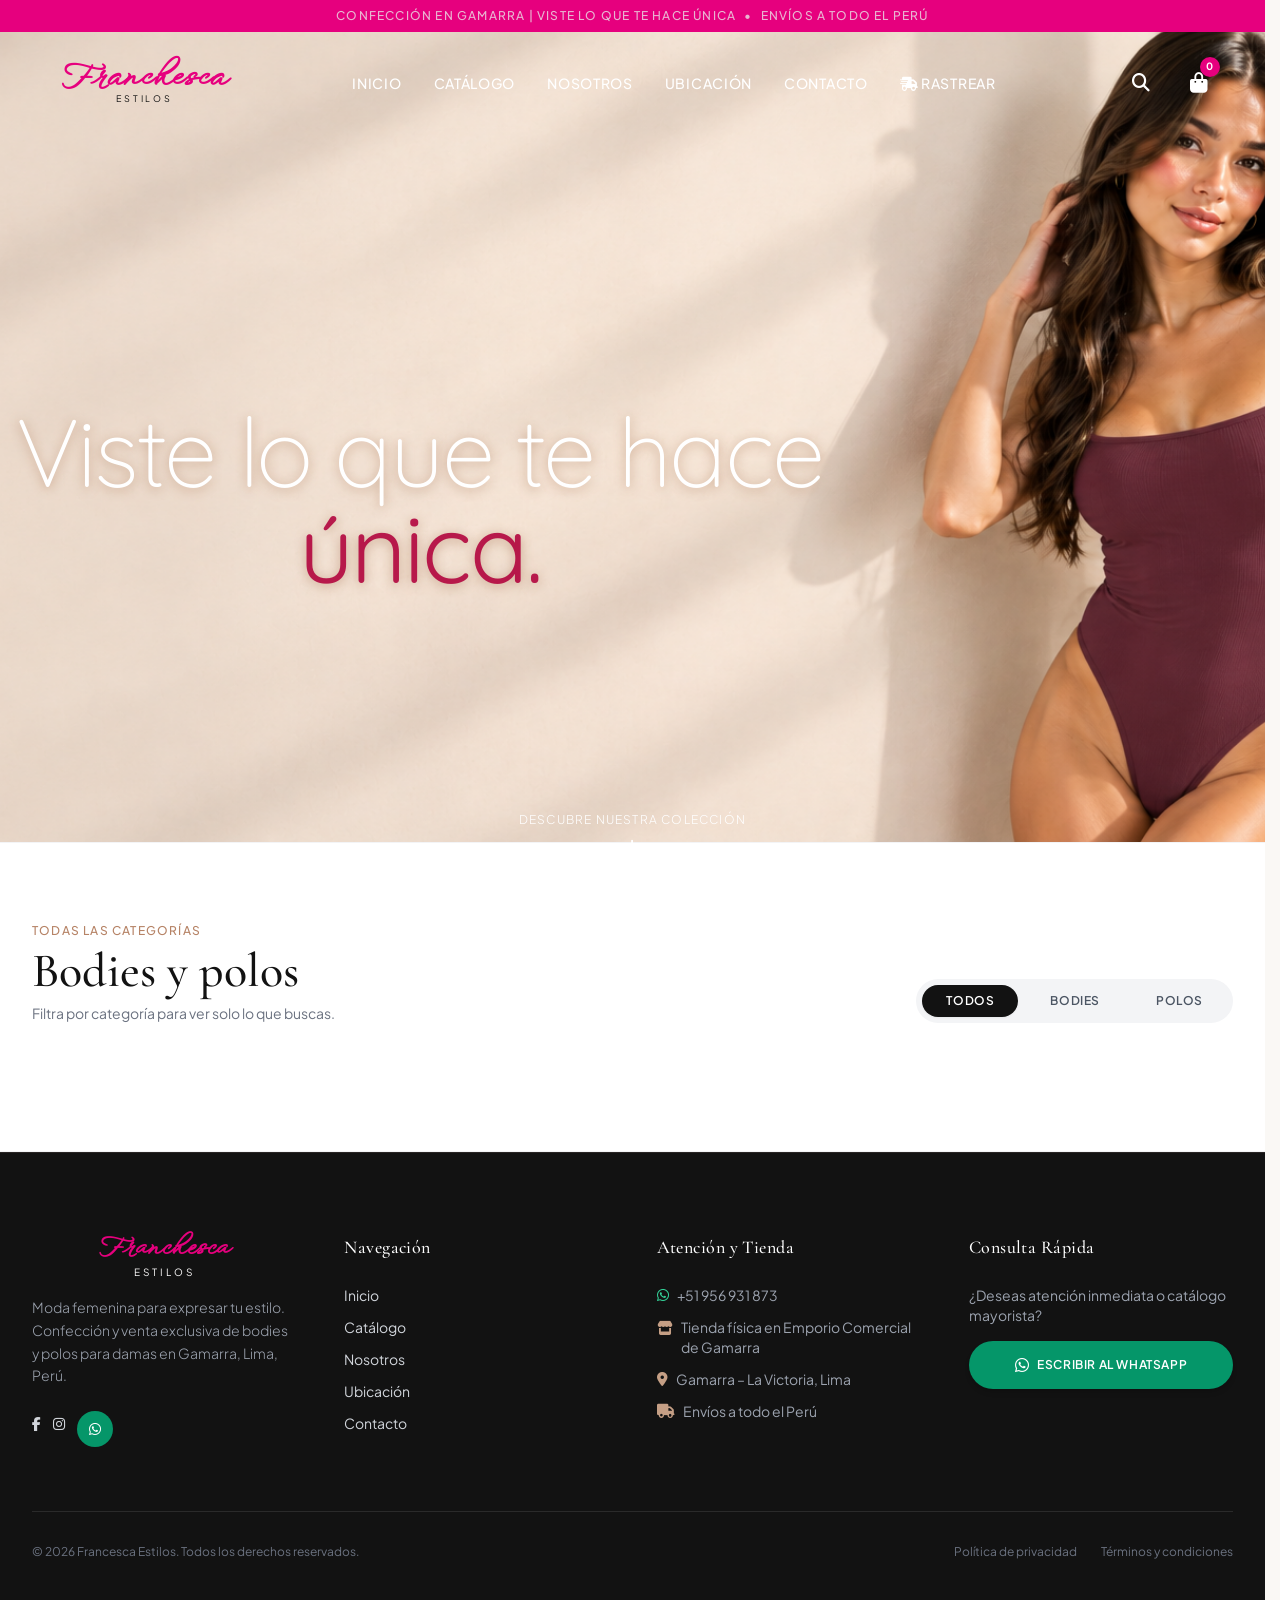
==== commit 1766e1cf: "fotos webp" ====
--- a/catalogo.html
+++ b/catalogo.html
@@ -216,7 +216,7 @@
                         <a href="https://instagram.com" target="_blank" aria-label="Instagram" class="footer1-a">
                             <i class="fa-brands fa-instagram footer1-i"></i>
                         </a>
-                        <a href="https://wa.me/51944737700" target="_blank" aria-label="WhatsApp" class="footer1-a-2">
+                        <a href="https://wa.me/51956931873" target="_blank" aria-label="WhatsApp" class="footer1-a-2">
                             <i class="fa-brands fa-whatsapp footer1-i"></i>
                         </a>
                     </div>
@@ -240,7 +240,7 @@
                     <ul class="footer1-ul-2">
                         <li class="footer1-li">
                             <i class="fa-brands fa-whatsapp footer1-i-2"></i>
-                            <a href="https://wa.me/51944737700" target="_blank" class="footer1-a-3">+51 944 737 700</a>
+                            <a href="https://wa.me/51956931873" target="_blank" class="footer1-a-3">+51 956 931 873</a>
                         </li>
                         <li class="footer1-li-2">
                             <i class="fa-solid fa-store footer1-i-3"></i>
@@ -261,7 +261,7 @@
                 <div>
                     <h3 class="footer1-h3">Consulta Rápida</h3>
                     <p class="footer1-p-2">¿Deseas atención inmediata o catálogo mayorista?</p>
-                    <a href="https://wa.me/51944737700?text=Hola%20Francesca%20Estilos%2C%20quisiera%20informaci%C3%B3n%20para%20ventas%20por%20mayor%20y%20menor." target="_blank" class="footer1-a-4">
+                    <a href="https://wa.me/51956931873?text=Hola%20Francesca%20Estilos%2C%20quisiera%20informaci%C3%B3n%20para%20ventas%20por%20mayor%20y%20menor." target="_blank" class="footer1-a-4">
                         <i class="fa-brands fa-whatsapp header-actions-i-3"></i>
                         <span>Escribir al WhatsApp</span>
                     </a>
@@ -346,16 +346,15 @@
                 </div>
             </div>
 
-            <div id="cart-footer" class="is-hidden cart-footer">
-                <div class="cart-footer-div">
-                    <span>Total a pagar:</span>
-                    <span id="cart-total" class="cart-total">precio total</span>
-                </div>
-                   <button onclick="openCheckout()" class="cart-footer-button">
-                    <i class="fa-solid fa-bag-shopping header-actions-i"></i>
-                    <span>Continuar con el Pedido</span>
-                </button>
-            </div>
+           <div id="cart-footer" class="is-hidden cart-footer">
+    <div class="cart-footer-div">
+        <div id="cart-total" class="cart-total"></div>
+    </div>
+    <button onclick="openCheckout()" class="cart-footer-button">
+        <i class="fa-solid fa-bag-shopping header-actions-i"></i>
+        <span>Continuar con el Pedido</span>
+    </button>
+</div>
         </div>
     </div>
 
@@ -377,23 +376,48 @@
     </div>
 
     <!-- PRIVACY POLICY & TERMS MODALS -->
-    <div id="politicas-modal" class="politicas-modal">
-        <div class="politicas-modal-div">
-            <button onclick="closeModal('politicas-modal')" class="politicas-modal-button"><i class="fa-solid fa-xmark"></i></button>
-            <h3 class="politicas-modal-h3">Política de Privacidad</h3>
-            <p class="politicas-modal-p">En Francesca Estilos garantizamos la protección y confidencialidad de tus datos personales proporcionados para la realización de pedidos y consultas por WhatsApp.</p>
-            <p class="politicas-modal-p-2">No compartimos tu información con terceros y la utilizamos exclusivamente para coordinar envíos y atención al cliente.</p>
-        </div>
-    </div>
-
     <div id="terminos-modal" class="politicas-modal">
-        <div class="politicas-modal-div">
-            <button onclick="closeModal('terminos-modal')" class="politicas-modal-button"><i class="fa-solid fa-xmark"></i></button>
-            <h3 class="politicas-modal-h3">Términos y Condiciones</h3>
-            <p class="politicas-modal-p">Todos los pedidos se confirman formalmente por WhatsApp. Los envíos a provincias se realizan previa verificación de pago.</p>
-            <p class="politicas-modal-p-2">Los precios, disponibilidad de colores y modelos pueden variar según stock disponible en tienda física en Gamarra.</p>
-        </div>
-    </div>
+    <div class="politicas-modal-div">
+        <button onclick="closeModal('terminos-modal')" class="politicas-modal-button"><i
+                class="fa-solid fa-xmark"></i></button>
+        <h3 class="politicas-modal-h3">Términos y Condiciones</h3>
+        <p class="politicas-modal-p"><strong>Pedidos y pagos.</strong> Las compras se realizan desde nuestra web.
+            Aceptamos Yape y transferencia bancaria. Debes adjuntar tu comprobante de pago, y Francesca Estilos lo
+            verificará antes de validar y preparar tu pedido.</p>
+        <p class="politicas-modal-p-2"><strong>Seguimiento.</strong> Consulta el estado de tu pedido en el menú «Rastrear» con tu número de pedido y tu nombre. Ahí también podrás descargar tu comprobante de envío (nacional) cuando
+            esté disponible.</p>
+        <p class="politicas-modal-p-2"><strong>Entregas en Lima.</strong> Se realizan por motorizado. El costo del
+            delivery no está incluido en el precio; lo define el motorizado según la distancia y lo pagas directamente
+            a él al recibir tu pedido.</p>
+<p class="politicas-modal-p-2">
+    <strong>Envíos a provincias.</strong> Los envíos se realizan habitualmente por Shalom. Si prefieres otra agencia de transporte, comunícate con nosotros por WhatsApp para evaluar tu solicitud y coordinar una alternativa. El costo del transporte lo pagas directamente a la agencia al recibir tu envío.
+</p>
+        <p class="politicas-modal-p-2"><strong>Disponibilidad y promociones.</strong> Los precios, modelos, colores y
+            tallas están sujetos al stock disponible en nuestra tienda física en Gamarra. Las promociones (como 2x50)
+            se aplican según las condiciones publicadas en la web y no se acumulan, salvo que se indique lo contrario.
+        </p>
+        <p class="politicas-modal-p-2"><strong>Cambios y devoluciones.</strong> Se atienden conforme a la normativa de
+            protección al consumidor vigente en el Perú.</p>
+        <p class="politicas-modal-p-2"><strong>Atención.</strong> WhatsApp se usa para consultas y coordinaciones
+            excepcionales.</p>
+    </div>
+</div>
+
+<div id="politicas-modal" class="politicas-modal">
+    <div class="politicas-modal-div">
+        <button onclick="closeModal('politicas-modal')" class="politicas-modal-button"><i
+                class="fa-solid fa-xmark"></i></button>
+        <h3 class="politicas-modal-h3">Política de Privacidad</h3>
+        <p class="politicas-modal-p">En Francesca Estilos protegemos tus datos personales conforme a la legislación
+            vigente en el Perú. Recopilamos tu nombre, celular, dirección de entrega, distrito, productos comprados y
+            comprobante de pago, únicamente para procesar tu compra, verificar el pago, coordinar la entrega y
+            permitirte rastrear tu pedido con tu número de pedido y nombre.</p>
+        <p class="politicas-modal-p-2">Aplicamos medidas de seguridad razonables para proteger tu información. Solo
+            compartimos los datos necesarios con proveedores tecnológicos y con el motorizado o la agencia Shalom para
+            realizar tu entrega. Puedes ejercer tus derechos sobre tus datos escribiéndonos por WhatsApp.</p>
+    </div>
+</div>
+
 
     <!-- TOAST NOTIFICATION -->
     <div id="toast" class="toast">
--- a/css/styles.css
+++ b/css/styles.css
@@ -35,6 +35,10 @@
 /* ==========================================================================
    01. VARIABLES
    ========================================================================== */
+
+  html { scrollbar-gutter: stable; }
+  html.no-scroll, body.no-scroll { overflow: hidden; }
+
 :root {
   --rosa: #e6007e;
   --rosa-hover: #f9028a;
@@ -968,7 +972,7 @@
 .categorias-div-5 {
   position: absolute;
   inset: 0;
-  background-image: linear-gradient(to top, rgb(18 18 18 / 0.9), rgb(18 18 18 / 0.4), transparent);
+  background-image: linear-gradient(to top, rgb(18 18 18 / 0.9), rgba(18, 18, 18, 0.097), transparent);
   transition: opacity 300ms var(--ease);
 }
 
@@ -986,8 +990,8 @@
   transform: translateY(-0.5rem);
 }
 
-.categorias-span-2,
-.categorias-span-3 {
+.categorias-span-2
+ {
   margin-bottom: 0.75rem;
   display: inline-block;
   border-radius: 9999px;
@@ -1003,10 +1007,6 @@
   color: #ffffff;
 }
 
-.categorias-span-3 {
-  background-color: #e8c5b8;
-  color: var(--tinta);
-}
 
 .categorias-h3 {
   margin-bottom: 0.75rem;
@@ -2077,12 +2077,21 @@
   background-color: #1d4ed8;
 }
 
+/* TikTok */
 .section3-a-2 {
-  background-image: linear-gradient(to right, #9333ea, #db2777, #f59e0b);
+  background-color: #000000;
+  box-shadow:
+    -2px -2px 0 #25f4ee,
+    2px 2px 0 #fe2c55,
+    var(--sombra-md);
 }
 
 .section3-a-2:hover {
-  opacity: 0.9;
+  background-color: #161823;
+  box-shadow:
+    -3px -3px 0 #25f4ee,
+    3px 3px 0 #fe2c55,
+    var(--sombra-md);
 }
 
 
@@ -2145,7 +2154,8 @@
   padding-top: 0.5rem;
 }
 
-.footer1-a,
+.footer1-f,
+.footer1-t,
 .footer1-a-2 {
   display: flex;
   height: 2.25rem;
@@ -2157,14 +2167,21 @@
   transition: background-color 150ms var(--ease);
 }
 
-.footer1-a {
+.footer1-f,
+.footer1-t {
   background-color: rgb(255 255 255 / 0.1);
 }
 
-.footer1-a:hover {
-  background-color: var(--marron);
-}
-
+.footer1-f:hover {
+  background-color: #1877f2;
+}
+.footer1-t:hover{
+  background-color: #161823;
+  box-shadow:
+    -1px -1px 0 #25f4ee,
+    1px 1px 0 #fe2c55,
+    var(--sombra-md);
+}
 .footer1-a-2 {
   background-color: var(--wa);
 }
@@ -2493,21 +2510,24 @@
   -webkit-backdrop-filter: blur(4px);
   backdrop-filter: blur(4px);
   transition: transform 300ms var(--ease);
+  overscroll-behavior: contain;
 }
 
 .cart-drawer-div {
   display: flex;
   height: 100%;
+  height: 100dvh;          /* en celular respeta la barra del navegador */
   width: 100%;
   max-width: 28rem;
-  flex-direction: column;
-  justify-content: space-between;
+  flex-direction: column;  /* se quitó justify-content: space-between */
+  overflow: hidden;
   background-color: #ffffff;
-  padding: 1.5rem;
+  padding: 1.25rem;
   box-shadow: var(--sombra-2xl);
 }
 
 .cart-drawer-div-2 {
+  flex-shrink: 0;
   display: flex;
   align-items: center;
   justify-content: space-between;
@@ -2542,9 +2562,11 @@
 }
 
 .cart-items {
-  max-height: 60vh;
+  flex: 1 1 auto;
+  min-height: 0;
   overflow-y: auto;
-  padding: 1rem 0;
+  overscroll-behavior: contain;
+  padding: 0.75rem 0.5rem;
 }
 
 .cart-items > * + * {
@@ -2560,15 +2582,14 @@
 }
 
 .cart-footer {
-  border-top-width: 1px;
-  border-color: #e5e7eb;
-  padding-top: 1rem;
+  flex: 0 0 auto;
+  border-top: 1px solid #e5e7eb;
+  padding-top: 0.75rem;
 }
 
 .cart-footer > * + * {
-  margin-top: 1rem;
-}
-
+  margin-top: 0.75rem;
+}
 .cart-footer-div {
   display: flex;
   align-items: center;
@@ -2585,13 +2606,7 @@
     gap: 12px;
     margin-left: 5px;
 }
-.cart-footer-div > span:first-child {
-    color: #000000;
-}
-#cart-total,
-#cart-total span {
-    color: #595959;
-}
+
 .cart-footer-button {
   display: flex;
   width: 100%;
@@ -2614,6 +2629,61 @@
   background-color: var(--fe-accent);
 }
 
+.cart-footer-div { display: block; width: 100%; }
+.cart-total { display: block; width: 100%; margin-left: 0; }
+
+.cart-resumen { width: 100%; }
+.cart-resumen-titulo {
+    margin: 0 0 6px;
+    font-size: 15px;
+    font-weight: 700;
+    color: #121212;
+}
+.cart-resumen-fila {
+    display: flex;
+    justify-content: space-between;
+    align-items: center;
+    gap: 12px;
+    padding: 3px 0;
+    font-size: 14px;
+    color: #555;
+}
+.cart-resumen-promo { color: #c4006c; font-weight: 600; }
+.cart-resumen-promo i { margin-right: 4px; }
+.cart-resumen-total {
+    display: flex;
+    justify-content: space-between;
+    align-items: center;
+    gap: 12px;
+    margin-top: 6px;
+    padding-top: 10px;
+    border-top: 1px solid #e5e5e5;
+    color: #121212;
+}
+.cart-resumen-total span { font-size: 16px; font-weight: 700; }
+.cart-resumen-total strong { font-size: 22px; font-weight: 800; white-space: nowrap; }
+.cart-promo-aviso {
+  flex-shrink: 0;
+  margin: 0.75rem 0 0;
+  padding: 10px 12px;
+  border-radius: 12px;
+  background: #fdecf5;
+  color: #c4006c;
+  text-align: center;
+  line-height: 1.4;
+}
+
+.cart-promo-aviso strong { display: block; font-size: 14px; font-weight: 700; }
+.cart-promo-aviso span { display: block; font-size: 12.5px; font-weight: 500; margin-top: 2px; }
+/* El contenedor que envuelve título + aviso + lista: ocupa el espacio sobrante */
+
+.cart-drawer-div > :has(> .cart-items) {
+  display: flex;
+  flex-direction: column;
+  flex: 1 1 auto;
+  min-height: 0;
+  overflow: hidden;
+}
 
 /* ==========================================================================
    22. BUSCADOR
@@ -2723,13 +2793,13 @@
 
 .politicas-modal-div {
   position: relative;
-  max-height: 80vh;
   width: 100%;
   max-width: 36rem;
   overflow-y: auto;
   border-radius: 1.5rem;
   background-color: #ffffff;
   padding: 2rem;
+  max-height: 85vh;
 }
 
 .politicas-modal-button {
@@ -3020,10 +3090,10 @@
   align-items: center;
   justify-content: space-between;
   border-radius: 1rem;
-  border-width: 1px;
-  border-color: #f3f4f6;
+  border: 1px solid #f3f4f6;
   background-color: #f9fafb;
   padding: 0.75rem;
+  box-shadow: 0 2px 8px rgba(0, 0, 0, 0.153);
 }
 
 .js-div-9 {
@@ -3033,10 +3103,11 @@
 }
 
 .js-img-2 {
-  height: 4rem;
-  width: 3rem;
+  height: 5.5rem;
+  width: 4.125rem;
   border-radius: 0.75rem;
   object-fit: cover;
+  flex-shrink: 0;
 }
 
 .js-h4 {
@@ -3434,7 +3505,7 @@
 
 .categorias-div-3 {
     grid-template-columns: repeat(2, minmax(0, 1fr));
-  }
+  } 
 
   /* la tercera ocupa todo el ancho para no quedar sola */
   .categorias-div-3 > .categorias-div-4:nth-child(3) {
@@ -3633,3 +3704,4 @@
   }
 }
 
+
--- a/css/checkout.css
+++ b/css/checkout.css
@@ -63,14 +63,14 @@
 
 .ck-brand-name {
   font-family: "WindSong", cursive;
- font-size: 1.5rem;
+  font-size: 1.5rem;
   line-height: 2rem;
   font-weight: 600;
   font-style: normal;
   transition: color 0.3s ease;
   color: var(--ck-pink);
 
-   &:hover {
+  &:hover {
     color: #fefefe;
   }
 }
@@ -91,6 +91,7 @@
   font-size: 14px;
   font-weight: 600;
   text-decoration: none;
+
   &:hover {
     color: #eee;
   }
@@ -223,13 +224,13 @@
   font-size: 12.5px;
 }
 
-.tipo-opts input:checked + span {
+.tipo-opts input:checked+span {
   border-color: var(--ck-ink);
   background: var(--ck-ink);
   color: #fff;
 }
 
-.tipo-opts input:checked + span small {
+.tipo-opts input:checked+span small {
   color: #d4d4d8;
 }
 
@@ -282,10 +283,12 @@
   margin-top: 10px;
   font-size: 13px;
   color: var(--ck-ink);
-  &:hover{
+
+  &:hover {
     color: var(--ck-muted);
   }
 }
+
 .sum-rows {
   border-top: 1px solid var(--ck-line);
   padding-top: 12px;
@@ -303,11 +306,12 @@
   font-weight: 600;
 }
 
-.sum-rows + .sum-total {
+.sum-rows+.sum-total {
   border-top: 0;
   padding-top: 4px;
   margin-top: 0;
 }
+
 .ck-order {
   display: inline-flex;
   flex-direction: column;
@@ -339,6 +343,69 @@
   padding: 6px 18px;
   font-size: 13px;
 }
+
+/* ---------- aviso ---------- */
+.ck-aviso {
+  margin: 12px 0 0;
+  padding: 10px 12px;
+  border-radius: 10px;
+  background: #fdecf5;
+  color: #c4006c;
+  font-size: 13px;
+  font-weight: 600;
+  line-height: 1.4;
+}
+
+.sum-old {
+  text-decoration: line-through;
+  color: #9a9a9a;
+}
+
+.sum-promo {
+  color: #e11d2e;
+  font-weight: 700;
+  font-size: 12px;
+  text-transform: uppercase;
+}
+
+.sum-promo-row {
+  color: #c4006c;
+  font-weight: 600;
+}
+
+#ck-toast {
+  position: fixed;
+  top: 20px;
+  right: 20px;
+  z-index: 10000;
+  max-width: 340px;
+  padding: 14px 16px;
+  border-radius: 12px;
+  background: #e6007e;
+  color: #fff;
+  font-size: 13.5px;
+  font-weight: 500;
+  line-height: 1.45;
+  box-shadow: 0 10px 30px rgba(0, 0, 0, 0.25);
+  opacity: 0;
+  transform: translateY(-12px);
+  pointer-events: none;
+  transition: opacity 0.25s ease, transform 0.25s ease;
+}
+
+#ck-toast.show {
+  opacity: 1;
+  transform: none;
+}
+
+@media (max-width: 600px) {
+  #ck-toast {
+    left: 12px;
+    right: 12px;
+    max-width: none;
+  }
+}
+
 /* ---------- 7. Pago y comprobante ---------- */
 .ck-methods {
   display: flex;
@@ -474,6 +541,7 @@
   letter-spacing: .05em;
   text-transform: uppercase;
 }
+
 .box-center .ck-pdf {
   display: inline-block;
   margin: 18px 6px 0;
@@ -494,6 +562,251 @@
   opacity: .6;
   cursor: wait;
 }
+
+/* ---------- seguimiento ---------- */
+
+.sg-wrap {
+  max-width: 560px;
+  margin: 0 auto;
+}
+
+.sg-intro {
+  color: var(--ck-muted);
+  margin: -10px 0 22px;
+  font-size: 14.5px;
+  line-height: 1.5;
+}
+
+.sg-head {
+  display: flex;
+  justify-content: space-between;
+  align-items: flex-start;
+  gap: 12px;
+  margin-bottom: 18px;
+}
+
+.sg-num {
+  font-size: 22px;
+  letter-spacing: .03em;
+}
+
+.sg-fecha {
+  font-size: 12.5px;
+  color: var(--ck-muted);
+  margin-top: 2px;
+}
+
+.sg-badge {
+  background: var(--ck-ink);
+  color: #fff;
+  border-radius: 999px;
+  padding: 6px 14px;
+  font-size: 12px;
+  font-weight: 700;
+  letter-spacing: .05em;
+  text-transform: uppercase;
+  white-space: nowrap;
+}
+
+.sg-badge.cancelado {
+  background: #c0392b;
+}
+
+.sg-badge.entregado {
+  background: #0a7a3d;
+}
+
+.sg-steps {
+  list-style: none;
+  margin: 0;
+  padding: 0;
+}
+
+.sg-step {
+  position: relative;
+  padding: 0 0 22px 38px;
+  color: #a1a1aa;
+}
+
+.sg-step:last-child {
+  padding-bottom: 0;
+}
+
+.sg-step::before {
+  content: "";
+  position: absolute;
+  left: 11px;
+  top: 24px;
+  bottom: -2px;
+  width: 2px;
+  background: var(--ck-line);
+}
+
+.sg-step:last-child::before {
+  display: none;
+}
+
+.sg-step::after {
+  content: "";
+  position: absolute;
+  left: 0;
+  top: 0;
+  width: 24px;
+  height: 24px;
+  border-radius: 50%;
+  border: 2px solid var(--ck-line);
+  background: #fff;
+}
+
+.sg-step h3 {
+  margin: 0 0 2px;
+  font-size: 15px;
+  font-weight: 600;
+}
+
+.sg-step p {
+  margin: 0;
+  font-size: 13px;
+}
+
+.sg-step.done {
+  color: var(--ck-ink);
+}
+
+.sg-step.done::before {
+  background: var(--ck-pink);
+}
+
+.sg-step.done::after {
+  background: var(--ck-pink);
+  border-color: var(--ck-pink);
+  box-shadow: inset 0 0 0 5px var(--ck-pink);
+  background-image: none;
+}
+
+.sg-step.done::after {
+  content: "✓";
+  color: #fff;
+  font-size: 13px;
+  font-weight: 700;
+  text-align: center;
+  line-height: 20px;
+}
+
+.sg-step.now::after {
+  background: #fff;
+  border-color: var(--ck-pink);
+  box-shadow: 0 0 0 4px #fdecf5;
+}
+
+.sg-step.now {
+  color: var(--ck-ink);
+}
+
+.sg-step.now h3 {
+  color: var(--ck-pink);
+}
+
+.sg-cancel {
+  background: #fff7f6;
+  border: 1px solid #f1c6c1;
+  color: #c0392b;
+  border-radius: 12px;
+  padding: 12px 14px;
+  font-size: 14px;
+}
+
+.sg-item {
+  display: flex;
+  justify-content: space-between;
+  gap: 12px;
+  font-size: 14px;
+  margin-bottom: 10px;
+}
+
+.sg-item small {
+  display: block;
+  color: var(--ck-muted);
+  font-size: 12.5px;
+}
+
+.sg-row {
+  display: flex;
+  justify-content: space-between;
+  font-size: 14px;
+  margin-bottom: 8px;
+}
+
+.sg-row.total {
+  border-top: 1px solid var(--ck-line);
+  padding-top: 12px;
+  margin-top: 6px;
+  font-size: 18px;
+  font-weight: 700;
+}
+
+.sg-again {
+  display: block;
+  text-align: center;
+  margin-top: 4px;
+  font-size: 13px;
+  color: var(--ck-ink);
+  cursor: pointer;
+  background: none;
+  border: 0;
+  font-family: inherit;
+  text-decoration: underline;
+  width: 100%;
+}
+
+.sg-lock {
+  background: #fff7f6;
+  border: 1px solid #f1c6c1;
+  color: #8a2b20;
+  border-radius: 12px;
+  padding: 16px;
+  font-size: 14px;
+  line-height: 1.5;
+  margin-bottom: 14px;
+}
+
+.sg-lock strong {
+  display: block;
+  margin-bottom: 4px;
+  color: #c0392b;
+}
+
+.sg-wa {
+  display: inline-block;
+  margin-top: 10px;
+  background: #25d366;
+  color: #fff;
+  text-decoration: none;
+  font-weight: 700;
+  font-size: 14px;
+  padding: 10px 18px;
+  border-radius: 999px;
+}
+
+.sg-foto {
+  display: block;
+  width: 100%;
+  max-height: 420px;
+  object-fit: contain;
+  border-radius: 12px;
+  border: 1px solid var(--ck-line);
+  background: #fafafa;
+}
+
+.sg-foto-link {
+  display: inline-block;
+  margin-top: 10px;
+  font-size: 13px;
+  color: var(--ck-ink);
+  text-decoration: underline;
+}
+
+
 /* ---------- 10. Responsive ---------- */
 @media (max-width: 900px) {
   .ck-layout {
@@ -521,10 +834,12 @@
   .ck-brand-sub {
     font-size: 8px;
   }
-  .ck-top a.back  {
+
+  .ck-top a.back {
     font-size: 12px;
-     font-weight: 350;
-  } 
+    font-weight: 350;
+  }
+
   .ck-row {
     grid-template-columns: 1fr;
   }
@@ -532,6 +847,7 @@
   .tipo-opts {
     gap: 8px;
   }
+
   .tipo-opts span {
     padding: 9px 6px;
     border-radius: 12px;
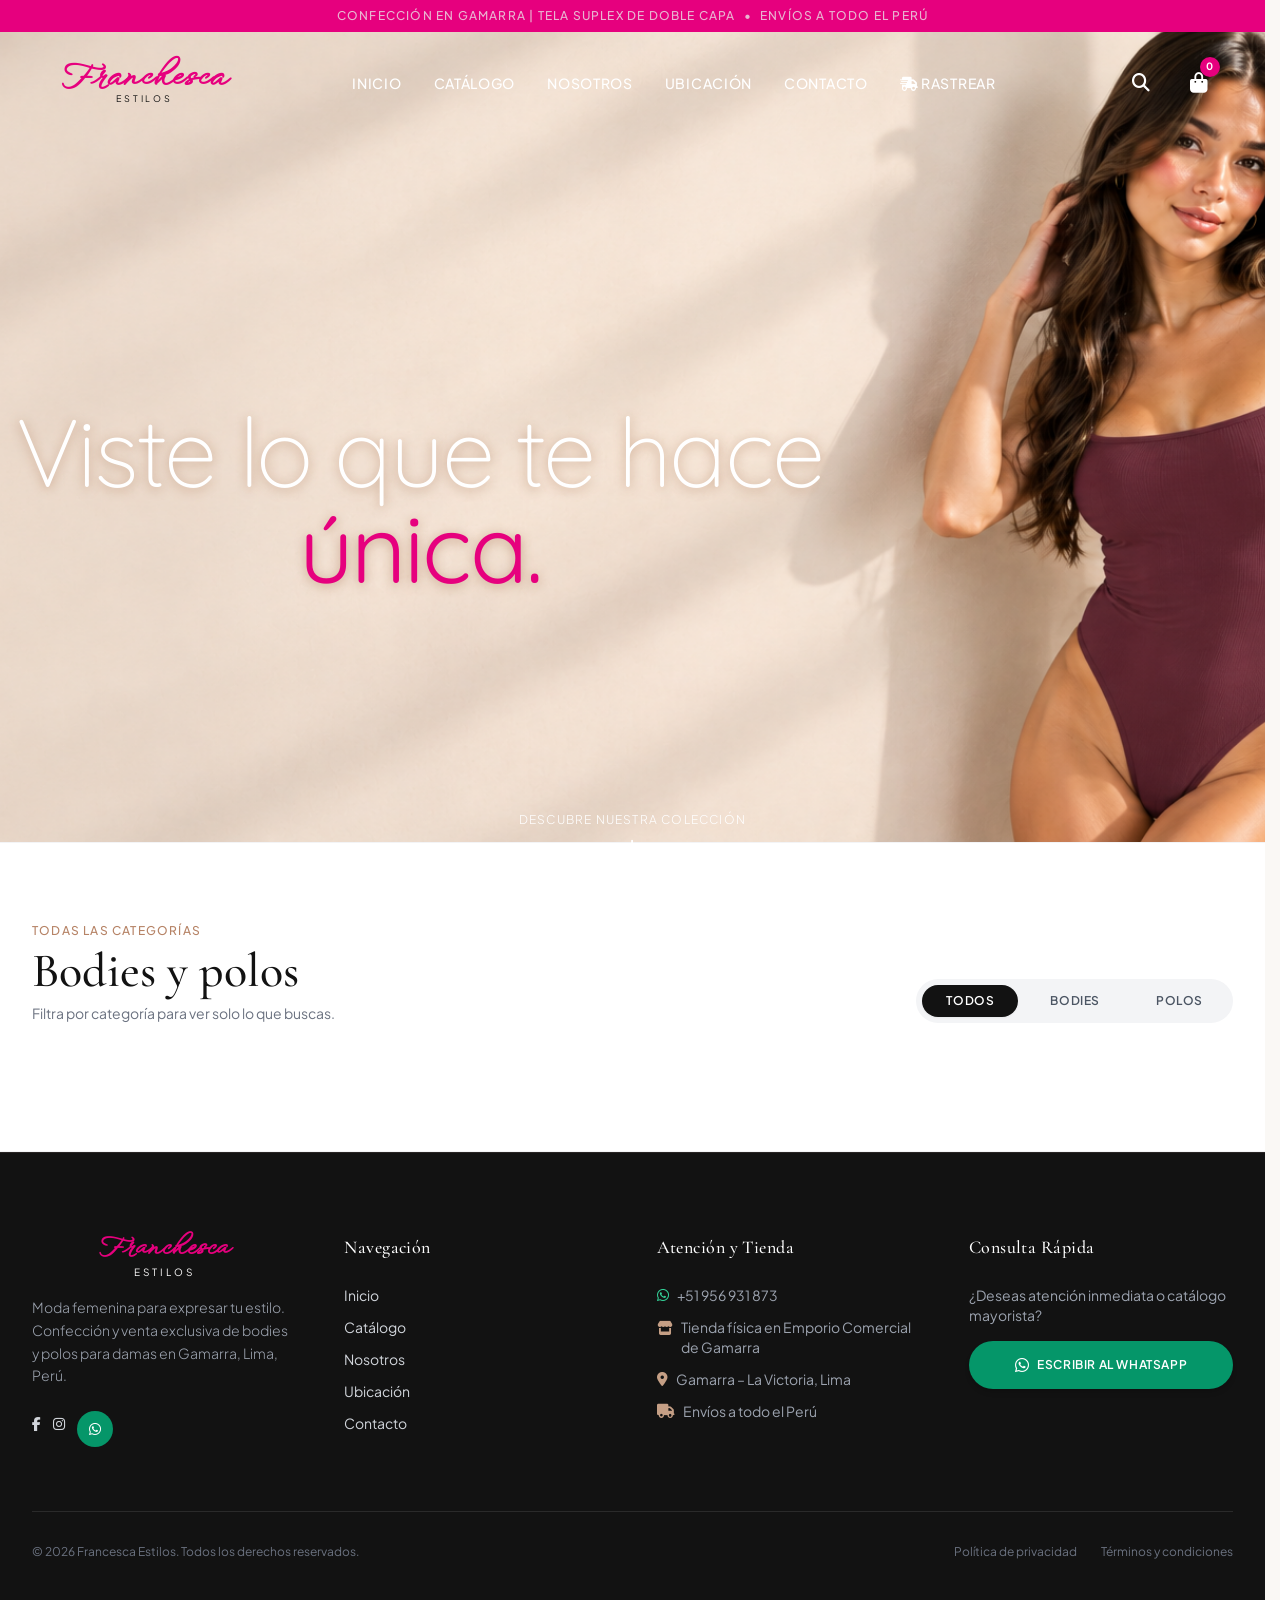
==== commit d16f9466: "final" ====
--- a/catalogo.html
+++ b/catalogo.html
@@ -39,7 +39,7 @@
 
     <!-- ANNOUNCEMENT BAR -->
     <div class="page-div">
-      <span>Confección en Gamarra | Viste lo que te hace única</span>
+      <span>Confección en Gamarra | Tela suplex de doble capa</span>
         <span class="page-dot">•</span>
         <span>Envíos a todo el Perú</span>
     </div>
--- a/css/styles.css
+++ b/css/styles.css
@@ -834,7 +834,7 @@
   display: block;
   font-weight: 400;
   text-align: center;
-  color: #b1013ce1;
+  color: var(--rosa);
 }
 
 /* Indicador "Descubre nuestra colección" */
@@ -3083,6 +3083,41 @@
   font-weight: 700;
   color: #ffffff;
 }
+  /* promo */
+.promo-badge {
+    position: absolute;
+    top: 12px;
+    right: 10px;
+    z-index: 2;
+    background: #e11d2e;
+    color: #fff;
+    font-weight: 800;
+    font-size: 10px;
+    letter-spacing: .03em;
+    text-transform: uppercase;
+    padding: 5px 10px;
+    border-radius: 15px;
+    white-space: nowrap;
+}
+
+@media (max-width: 480px) {
+    .js-span {
+        top: 0.6rem;
+        left: 0.6rem;
+        padding: 0.2rem 0.55rem;
+        font-size: 8px;
+        letter-spacing: 0.06em;
+    }
+
+    .promo-badge {
+        top: 0.6rem;
+        right: 0.6rem;
+        padding: 4px 7px;
+        font-size: 6.5px;
+        letter-spacing: 0.02em;
+    }
+}
+
 
 /* Carrito: ítem */
 .js-div-8 {
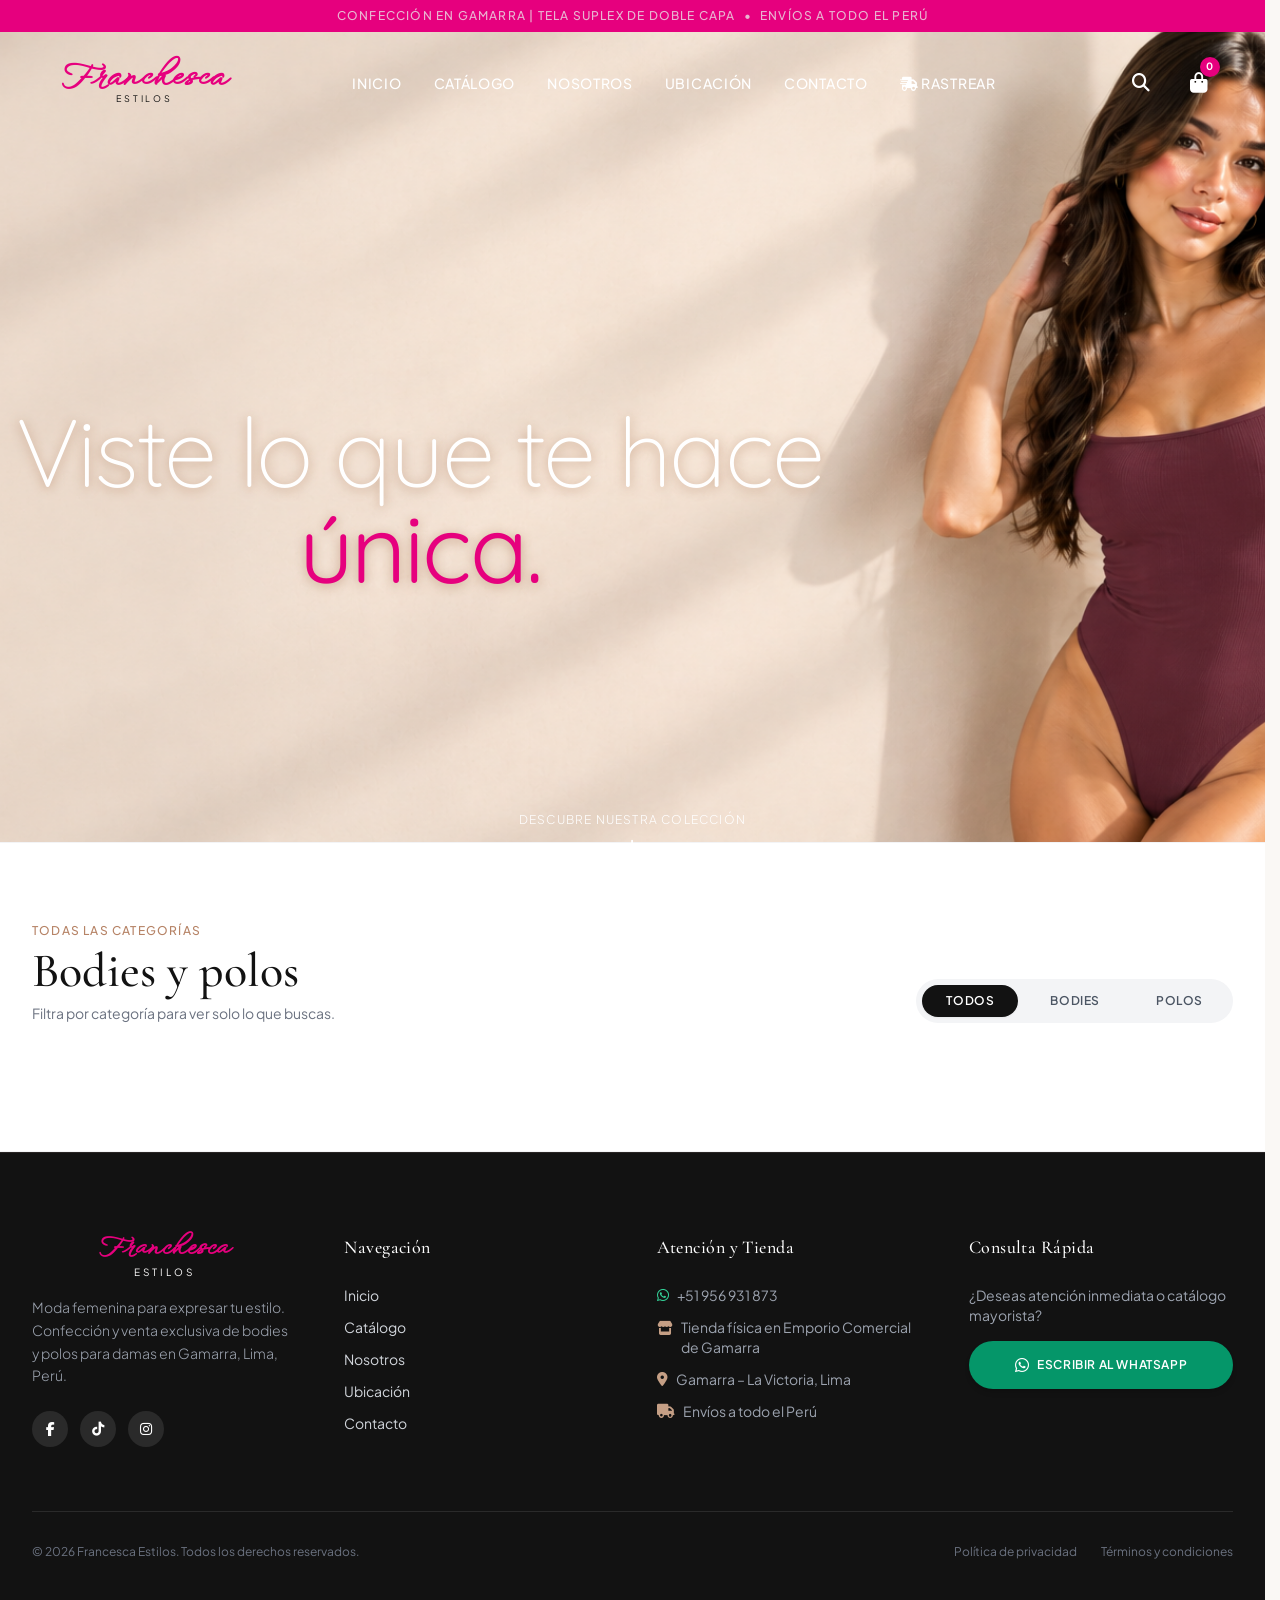
==== commit 379261e5: "actualizar fin" ====
--- a/catalogo.html
+++ b/catalogo.html
@@ -209,17 +209,17 @@
                     <p class="footer1-p">
                         Moda femenina para expresar tu estilo. Confección y venta exclusiva de bodies y polos para damas en Gamarra, Lima, Perú.
                     </p>
-                    <div class="footer1-div-3">
-                        <a href="https://facebook.com" target="_blank" aria-label="Facebook" class="footer1-a">
-                            <i class="fa-brands fa-facebook-f footer1-i"></i>
-                        </a>
-                        <a href="https://instagram.com" target="_blank" aria-label="Instagram" class="footer1-a">
-                            <i class="fa-brands fa-instagram footer1-i"></i>
-                        </a>
-                        <a href="https://wa.me/51956931873" target="_blank" aria-label="WhatsApp" class="footer1-a-2">
-                            <i class="fa-brands fa-whatsapp footer1-i"></i>
-                        </a>
-                    </div>
+                        <div class="footer1-div-3">
+    <a href="https://www.facebook.com/profile.php?id=61595878866212" target="_blank" rel="noopener" aria-label="Facebook" class="footer1-f">
+        <i class="fa-brands fa-facebook-f footer1-i"></i>
+    </a>
+    <a href="https://www.tiktok.com/@franchesca.estilos" target="_blank" rel="noopener" aria-label="TikTok" class="footer1-t">
+        <i class="fa-brands fa-tiktok footer1-i"></i>
+    </a>
+    <a href="https://www.instagram.com/franchescaestilos26/" target="_blank" rel="noopener" aria-label="Instagram" class="footer1-ig">
+        <i class="fa-brands fa-instagram footer1-i"></i>
+    </a>
+</div>
                 </div>
 
                 <!-- Navigation Links -->
--- a/css/styles.css
+++ b/css/styles.css
@@ -2046,6 +2046,11 @@
   opacity: 1;
 }
 
+
+/* ==========================================================================
+  Botones de redes sociales
+   ========================================================================== */
+
 .section3-div-5 {
   display: flex;
   justify-content: center;
@@ -2053,7 +2058,8 @@
 }
 
 .section3-a,
-.section3-a-2 {
+.section3-a-2,
+.section3-a-3 {
   display: inline-flex;
   align-items: center;
   gap: 0.5rem;
@@ -2093,7 +2099,22 @@
     3px 3px 0 #fe2c55,
     var(--sombra-md);
 }
-
+/* Instagram */
+.section3-a-3 {
+  background: linear-gradient(
+    45deg,
+    #f09433 0%,
+    #e6683c 25%,
+    #dc2743 50%,
+    #cc2366 75%,
+    #bc1888 100%
+  );
+}
+
+.section3-a-3:hover {
+  filter: brightness(1.1);
+  box-shadow: 0 6px 16px rgba(220, 39, 67, 0.4);
+}
 
 /* ==========================================================================
    18. FOOTER
@@ -2156,7 +2177,7 @@
 
 .footer1-f,
 .footer1-t,
-.footer1-a-2 {
+.footer1-ig {
   display: flex;
   height: 2.25rem;
   width: 2.25rem;
@@ -2164,7 +2185,7 @@
   justify-content: center;
   border-radius: 9999px;
   color: #ffffff;
-  transition: background-color 150ms var(--ease);
+  transition: background-color 150ms var(--ease), box-shadow 150ms var(--ease), filter 150ms var(--ease);
 }
 
 .footer1-f,
@@ -2175,12 +2196,27 @@
 .footer1-f:hover {
   background-color: #1877f2;
 }
-.footer1-t:hover{
+.footer1-t:hover {
   background-color: #161823;
   box-shadow:
     -1px -1px 0 #25f4ee,
     1px 1px 0 #fe2c55,
     var(--sombra-md);
+}
+/* Instagram */
+.footer1-ig {
+  background-color: rgb(255 255 255 / 0.1);
+}
+
+.footer1-ig:hover {
+  background: linear-gradient(
+    45deg,
+    #f09433 0%,
+    #e6683c 25%,
+    #dc2743 50%,
+    #cc2366 75%,
+    #bc1888 100%
+  );
 }
 .footer1-a-2 {
   background-color: var(--wa);
